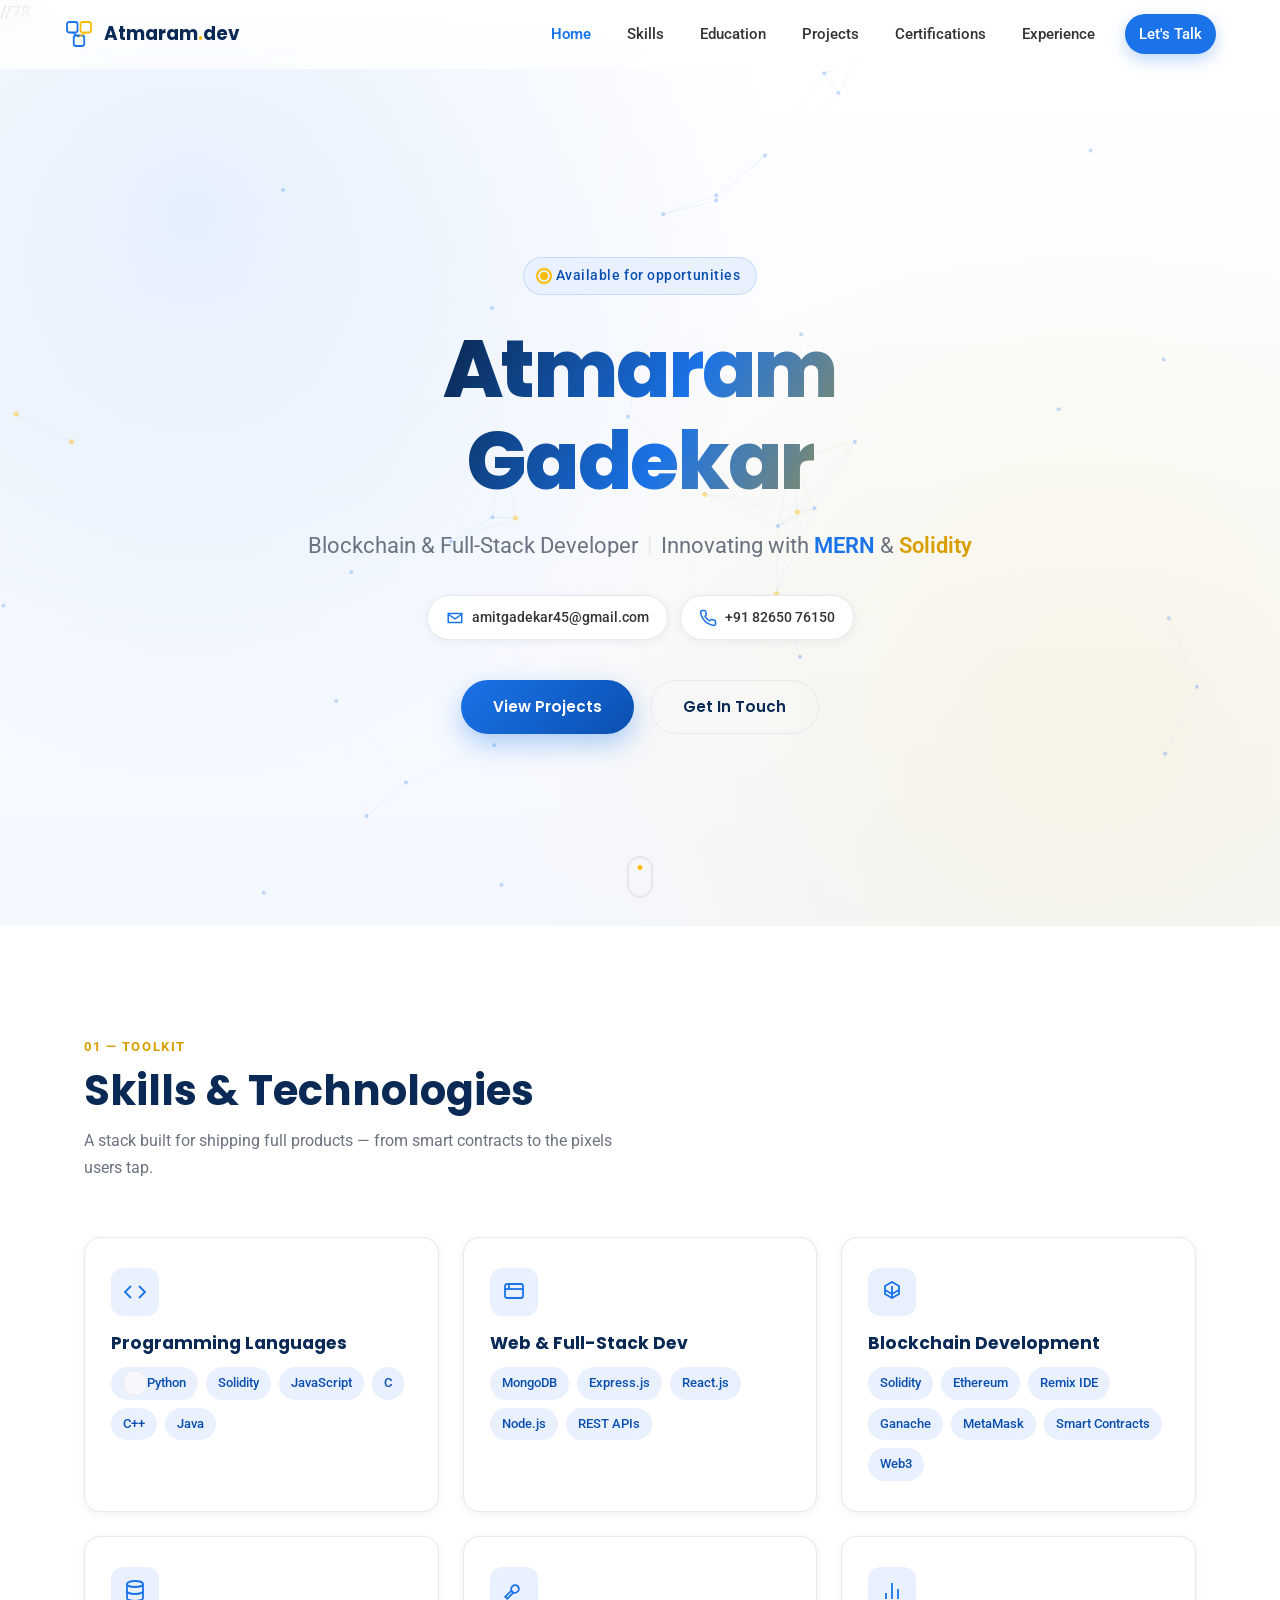
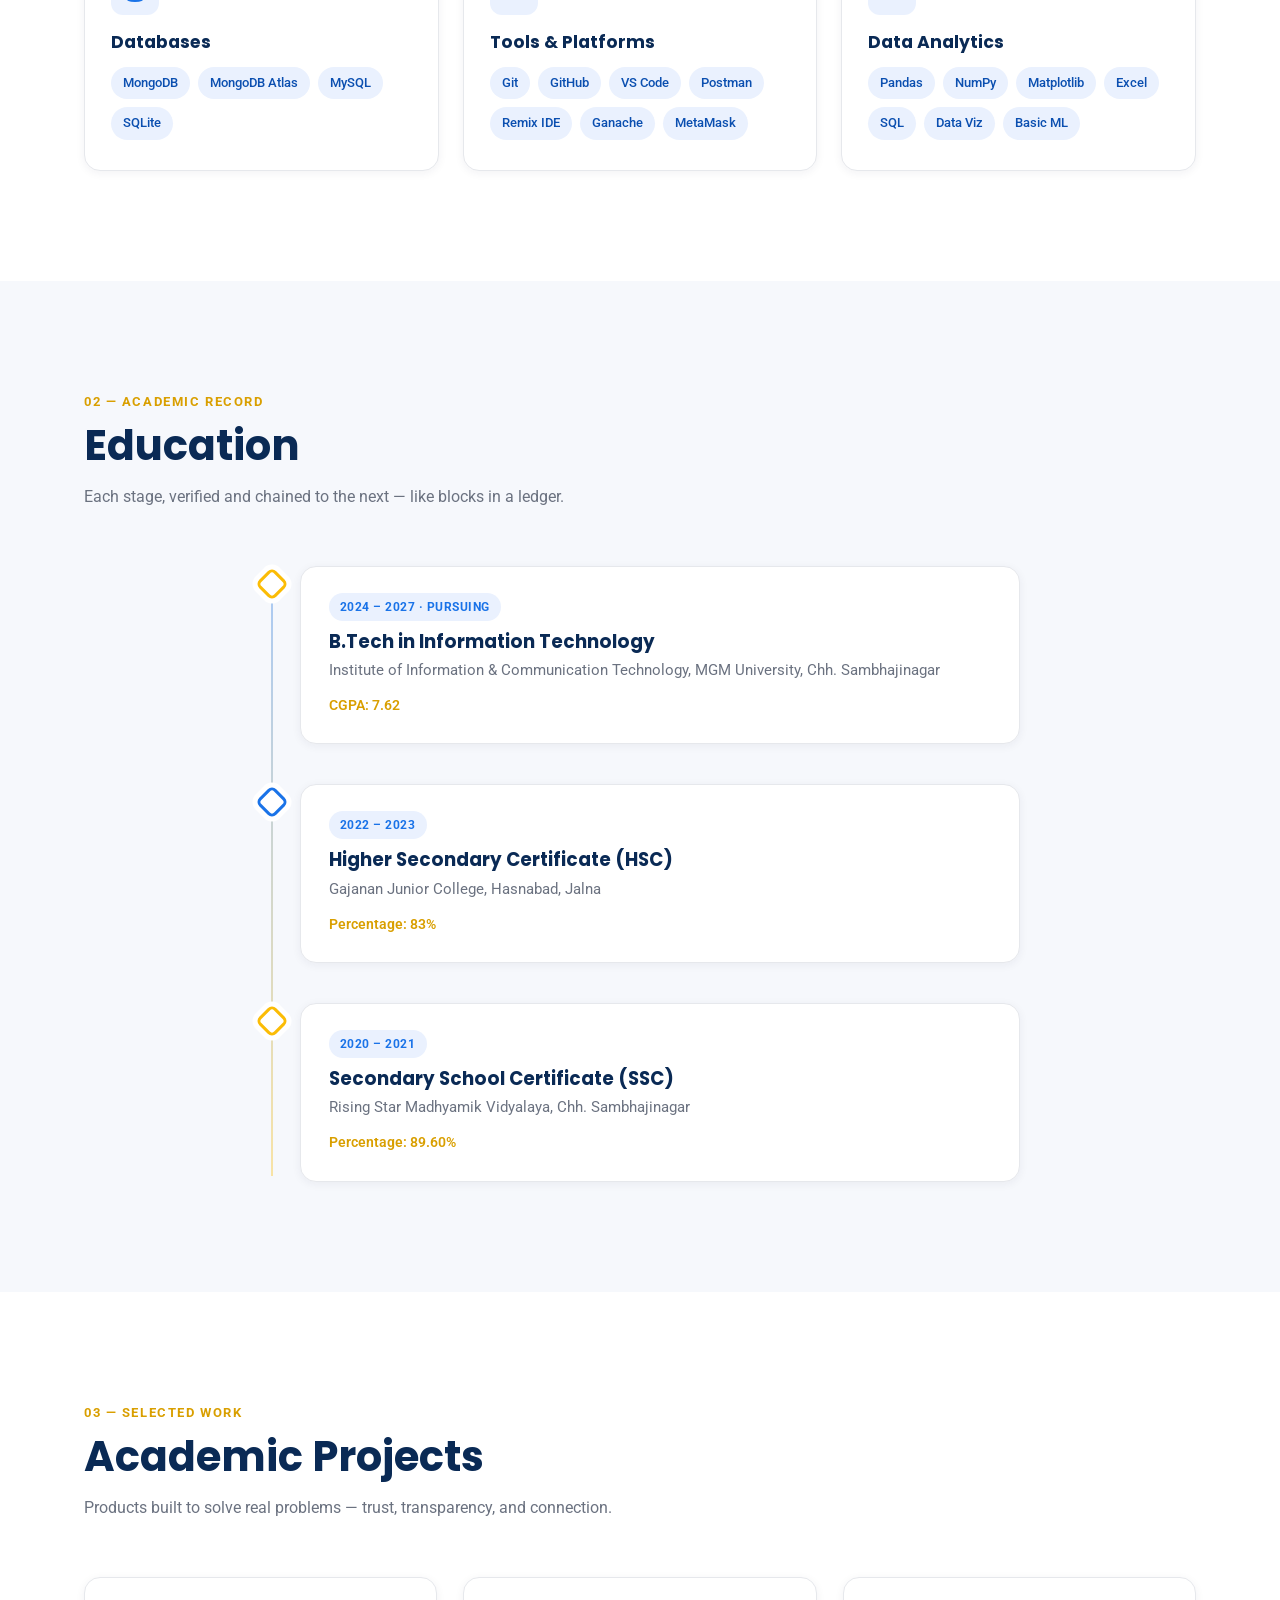
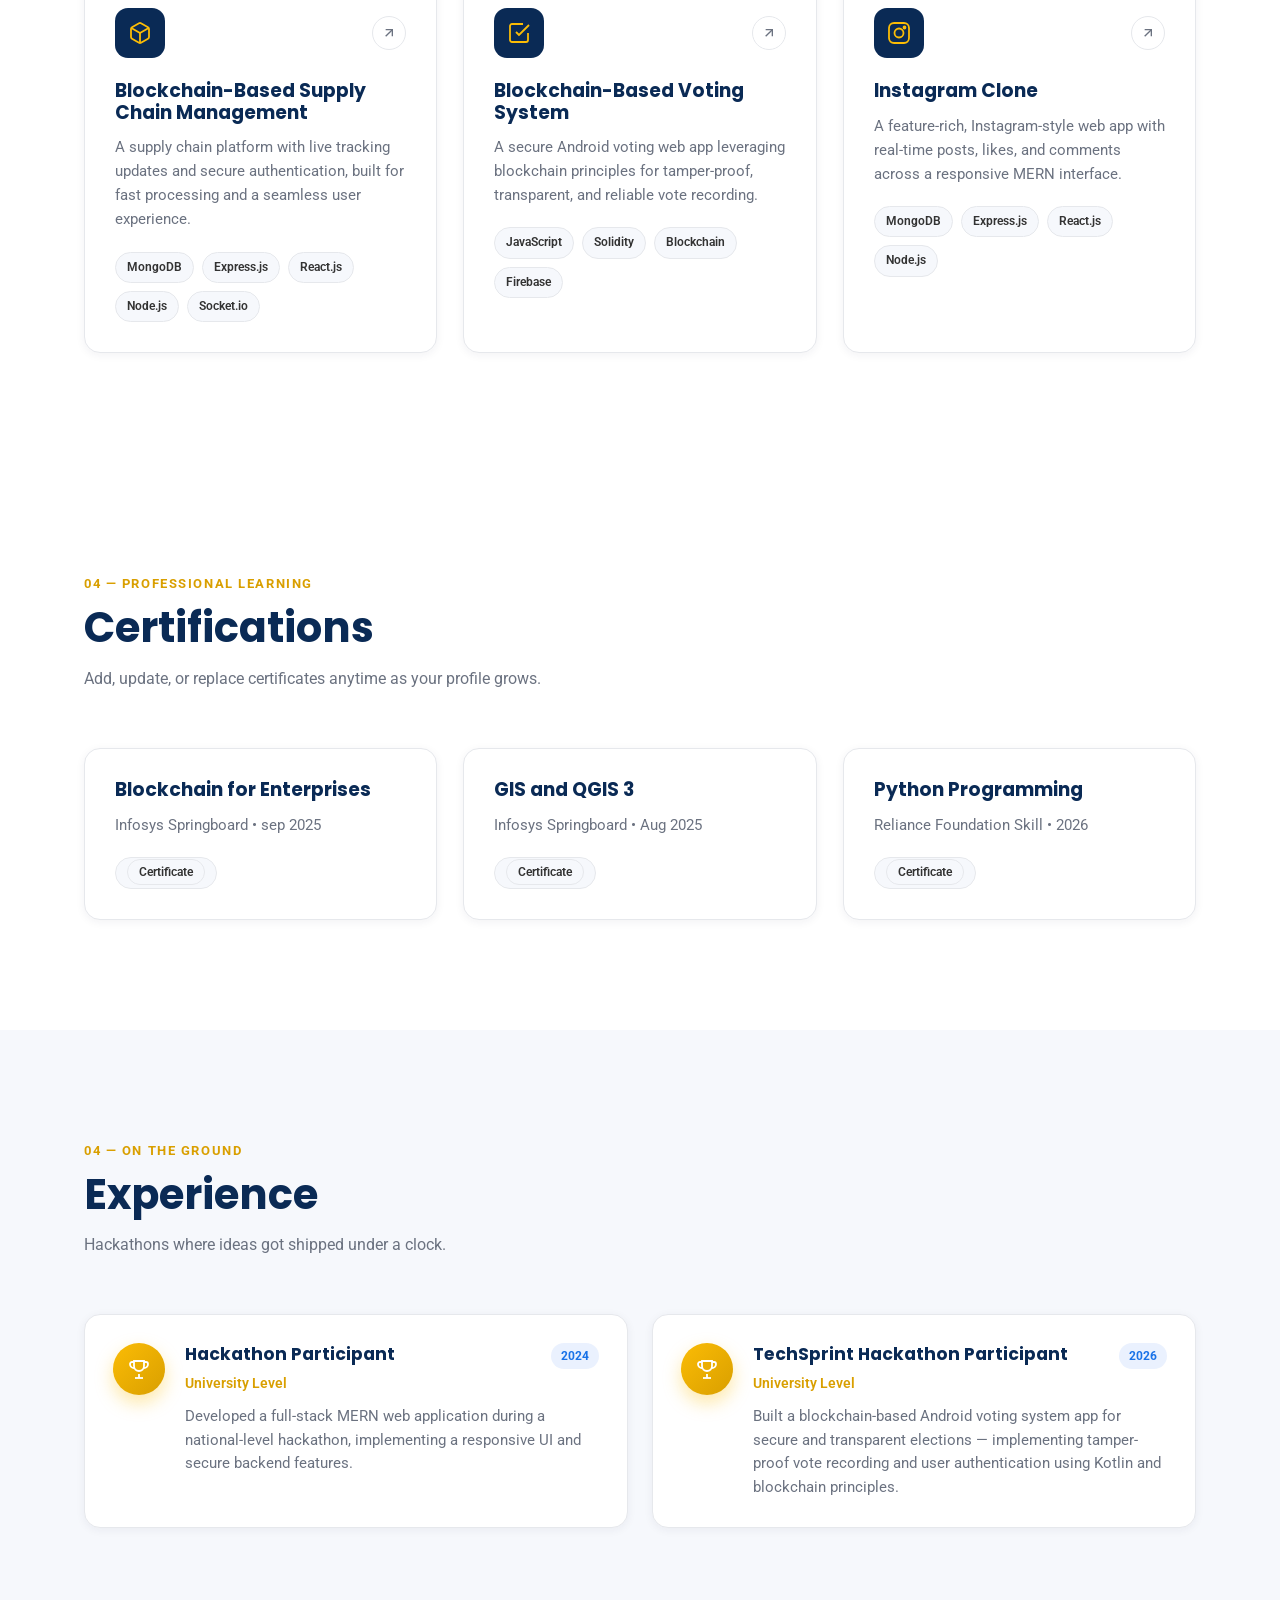
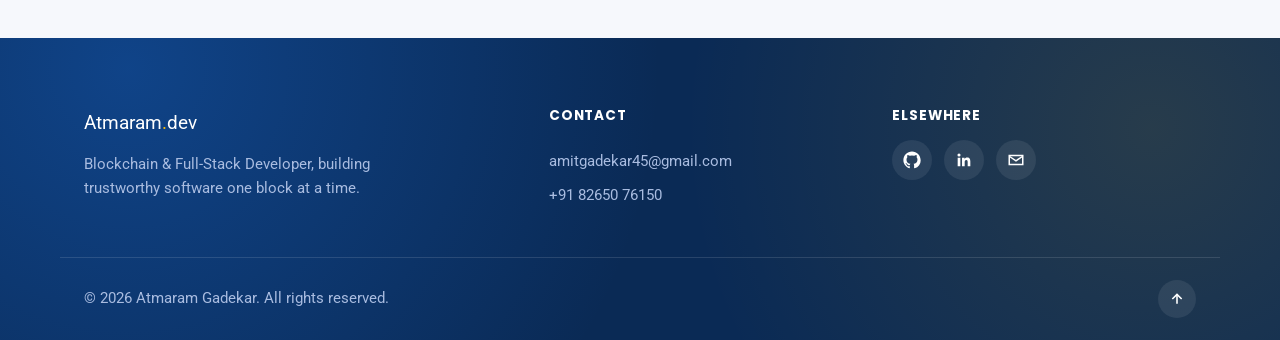
==== index.html @ bb1b8fbf "Add files via upload" ====
<!DOCTYPE html>
<html lang="en">
<head>
<meta charset="UTF-8">
<meta name="viewport" content="width=device-width, initial-scale=1.0">
<title>Atmaram Gadekar | Blockchain & Full-Stack Developer</title>
<meta name="description" content="Portfolio of Atmaram Gadekar — Blockchain & Full-Stack Developer innovating with MERN & Solidity.">
<link rel="preconnect" href="https://fonts.googleapis.com">
<link rel="preconnect" href="https://fonts.gstatic.com" crossorigin>
<link href="https://fonts.googleapis.com/css2?family=Poppins:wght@500;600;700;800&family=Roboto:wght@300;400;500;700&display=swap" rel="stylesheet">
<link rel="stylesheet" href="style.css">
</head>
<body>

<!-- ============ NAVBAR ============ -->
<header class="navbar" id="navbar">
  <div class="nav-inner">
    <a href="#home" class="nav-logo">
      <span class="logo-mark" aria-hidden="true">
        <svg viewBox="0 0 40 40" fill="none" xmlns="http://www.w3.org/2000/svg">
          <rect x="4" y="4" width="14" height="14" rx="3" stroke="currentColor" stroke-width="2.4"/>
          <rect x="22" y="4" width="14" height="14" rx="3" stroke="currentColor" stroke-width="2.4" class="mark-gold"/>
          <rect x="13" y="22" width="14" height="14" rx="3" stroke="currentColor" stroke-width="2.4"/>
          <line x1="11" y1="18" x2="20" y2="24" stroke="currentColor" stroke-width="2"/>
          <line x1="29" y1="18" x2="20" y2="24" stroke="currentColor" stroke-width="2" class="mark-gold"/>
        </svg>
      </span>
      <span class="logo-text">Atmaram<span class="logo-dot">.</span>dev</span>
    </a>

    <nav class="nav-links" id="navLinks">
      <a href="#home" class="nav-link active">Home</a>
      <a href="#skills" class="nav-link">Skills</a>
      <a href="#education" class="nav-link">Education</a>
      <a href="#projects" class="nav-link">Projects</a>
      <a href="#certifications" class="nav-link">Certifications</a>
      <a href="#experience" class="nav-link">Experience</a>
      <a href="#contact" class="nav-link nav-cta">Let's Talk</a>
    </nav>

    <button class="nav-toggle" id="navToggle" aria-label="Toggle navigation menu" aria-expanded="false">
      <span></span><span></span><span></span>
    </button>
  </div>
</header>

<!-- ============ HERO ============ -->//78
<section class="hero" id="home">
  <canvas id="chainCanvas" class="hero-canvas" aria-hidden="true"></canvas>
  <div class="hero-inner">
    <p class="hero-eyebrow"><span class="pulse-dot"></span> Available for opportunities</p>
    <h1 class="hero-name">Atmaram<br>Gadekar</h1>
    <p class="hero-tagline">Blockchain &amp; Full-Stack Developer <span class="tagline-sep">|</span> Innovating with <span class="hl">MERN</span> &amp; <span class="hl hl-gold">Solidity</span></p>

    <div class="hero-contact">
      <a href="mailto:amitgadekar45@gmail.com" class="contact-pill">
        <svg width="18" height="18" viewBox="0 0 24 24" fill="none" stroke="currentColor" stroke-width="2"><path d="M3 6h18v12H3z"/><path d="M3 7l9 6 9-6"/></svg>
        amitgadekar45@gmail.com
      </a>
      <a href="tel:+918265076150" class="contact-pill">
        <svg width="18" height="18" viewBox="0 0 24 24" fill="none" stroke="currentColor" stroke-width="2"><path d="M22 16.9v3a2 2 0 0 1-2.2 2 19.8 19.8 0 0 1-8.6-3.1 19.5 19.5 0 0 1-6-6A19.8 19.8 0 0 1 2.1 4.2 2 2 0 0 1 4.1 2h3a2 2 0 0 1 2 1.7c.1.9.3 1.8.6 2.7a2 2 0 0 1-.5 2.1L8 9.8a16 16 0 0 0 6 6l1.3-1.2a2 2 0 0 1 2.1-.5c.9.3 1.8.5 2.7.6a2 2 0 0 1 1.9 2.2z"/></svg>
        +91 82650 76150
      </a>
    </div>

    <div class="hero-actions">
      <a href="#projects" class="btn btn-primary">View Projects</a>
      <a href="form\index.html" class="btn btn-outline">Get In Touch</a>
    </div>
  </div>
  <a href="#skills" class="scroll-cue" aria-label="Scroll to skills"><span></span></a>
</section>

<!-- ============ SKILLS ============ -->
<section class="section" id="skills">
  <div class="section-inner">
    <p class="section-eyebrow">01 — Toolkit</p>
    <h2 class="section-title">Skills &amp; Technologies</h2>
    <p class="section-sub">A stack built for shipping full products — from smart contracts to the pixels users tap.</p>

    <div class="skills-grid">
      <div class="skill-card">
        <div class="skill-icon">
          <svg viewBox="0 0 24 24" fill="none" stroke="currentColor" stroke-width="1.8"><polyline points="16 18 22 12 16 6"/><polyline points="8 6 2 12 8 18"/></svg>
        </div>
        <h3>Programming Languages</h3>
        <div class="chip-row">
          <span class="chip"><a href="python_certificate.pdf" target="_blank" class="badge badge-primary"></a>Python</span><span class="chip">Solidity</span><span class="chip">JavaScript</span><span class="chip">C</span><span class="chip">C++</span><span class="chip">Java</span>
        </div>
      </div>

      <div class="skill-card">
        <div class="skill-icon">
          <svg viewBox="0 0 24 24" fill="none" stroke="currentColor" stroke-width="1.8"><rect x="3" y="4" width="18" height="14" rx="2"/><line x1="3" y1="9" x2="21" y2="9"/><line x1="7" y1="4" x2="7" y2="9"/></svg>
        </div>
        <h3>Web &amp; Full-Stack Dev</h3>
        <div class="chip-row">
          <span class="chip">MongoDB</span><span class="chip">Express.js</span><span class="chip">React.js</span><span class="chip">Node.js</span><span class="chip">REST APIs</span>
        </div>
      </div>

      <div class="skill-card">
        <div class="skill-icon">
          <svg viewBox="0 0 24 24" fill="none" stroke="currentColor" stroke-width="1.8"><path d="M12 2l7 4v8l-7 4-7-4V6l7-4z"/><path d="M12 6v12"/><path d="M5 10l7 4 7-4"/></svg>
        </div>
        <h3>Blockchain Development</h3>
        <div class="chip-row">
          <span class="chip">Solidity</span><span class="chip">Ethereum</span><span class="chip">Remix IDE</span><span class="chip">Ganache</span><span class="chip">MetaMask</span><span class="chip">Smart Contracts</span><span class="chip">Web3</span>
        </div>
      </div>

      <div class="skill-card">
        <div class="skill-icon">
          <svg viewBox="0 0 24 24" fill="none" stroke="currentColor" stroke-width="1.8"><ellipse cx="12" cy="5" rx="8" ry="3"/><path d="M4 5v14c0 1.7 3.6 3 8 3s8-1.3 8-3V5"/><path d="M4 12c0 1.7 3.6 3 8 3s8-1.3 8-3"/></svg>
        </div>
        <h3>Databases</h3>
        <div class="chip-row">
          <span class="chip">MongoDB</span><span class="chip">MongoDB Atlas</span><span class="chip">MySQL</span><span class="chip">SQLite</span>
        </div>
      </div>

      <div class="skill-card">
        <div class="skill-icon">
          <svg viewBox="0 0 24 24" fill="none" stroke="currentColor" stroke-width="1.8"><path d="M14.7 6.3a4 4 0 1 1-5.4 5.4l-6 6 2 2 6-6a4 4 0 1 1 5.4-5.4z"/></svg>
        </div>
        <h3>Tools &amp; Platforms</h3>
        <div class="chip-row">
          <span class="chip">Git</span><span class="chip">GitHub</span><span class="chip">VS Code</span><span class="chip">Postman</span><span class="chip">Remix IDE</span><span class="chip">Ganache</span><span class="chip">MetaMask</span>
        </div>
      </div>

      <div class="skill-card">
        <div class="skill-icon">
          <svg viewBox="0 0 24 24" fill="none" stroke="currentColor" stroke-width="1.8"><line x1="18" y1="20" x2="18" y2="10"/><line x1="12" y1="20" x2="12" y2="4"/><line x1="6" y1="20" x2="6" y2="14"/></svg>
        </div>
        <h3>Data Analytics</h3>
        <div class="chip-row">
          <span class="chip">Pandas</span><span class="chip">NumPy</span><span class="chip">Matplotlib</span><span class="chip">Excel</span><span class="chip">SQL</span><span class="chip">Data Viz</span><span class="chip">Basic ML</span>
        </div>
      </div>
    </div>
  </div>
</section>

<!-- ============ EDUCATION ============ -->
<section class="section section-alt" id="education">
  <div class="section-inner">
    <p class="section-eyebrow">02 — Academic Record</p>
    <h2 class="section-title">Education</h2>
    <p class="section-sub">Each stage, verified and chained to the next — like blocks in a ledger.</p>

    <div class="timeline">
      <div class="timeline-line" aria-hidden="true"></div>

      <div class="tl-item">
        <div class="tl-node"></div>
        <div class="tl-card">
          <span class="tl-year">2024 – 2027 · Pursuing</span>
          <h3>B.Tech in Information Technology</h3>
          <p class="tl-org">Institute of Information &amp; Communication Technology, MGM University, Chh. Sambhajinagar</p>
          <span class="tl-score">CGPA: 7.62</span>
        </div>
      </div>

      <div class="tl-item">
        <div class="tl-node"></div>
        <div class="tl-card">
          <span class="tl-year">2022 – 2023</span>
          <h3>Higher Secondary Certificate (HSC)</h3>
          <p class="tl-org">Gajanan Junior College, Hasnabad, Jalna</p>
          <span class="tl-score">Percentage: 83%</span>
        </div>
      </div>

      <div class="tl-item">
        <div class="tl-node"></div>
        <div class="tl-card">
          <span class="tl-year">2020 – 2021</span>
          <h3>Secondary School Certificate (SSC)</h3>
          <p class="tl-org">Rising Star Madhyamik Vidyalaya, Chh. Sambhajinagar</p>
          <span class="tl-score">Percentage: 89.60%</span>
        </div>
      </div>
    </div>
  </div>
</section>

<!-- ============ PROJECTS ============ -->
<section class="section" id="projects">
  <div class="section-inner">
    <p class="section-eyebrow">03 — Selected Work</p>
    <h2 class="section-title">Academic Projects</h2>
    <p class="section-sub">Products built to solve real problems — trust, transparency, and connection.</p>

    <div class="projects-grid">

      <article class="project-card">
        <div class="project-top">
          <div class="project-glyph">
            <svg viewBox="0 0 24 24" fill="none" stroke="currentColor" stroke-width="1.8"><path d="M21 16V8a2 2 0 0 0-1-1.7l-7-4a2 2 0 0 0-2 0l-7 4A2 2 0 0 0 3 8v8a2 2 0 0 0 1 1.7l7 4a2 2 0 0 0 2 0l7-4A2 2 0 0 0 21 16z"/><polyline points="3.3 7 12 12 20.7 7"/><line x1="12" y1="22" x2="12" y2="12"/></svg>
          </div>
          <a href="https://squarechain.vercel.app/" class="project-link" aria-label="Open project link">
            <svg width="16" height="16" viewBox="0 0 24 24" fill="none" stroke="currentColor" stroke-width="2"><line x1="7" y1="17" x2="17" y2="7"/><polyline points="7 7 17 7 17 17"/></svg>
          </a>
        </div>
        <h3>Blockchain-Based Supply Chain Management</h3>
        <p>A supply chain platform with live tracking updates and secure authentication, built for fast processing and a seamless user experience.</p>
        <div class="chip-row">
          <span class="badge">MongoDB</span><span class="badge">Express.js</span><span class="badge">React.js</span><span class="badge">Node.js</span><span class="badge">Socket.io</span>
        </div>
      </article>

      <article class="project-card">
        <div class="project-top">
          <div class="project-glyph">
            <svg viewBox="0 0 24 24" fill="none" stroke="currentColor" stroke-width="1.8"><path d="M9 11l3 3L22 4"/><path d="M21 12v7a2 2 0 0 1-2 2H5a2 2 0 0 1-2-2V5a2 2 0 0 1 2-2h11"/></svg>
          </div>
          <a href="#" class="project-link" aria-label="Open hackathon demo video">
            <svg width="16" height="16" viewBox="0 0 24 24" fill="none" stroke="currentColor" stroke-width="2"><line x1="7" y1="17" x2="17" y2="7"/><polyline points="7 7 17 7 17 17"/></svg>
          </a>
        </div>
        <h3>Blockchain-Based Voting System</h3>
        <p>A secure Android voting web app leveraging blockchain principles for tamper-proof, transparent, and reliable vote recording.</p>
        <div class="chip-row">
          <span class="badge">JavaScript</span><span class="badge">Solidity</span><span class="badge">Blockchain</span><span class="badge">Firebase</span>
        </div>
      </article>

      <article class="project-card">
        <div class="project-top">
          <div class="project-glyph">
            <svg viewBox="0 0 24 24" fill="none" stroke="currentColor" stroke-width="1.8"><rect x="2" y="2" width="20" height="20" rx="5"/><circle cx="12" cy="12" r="4.5"/><circle cx="17.5" cy="6.5" r="1"/></svg>
          </div>
          <a href="#" class="project-link" aria-label="Open project link">
            <svg width="16" height="16" viewBox="0 0 24 24" fill="none" stroke="currentColor" stroke-width="2"><line x1="7" y1="17" x2="17" y2="7"/><polyline points="7 7 17 7 17 17"/></svg>
          </a>
        </div>
        <h3>Instagram Clone</h3>
        <p>A feature-rich, Instagram-style web app with real-time posts, likes, and comments across a responsive MERN interface.</p>
        <div class="chip-row">
          <span class="badge">MongoDB</span><span class="badge">Express.js</span><span class="badge">React.js</span><span class="badge">Node.js</span>
        </div>
      </article>

    </div>
  </div>
</section>


<!-- ============ CERTIFICATIONS ============ -->
<section class="section" id="certifications">
  <div class="section-inner">
    <p class="section-eyebrow">04 — Professional Learning</p>
    <h2 class="section-title">Certifications</h2>
    <p class="section-sub">Add, update, or replace certificates anytime as your profile grows.</p>

    <div class="projects-grid">
      <article class="project-card">
        <h3>Blockchain for Enterprises</h3>
        <p>Infosys Springboard • sep 2025</p>
        <div class="chip-row">
          <span class="badge">
  <a href="blockchain.pdf" target="_blank" class="badge badge-primary">
  Certificate
</a>
</span>

        </div>
      </article>

      <article class="project-card">
        <h3>GIS and QGIS 3</h3>
        <p>Infosys Springboard • Aug 2025</p>
        <div class="chip-row">
          <span class="badge"><a href="gis.pdf" target="_blank" class="badge badge-primary">
  Certificate
</a></span>
        </div>
      </article>

      <article class="project-card">
        <h3>Python	Programming</h3>
        <p>Reliance Foundation Skill • 2026</p>
        <div class="chip-row">
          <span class="badge"><a href="python_certificate.pdf" target="_blank" class="badge badge-primary">
  Certificate
</a></span>
        </div>
      </article>
    </div>
  </div>
</section>


<!-- ============ EXPERIENCE ============ -->
<section class="section section-alt" id="experience">
  <div class="section-inner">
    <p class="section-eyebrow">04 — On the Ground</p>
    <h2 class="section-title">Experience</h2>
    <p class="section-sub">Hackathons where ideas got shipped under a clock.</p>

    <div class="exp-grid">
      <div class="exp-card">
        <div class="exp-icon">
          <svg viewBox="0 0 24 24" fill="none" stroke="currentColor" stroke-width="1.8"><path d="M8 21h8"/><path d="M12 17v4"/><path d="M7 4h10v5a5 5 0 0 1-10 0V4z"/><path d="M17 5h2a2 2 0 0 1 2 2 4 4 0 0 1-4 4"/><path d="M7 5H5a2 2 0 0 0-2 2 4 4 0 0 0 4 4"/></svg>
        </div>
        <div class="exp-body">
          <div class="exp-head">
            <h3>Hackathon Participant</h3>
            <span class="exp-year">2024</span>
          </div>
          <p class="exp-org">University Level</p>
          <p>Developed a full-stack MERN web application during a national-level hackathon, implementing a responsive UI and secure backend features.</p>
        </div>
      </div>

      <div class="exp-card">
        <div class="exp-icon">
          <svg viewBox="0 0 24 24" fill="none" stroke="currentColor" stroke-width="1.8"><path d="M8 21h8"/><path d="M12 17v4"/><path d="M7 4h10v5a5 5 0 0 1-10 0V4z"/><path d="M17 5h2a2 2 0 0 1 2 2 4 4 0 0 1-4 4"/><path d="M7 5H5a2 2 0 0 0-2 2 4 4 0 0 0 4 4"/></svg>
        </div>
        <div class="exp-body">
          <div class="exp-head">
            <h3>TechSprint Hackathon Participant</h3>
            <span class="exp-year">2026</span>
          </div>
          <p class="exp-org">University Level</p>
          <p>Built a blockchain-based Android voting system app for secure and transparent elections — implementing tamper-proof vote recording and user authentication using Kotlin and blockchain principles.</p>
        </div>
      </div>
    </div>
  </div>
</section>

<!-- ============ FOOTER / CONTACT ============ -->
<footer class="footer" id="contact">
  <div class="footer-inner">
    <div class="footer-brand">
      <span class="logo-text footer-logo">Atmaram<span class="logo-dot">.</span>dev</span>
      <p>Blockchain &amp; Full-Stack Developer, building trustworthy software one block at a time.</p>
    </div>

    <div class="footer-contact">
      <h4>Contact</h4>
      <a href="mailto:amitgadekar45@gmail.com">amitgadekar45@gmail.com</a>
      <a href="tel:+918265076150">+91 82650 76150</a>
    </div>

    <div class="footer-social">
      <h4>Elsewhere</h4>
      <div class="social-row">
        <a href="https://github.com/AtmaramGadekar" aria-label="GitHub" class="social-btn">
          <svg width="18" height="18" viewBox="0 0 24 24" fill="currentColor"><path d="M12 .5C5.65.5.5 5.65.5 12c0 5.09 3.29 9.4 7.86 10.93.58.1.79-.25.79-.56 0-.27-.01-1.17-.02-2.13-3.2.7-3.88-1.35-3.88-1.35-.52-1.34-1.28-1.7-1.28-1.7-1.05-.72.08-.7.08-.7 1.16.08 1.77 1.19 1.77 1.19 1.03 1.77 2.7 1.26 3.36.96.1-.75.4-1.26.73-1.55-2.55-.29-5.24-1.28-5.24-5.68 0-1.25.45-2.28 1.18-3.08-.12-.29-.51-1.46.11-3.05 0 0 .96-.31 3.15 1.18a10.9 10.9 0 0 1 5.74 0c2.19-1.49 3.15-1.18 3.15-1.18.62 1.59.23 2.76.11 3.05.74.8 1.18 1.83 1.18 3.08 0 4.41-2.7 5.38-5.27 5.67.42.36.78 1.07.78 2.15 0 1.55-.02 2.8-.02 3.18 0 .31.21.67.8.56A10.51 10.51 0 0 0 23.5 12c0-6.35-5.15-11.5-11.5-11.5z"/></svg>
        </a>
        <a href="https://www.linkedin.com/in/atmaram-gadekar-6a9278387/" aria-label="LinkedIn" class="social-btn">
          <svg width="18" height="18" viewBox="0 0 24 24" fill="currentColor"><path d="M20.45 20.45h-3.55v-5.57c0-1.33-.02-3.04-1.85-3.04-1.86 0-2.14 1.45-2.14 2.94v5.67H9.36V9h3.41v1.56h.05c.47-.9 1.63-1.85 3.36-1.85 3.6 0 4.27 2.37 4.27 5.45v6.29zM5.34 7.43a2.06 2.06 0 1 1 0-4.12 2.06 2.06 0 0 1 0 4.12zM7.12 20.45H3.56V9h3.56v11.45z"/></svg>
        </a>
        <a href="mailto:name@domain.com" aria-label="Email" class="social-btn">
          <svg width="18" height="18" viewBox="0 0 24 24" fill="none" stroke="currentColor" stroke-width="2"><path d="M3 6h18v12H3z"/><path d="M3 7l9 6 9-6"/></svg>
        </a>
      </div>
    </div>
  </div>

  <div class="footer-bottom">
    <p>&copy; <span id="year"></span> Atmaram Gadekar. All rights reserved.</p>
    <button class="to-top" id="toTop" aria-label="Back to top">
      <svg width="16" height="16" viewBox="0 0 24 24" fill="none" stroke="currentColor" stroke-width="2.4"><line x1="12" y1="19" x2="12" y2="5"/><polyline points="5 12 12 5 19 12"/></svg>
    </button>
  </div>
</footer>

<script src="script.js"></script>
</body>
</html>
---- style.css ----
/* ==========================================================================
   Atmaram Gadekar — Portfolio Stylesheet
   Palette: Royal Blue #1a73e8 · White #ffffff · Dark Gray #333333 · Gold #fbbc05
   ========================================================================== */

:root {
  --blue: #1a73e8;
  --blue-dark: #0b4fb0;
  --blue-deep: #0a2a55;
  --blue-tint: #eaf1fe;
  --white: #ffffff;
  --gray: #333333;
  --gray-soft: #6b7280;
  --gray-line: #e6e8ec;
  --bg-alt: #f6f8fc;
  --gold: #fbbc05;
  --gold-dark: #d99f00;

  --font-display: 'Poppins', sans-serif;
  --font-body: 'Roboto', sans-serif;

  --radius: 16px;
  --radius-sm: 10px;
  --shadow-sm: 0 2px 10px rgba(26, 41, 66, 0.06);
  --shadow-md: 0 12px 30px rgba(20, 40, 80, 0.10);
  --shadow-lg: 0 24px 60px rgba(10, 42, 85, 0.16);
  --ease: cubic-bezier(.4, 0, .2, 1);
}

* { box-sizing: border-box; margin: 0; padding: 0; }

html {
  scroll-behavior: smooth;
}

@media (prefers-reduced-motion: reduce) {
  html { scroll-behavior: auto; }
  * { animation-duration: 0.001ms !important; animation-iteration-count: 1 !important; transition-duration: 0.001ms !important; }
}

body {
  font-family: var(--font-body);
  color: var(--gray);
  background: var(--white);
  line-height: 1.6;
  -webkit-font-smoothing: antialiased;
  overflow-x: hidden;
}

h1, h2, h3, h4 {
  font-family: var(--font-display);
  color: var(--blue-deep);
  line-height: 1.15;
}

a { text-decoration: none; color: inherit; }
ul { list-style: none; }
img { max-width: 100%; display: block; }
button { font-family: inherit; cursor: pointer; border: none; background: none; }

:focus-visible {
  outline: 3px solid var(--gold);
  outline-offset: 3px;
}

.section-inner {
  max-width: 1160px;
  margin: 0 auto;
  padding: 0 24px;
}

/* ==================== NAVBAR ==================== */
.navbar {
  position: fixed;
  top: 0; left: 0; right: 0;
  z-index: 1000;
  background: rgba(255, 255, 255, 0.75);
  backdrop-filter: blur(14px) saturate(160%);
  -webkit-backdrop-filter: blur(14px) saturate(160%);
  border-bottom: 1px solid transparent;
  transition: border-color .3s var(--ease), box-shadow .3s var(--ease), background .3s var(--ease);
}

.navbar.scrolled {
  border-bottom-color: var(--gray-line);
  box-shadow: 0 4px 20px rgba(10, 42, 85, 0.06);
}

.nav-inner {
  max-width: 1200px;
  margin: 0 auto;
  padding: 14px 24px;
  display: flex;
  align-items: center;
  justify-content: space-between;
  gap: 24px;
}

.nav-logo {
  display: flex;
  align-items: center;
  gap: 10px;
  font-family: var(--font-display);
  font-weight: 700;
  font-size: 1.15rem;
  color: var(--blue-deep);
}

.logo-mark { color: var(--blue); width: 30px; height: 30px; display: inline-flex; }
.logo-mark .mark-gold { color: var(--gold); }
.logo-dot { color: var(--gold); }

.nav-links {
  display: flex;
  align-items: center;
  gap: 8px;
}

.nav-link {
  position: relative;
  font-size: 0.95rem;
  font-weight: 500;
  color: var(--gray);
  padding: 8px 14px;
  border-radius: 999px;
  transition: color .2s var(--ease), background .2s var(--ease);
}

.nav-link:hover { color: var(--blue); background: var(--blue-tint); }

.nav-link.active { color: var(--blue); font-weight: 600; }

.nav-cta {
  background: var(--blue);
  color: var(--white) !important;
  margin-left: 8px;
  box-shadow: 0 6px 16px rgba(26, 115, 232, .28);
}
.nav-cta:hover { background: var(--blue-dark); color: var(--white) !important; }

.nav-toggle {
  display: none;
  flex-direction: column;
  justify-content: center;
  gap: 5px;
  width: 38px;
  height: 38px;
}
.nav-toggle span {
  display: block;
  height: 2px;
  width: 22px;
  margin: 0 auto;
  background: var(--blue-deep);
  border-radius: 2px;
  transition: transform .3s var(--ease), opacity .3s var(--ease);
}
.nav-toggle.open span:nth-child(1) { transform: translateY(7px) rotate(45deg); }
.nav-toggle.open span:nth-child(2) { opacity: 0; }
.nav-toggle.open span:nth-child(3) { transform: translateY(-7px) rotate(-45deg); }

/* ==================== HERO ==================== */
.hero {
  position: relative;
  min-height: 100svh;
  display: flex;
  align-items: center;
  justify-content: center;
  overflow: hidden;
  background:
    radial-gradient(circle at 15% 20%, rgba(26, 115, 232, 0.10), transparent 45%),
    radial-gradient(circle at 85% 80%, rgba(251, 188, 5, 0.10), transparent 45%),
    linear-gradient(180deg, #ffffff 0%, #f4f8ff 100%);
  padding: 120px 24px 80px;
}

.hero-canvas {
  position: absolute;
  inset: 0;
  width: 100%;
  height: 100%;
  z-index: 0;
  opacity: 0.55;
}

.hero-inner {
  position: relative;
  z-index: 1;
  max-width: 780px;
  text-align: center;
  margin: 0 auto;
}

.hero-eyebrow {
  display: inline-flex;
  align-items: center;
  gap: 8px;
  font-size: 0.85rem;
  font-weight: 500;
  letter-spacing: .04em;
  color: var(--blue-dark);
  background: var(--blue-tint);
  border: 1px solid rgba(26, 115, 232, 0.18);
  padding: 7px 16px;
  border-radius: 999px;
  margin-bottom: 28px;
  animation: fadeUp .7s var(--ease) both;
}

.pulse-dot {
  width: 8px; height: 8px;
  background: var(--gold);
  border-radius: 50%;
  position: relative;
}
.pulse-dot::after {
  content: '';
  position: absolute;
  inset: -4px;
  border-radius: 50%;
  border: 2px solid var(--gold);
  animation: pulse 2s ease-out infinite;
}

@keyframes pulse {
  0% { transform: scale(0.6); opacity: 1; }
  100% { transform: scale(1.9); opacity: 0; }
}

.hero-name {
  font-size: clamp(2.6rem, 7vw, 5rem);
  font-weight: 800;
  letter-spacing: -0.02em;
  background: linear-gradient(115deg, var(--blue-deep) 20%, var(--blue) 55%, var(--gold-dark) 100%);
  -webkit-background-clip: text;
  background-clip: text;
  color: transparent;
  animation: fadeUp .7s .05s var(--ease) both;
}

.hero-tagline {
  margin-top: 22px;
  font-size: clamp(1.05rem, 2.2vw, 1.35rem);
  color: var(--gray-soft);
  font-weight: 400;
  animation: fadeUp .7s .15s var(--ease) both;
}

.hero-tagline .hl { color: var(--blue); font-weight: 600; }
.hero-tagline .hl-gold { color: var(--gold-dark); }
.tagline-sep { color: var(--gray-line); margin: 0 4px; }

.hero-contact {
  display: flex;
  flex-wrap: wrap;
  justify-content: center;
  gap: 12px;
  margin-top: 32px;
  animation: fadeUp .7s .25s var(--ease) both;
}

.contact-pill {
  display: inline-flex;
  align-items: center;
  gap: 8px;
  font-size: 0.9rem;
  font-weight: 500;
  color: var(--gray);
  background: var(--white);
  border: 1px solid var(--gray-line);
  padding: 10px 18px;
  border-radius: 999px;
  box-shadow: var(--shadow-sm);
  transition: transform .25s var(--ease), box-shadow .25s var(--ease), color .25s var(--ease), border-color .25s var(--ease);
}
.contact-pill svg { color: var(--blue); flex-shrink: 0; }
.contact-pill:hover {
  transform: translateY(-3px);
  box-shadow: var(--shadow-md);
  border-color: var(--blue);
  color: var(--blue-dark);
}

.hero-actions {
  display: flex;
  flex-wrap: wrap;
  justify-content: center;
  gap: 16px;
  margin-top: 40px;
  animation: fadeUp .7s .35s var(--ease) both;
}

.btn {
  position: relative;
  display: inline-flex;
  align-items: center;
  justify-content: center;
  font-family: var(--font-display);
  font-weight: 600;
  font-size: 0.95rem;
  padding: 14px 32px;
  border-radius: 999px;
  transition: transform .25s var(--ease), box-shadow .25s var(--ease), background .25s var(--ease), color .25s var(--ease);
  overflow: hidden;
}

.btn-primary {
  background: linear-gradient(135deg, var(--blue) 0%, var(--blue-dark) 100%);
  color: var(--white);
  box-shadow: 0 10px 26px rgba(26, 115, 232, 0.34);
}
.btn-primary::after {
  content: '';
  position: absolute;
  inset: 0;
  background: linear-gradient(120deg, transparent, rgba(255,255,255,.35), transparent);
  transform: translateX(-120%);
}
.btn-primary:hover { transform: translateY(-3px); box-shadow: 0 16px 34px rgba(26, 115, 232, 0.42); }
.btn-primary:hover::after { transform: translateX(120%); transition: transform .7s var(--ease); }

.btn-outline {
  background: transparent;
  color: var(--blue-deep);
  border: 1.6px solid var(--gray-line);
}
.btn-outline:hover {
  border-color: var(--gold);
  color: var(--gold-dark);
  transform: translateY(-3px);
  background: #fffbea;
}

@keyframes fadeUp {
  from { opacity: 0; transform: translateY(18px); }
  to { opacity: 1; transform: translateY(0); }
}

.scroll-cue {
  position: absolute;
  bottom: 28px;
  left: 50%;
  transform: translateX(-50%);
  width: 26px; height: 42px;
  border: 2px solid var(--gray-line);
  border-radius: 20px;
  z-index: 1;
}
.scroll-cue span {
  position: absolute;
  top: 7px; left: 50%;
  width: 5px; height: 5px;
  background: var(--gold);
  border-radius: 50%;
  transform: translateX(-50%);
  animation: scrollDown 1.6s ease-in-out infinite;
}
@keyframes scrollDown {
  0% { top: 7px; opacity: 1; }
  70% { opacity: 1; }
  100% { top: 24px; opacity: 0; }
}

/* ==================== SECTION SHARED ==================== */
.section {
  padding: 110px 0;
  position: relative;
}
.section-alt { background: var(--bg-alt); }

.section-eyebrow {
  font-size: 0.82rem;
  font-weight: 700;
  letter-spacing: .12em;
  text-transform: uppercase;
  color: var(--gold-dark);
  margin-bottom: 10px;
}

.section-title {
  font-size: clamp(1.8rem, 3.6vw, 2.6rem);
  font-weight: 700;
  margin-bottom: 14px;
}

.section-sub {
  color: var(--gray-soft);
  max-width: 560px;
  font-size: 1.02rem;
  margin-bottom: 56px;
}

/* Reveal-on-scroll */
.reveal {
  opacity: 0;
  transform: translateY(28px);
  transition: opacity .7s var(--ease), transform .7s var(--ease);
}
.reveal.in-view {
  opacity: 1;
  transform: translateY(0);
}

/* ==================== SKILLS ==================== */
.skills-grid {
  display: grid;
  grid-template-columns: repeat(3, 1fr);
  gap: 24px;
}

.skill-card {
  background: var(--white);
  border: 1px solid var(--gray-line);
  border-radius: var(--radius);
  padding: 30px 26px;
  box-shadow: var(--shadow-sm);
  transition: transform .3s var(--ease), box-shadow .3s var(--ease), border-color .3s var(--ease);
  position: relative;
}

.skill-card:hover {
  transform: translateY(-6px);
  box-shadow: var(--shadow-lg);
  border-color: rgba(26, 115, 232, 0.25);
}

.skill-icon {
  width: 48px; height: 48px;
  display: flex; align-items: center; justify-content: center;
  border-radius: 12px;
  background: var(--blue-tint);
  color: var(--blue);
  margin-bottom: 18px;
  transition: background .3s var(--ease), color .3s var(--ease);
}
.skill-icon svg { width: 24px; height: 24px; }
.skill-card:hover .skill-icon { background: var(--gold); color: var(--white); }

.skill-card h3 {
  font-size: 1.08rem;
  margin-bottom: 14px;
}

.chip-row {
  display: flex;
  flex-wrap: wrap;
  gap: 8px;
}

.chip {
  font-size: 0.8rem;
  font-weight: 500;
  color: var(--blue-dark);
  background: var(--blue-tint);
  padding: 6px 12px;
  border-radius: 999px;
  transition: background .25s var(--ease), color .25s var(--ease), transform .2s var(--ease);
}
.chip:hover { background: var(--blue); color: var(--white); transform: translateY(-2px); }

/* ==================== EDUCATION TIMELINE ==================== */
.timeline {
  position: relative;
  max-width: 760px;
  margin: 0 auto;
  padding-left: 40px;
}

.timeline-line {
  position: absolute;
  left: 11px;
  top: 6px;
  bottom: 6px;
  width: 2px;
  background: linear-gradient(180deg, var(--blue) 0%, var(--gold) 100%);
  opacity: 0.35;
}

.tl-item {
  position: relative;
  margin-bottom: 40px;
}
.tl-item:last-child { margin-bottom: 0; }

.tl-node {
  position: absolute;
  left: -40px;
  top: 6px;
  width: 24px; height: 24px;
  background: var(--white);
  border: 3px solid var(--blue);
  border-radius: 6px;
  transform: rotate(45deg);
  box-shadow: 0 0 0 5px var(--white);
}
.tl-item:nth-child(2n) .tl-node { border-color: var(--gold); }

.tl-card {
  background: var(--white);
  border: 1px solid var(--gray-line);
  border-radius: var(--radius);
  padding: 26px 28px;
  box-shadow: var(--shadow-sm);
  transition: transform .3s var(--ease), box-shadow .3s var(--ease);
}
.tl-card:hover { transform: translateX(6px); box-shadow: var(--shadow-md); }

.tl-year {
  display: inline-block;
  font-size: 0.78rem;
  font-weight: 700;
  letter-spacing: .04em;
  text-transform: uppercase;
  color: var(--blue);
  background: var(--blue-tint);
  padding: 4px 11px;
  border-radius: 999px;
  margin-bottom: 10px;
}

.tl-card h3 { font-size: 1.15rem; margin-bottom: 6px; }
.tl-org { color: var(--gray-soft); font-size: 0.94rem; margin-bottom: 10px; }

.tl-score {
  display: inline-block;
  font-size: 0.85rem;
  font-weight: 600;
  color: var(--gold-dark);
}

/* ==================== PROJECTS ==================== */
.projects-grid {
  display: grid;
  grid-template-columns: repeat(3, 1fr);
  gap: 26px;
}

.project-card {
  background: var(--white);
  border: 1px solid var(--gray-line);
  border-radius: var(--radius);
  padding: 30px;
  box-shadow: var(--shadow-sm);
  transition: transform .35s var(--ease), box-shadow .35s var(--ease), border-color .35s var(--ease);
  position: relative;
  overflow: hidden;
}

.project-card::before {
  content: '';
  position: absolute;
  top: 0; left: 0; right: 0;
  height: 4px;
  background: linear-gradient(90deg, var(--blue), var(--gold));
  transform: scaleX(0);
  transform-origin: left;
  transition: transform .4s var(--ease);
}

.project-card:hover {
  transform: translateY(-8px);
  box-shadow: var(--shadow-lg);
  border-color: transparent;
}
.project-card:hover::before { transform: scaleX(1); }

.project-top {
  display: flex;
  align-items: center;
  justify-content: space-between;
  margin-bottom: 22px;
}

.project-glyph {
  width: 50px; height: 50px;
  border-radius: 13px;
  background: var(--blue-deep);
  color: var(--gold);
  display: flex; align-items: center; justify-content: center;
  transition: transform .3s var(--ease);
}
.project-glyph svg { width: 24px; height: 24px; }
.project-card:hover .project-glyph { transform: rotate(-8deg) scale(1.05); }

.project-link {
  width: 34px; height: 34px;
  border-radius: 50%;
  border: 1px solid var(--gray-line);
  display: flex; align-items: center; justify-content: center;
  color: var(--gray-soft);
  transition: background .25s var(--ease), color .25s var(--ease), transform .25s var(--ease);
}
.project-card:hover .project-link { color: var(--blue); }
.project-link:hover { background: var(--blue); color: var(--white) !important; transform: rotate(45deg); }

.project-card h3 {
  font-size: 1.18rem;
  margin-bottom: 12px;
}

.project-card p {
  color: var(--gray-soft);
  font-size: 0.94rem;
  margin-bottom: 20px;
}

.badge {
  font-size: 0.76rem;
  font-weight: 600;
  color: var(--gray);
  background: var(--bg-alt);
  border: 1px solid var(--gray-line);
  padding: 5px 11px;
  border-radius: 999px;
}

/* ==================== EXPERIENCE ==================== */
.exp-grid {
  display: grid;
  grid-template-columns: repeat(2, 1fr);
  gap: 24px;
}

.exp-card {
  display: flex;
  gap: 20px;
  background: var(--white);
  border: 1px solid var(--gray-line);
  border-radius: var(--radius);
  padding: 28px;
  box-shadow: var(--shadow-sm);
  transition: transform .3s var(--ease), box-shadow .3s var(--ease);
}
.exp-card:hover { transform: translateY(-6px); box-shadow: var(--shadow-lg); }

.exp-icon {
  flex-shrink: 0;
  width: 52px; height: 52px;
  border-radius: 50%;
  background: linear-gradient(135deg, var(--gold) 0%, var(--gold-dark) 100%);
  color: var(--white);
  display: flex; align-items: center; justify-content: center;
  box-shadow: 0 8px 18px rgba(251, 188, 5, 0.35);
}
.exp-icon svg { width: 24px; height: 24px; }

.exp-head {
  display: flex;
  align-items: baseline;
  justify-content: space-between;
  gap: 10px;
  flex-wrap: wrap;
}

.exp-body h3 { font-size: 1.08rem; }

.exp-year {
  font-size: 0.78rem;
  font-weight: 700;
  color: var(--blue);
  background: var(--blue-tint);
  padding: 3px 10px;
  border-radius: 999px;
  white-space: nowrap;
}

.exp-org {
  color: var(--gold-dark);
  font-size: 0.85rem;
  font-weight: 600;
  margin: 4px 0 10px;
}

.exp-body p:last-child {
  color: var(--gray-soft);
  font-size: 0.92rem;
}

/* ==================== FOOTER ==================== */
.footer {
  background: var(--blue-deep);
  color: #d7e3fb;
  padding-top: 70px;
  background-image:
    radial-gradient(circle at 10% 10%, rgba(26, 115, 232, 0.35), transparent 45%),
    radial-gradient(circle at 90% 30%, rgba(251, 188, 5, 0.12), transparent 40%);
}

.footer-inner {
  max-width: 1160px;
  margin: 0 auto;
  padding: 0 24px 50px;
  display: grid;
  grid-template-columns: 1.4fr 1fr 1fr;
  gap: 40px;
}

.footer-logo { color: var(--white); font-size: 1.2rem; }
.footer-brand p { margin-top: 14px; color: #a9bce0; font-size: 0.92rem; max-width: 320px; }

.footer h4 {
  color: var(--white);
  font-size: 0.85rem;
  letter-spacing: .06em;
  text-transform: uppercase;
  margin-bottom: 16px;
}

.footer-contact { display: flex; flex-direction: column; gap: 10px; }
.footer-contact a, .footer-bottom p { color: #a9bce0; font-size: 0.92rem; }
.footer-contact a:hover { color: var(--gold); }

.social-row { display: flex; gap: 12px; }
.social-btn {
  width: 40px; height: 40px;
  border-radius: 50%;
  background: rgba(255,255,255,0.08);
  color: var(--white);
  display: flex; align-items: center; justify-content: center;
  transition: background .25s var(--ease), transform .25s var(--ease), color .25s var(--ease);
}
.social-btn:hover { background: var(--gold); color: var(--blue-deep); transform: translateY(-3px); }

.footer-bottom {
  border-top: 1px solid rgba(255,255,255,0.12);
  padding: 22px 24px;
  max-width: 1160px;
  margin: 0 auto;
  display: flex;
  align-items: center;
  justify-content: space-between;
}

.to-top {
  width: 38px; height: 38px;
  border-radius: 50%;
  background: rgba(255,255,255,0.08);
  color: var(--white);
  display: flex; align-items: center; justify-content: center;
  transition: background .25s var(--ease), transform .25s var(--ease);
}
.to-top:hover { background: var(--gold); color: var(--blue-deep); transform: translateY(-3px); }

/* ==================== RESPONSIVE ==================== */
@media (max-width: 980px) {
  .skills-grid { grid-template-columns: repeat(2, 1fr); }
  .projects-grid { grid-template-columns: repeat(2, 1fr); }
  .exp-grid { grid-template-columns: 1fr; }
  .footer-inner { grid-template-columns: 1fr 1fr; }
  .footer-brand { grid-column: 1 / -1; }
}

@media (max-width: 760px) {
  .nav-links {
    position: absolute;
    top: 100%; left: 0; right: 0;
    background: var(--white);
    flex-direction: column;
    align-items: stretch;
    padding: 12px 20px 24px;
    gap: 4px;
    box-shadow: var(--shadow-md);
    border-bottom: 1px solid var(--gray-line);
    transform: translateY(-8px);
    opacity: 0;
    pointer-events: none;
    transition: opacity .25s var(--ease), transform .25s var(--ease);
  }
  .nav-links.open {
    transform: translateY(0);
    opacity: 1;
    pointer-events: auto;
  }
  .nav-link { text-align: center; padding: 12px; }
  .nav-cta { margin-left: 0; margin-top: 6px; }
  .nav-toggle { display: flex; }

  .skills-grid { grid-template-columns: 1fr; }
  .projects-grid { grid-template-columns: 1fr; }
  .footer-inner { grid-template-columns: 1fr; }
  .footer-bottom { flex-direction: column; gap: 12px; text-align: center; }
}

@media (max-width: 480px) {
  .hero { padding-top: 100px; }
  .hero-contact { flex-direction: column; align-items: stretch; }
  .contact-pill { justify-content: center; }
  .timeline { padding-left: 32px; }
  .tl-node { left: -32px; width: 20px; height: 20px; }
}
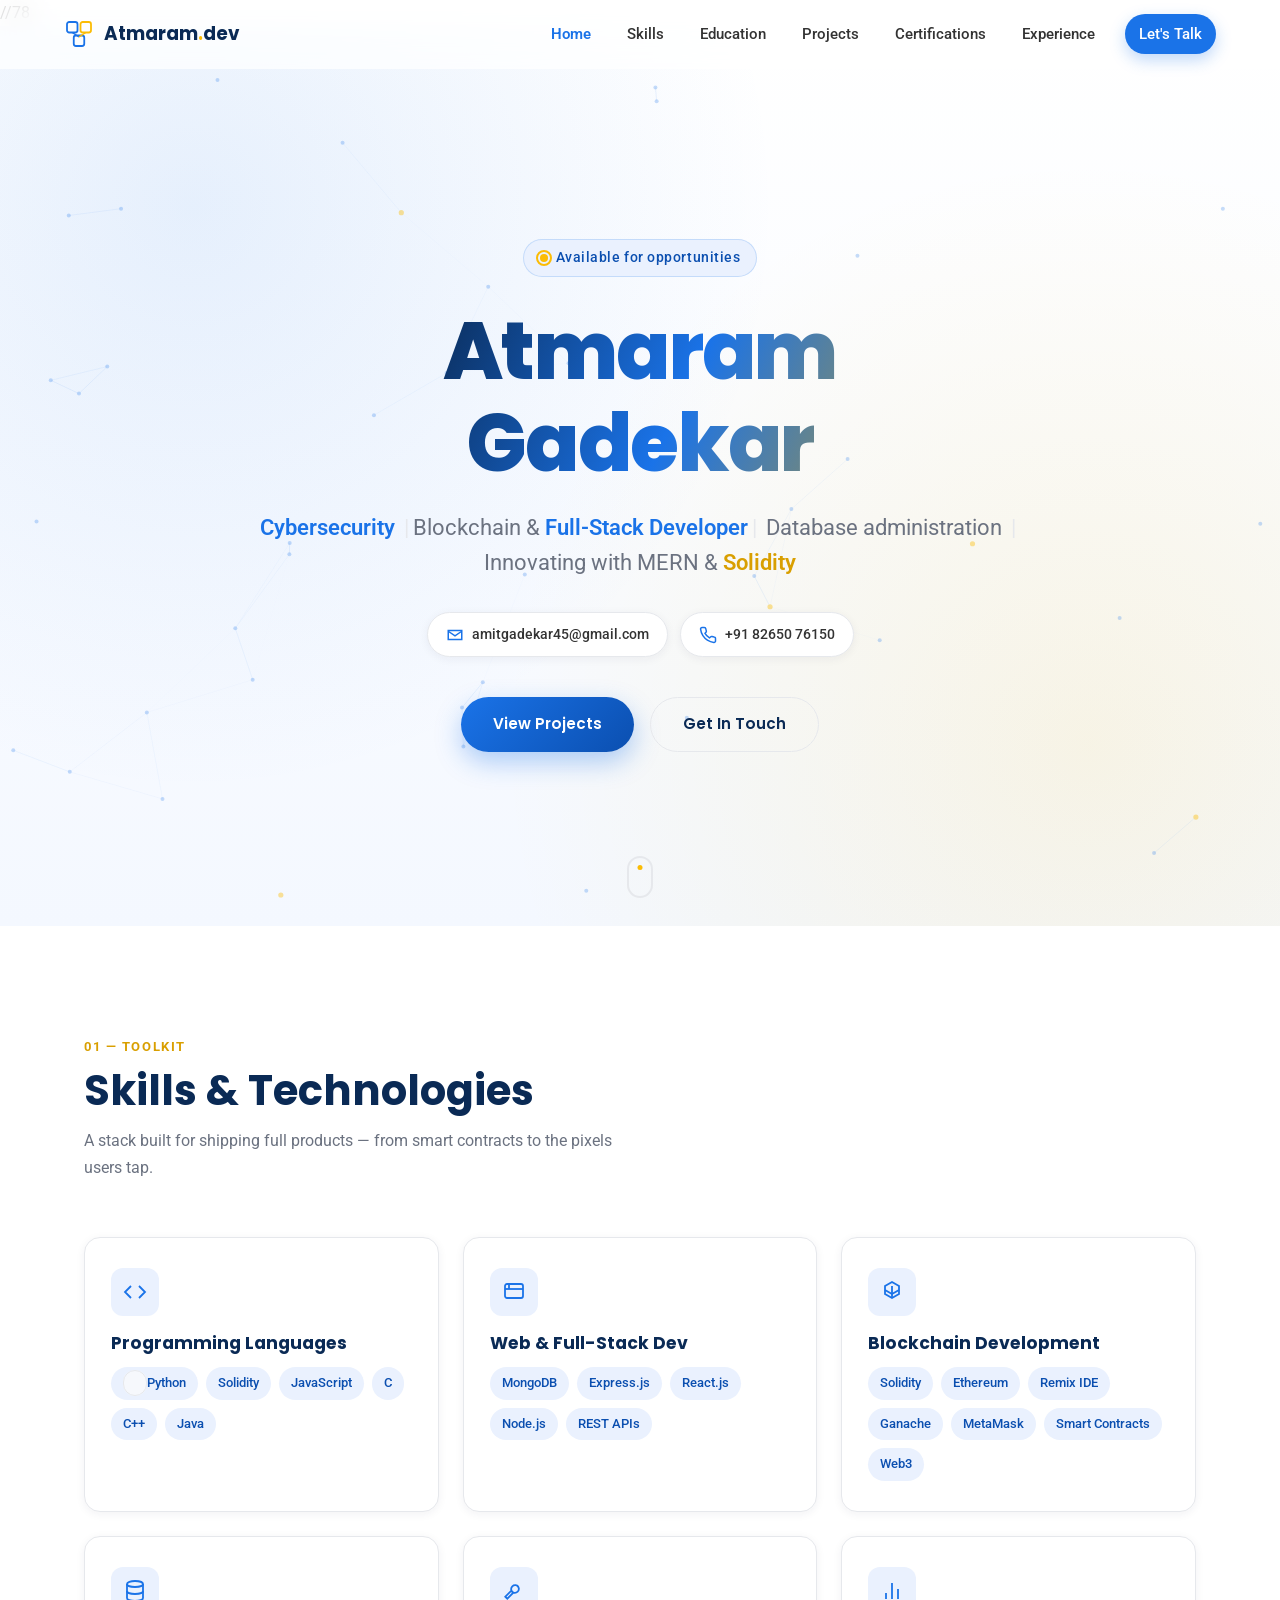
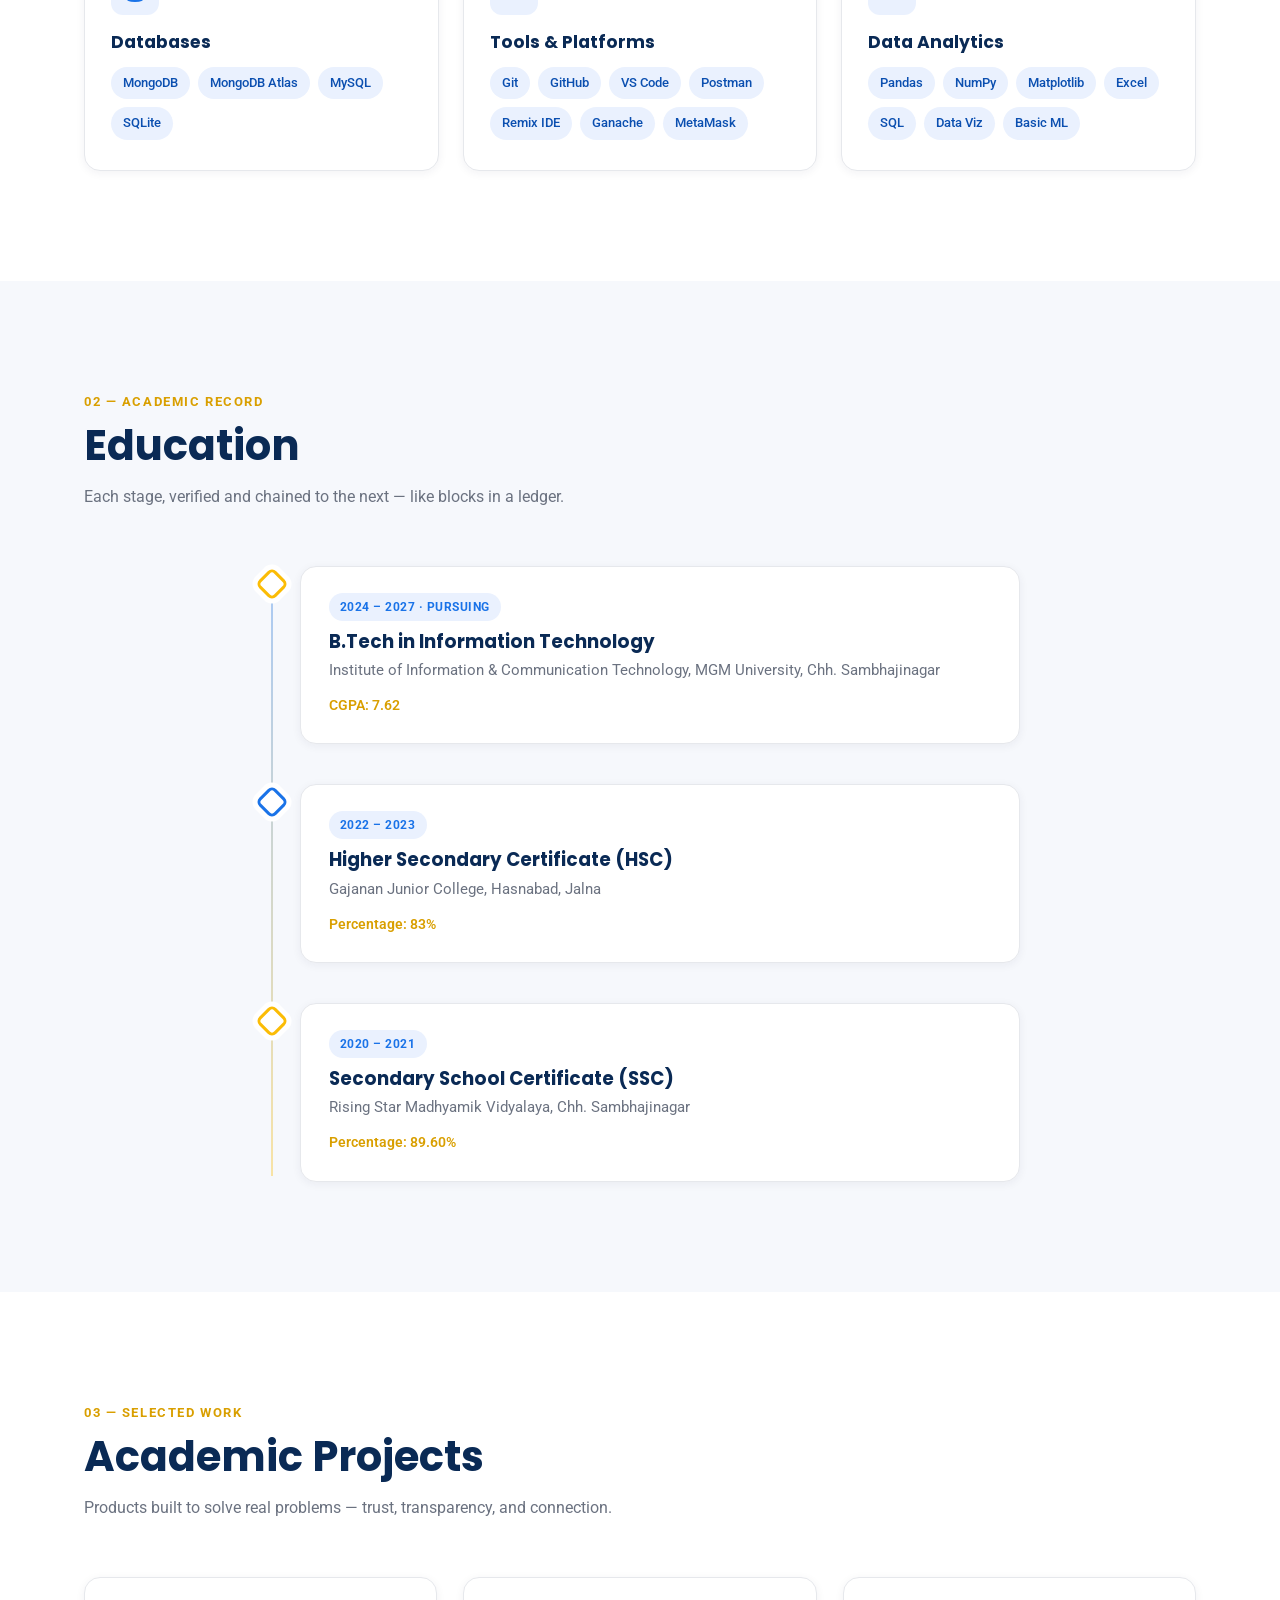
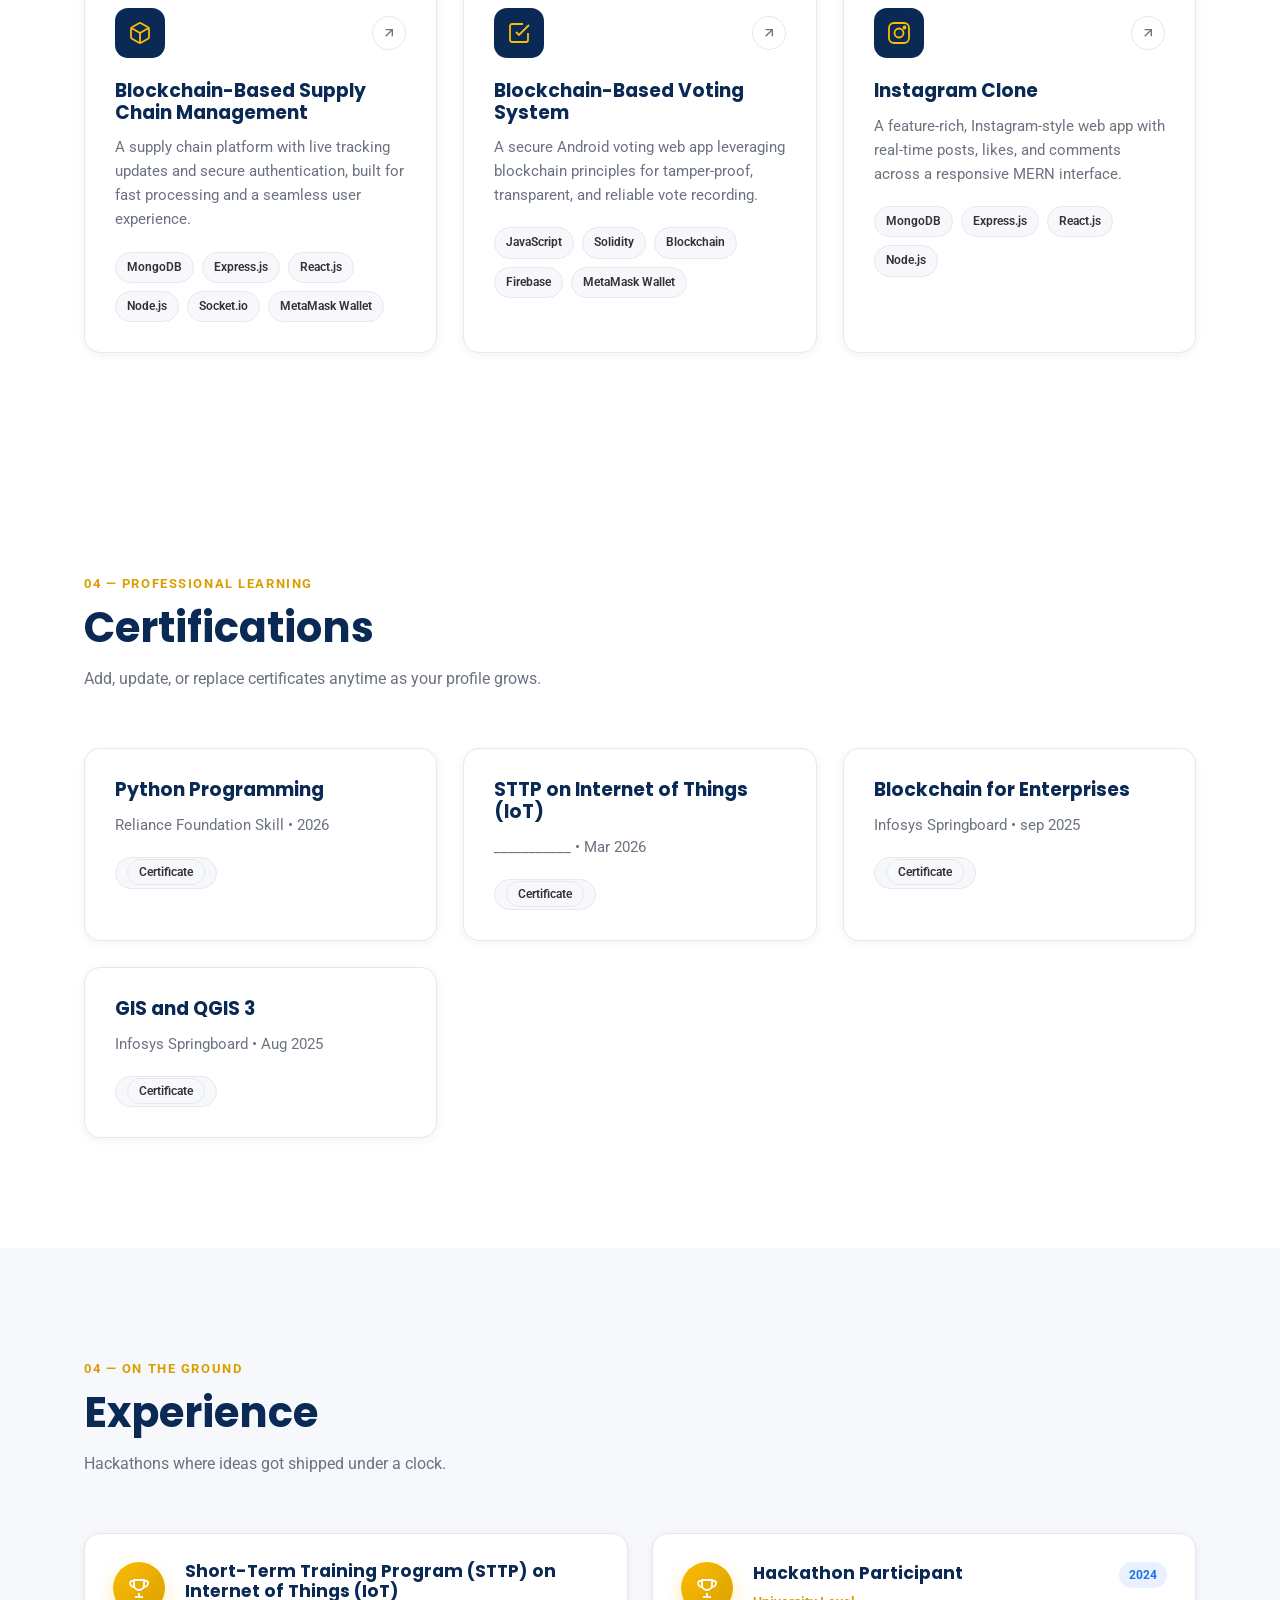
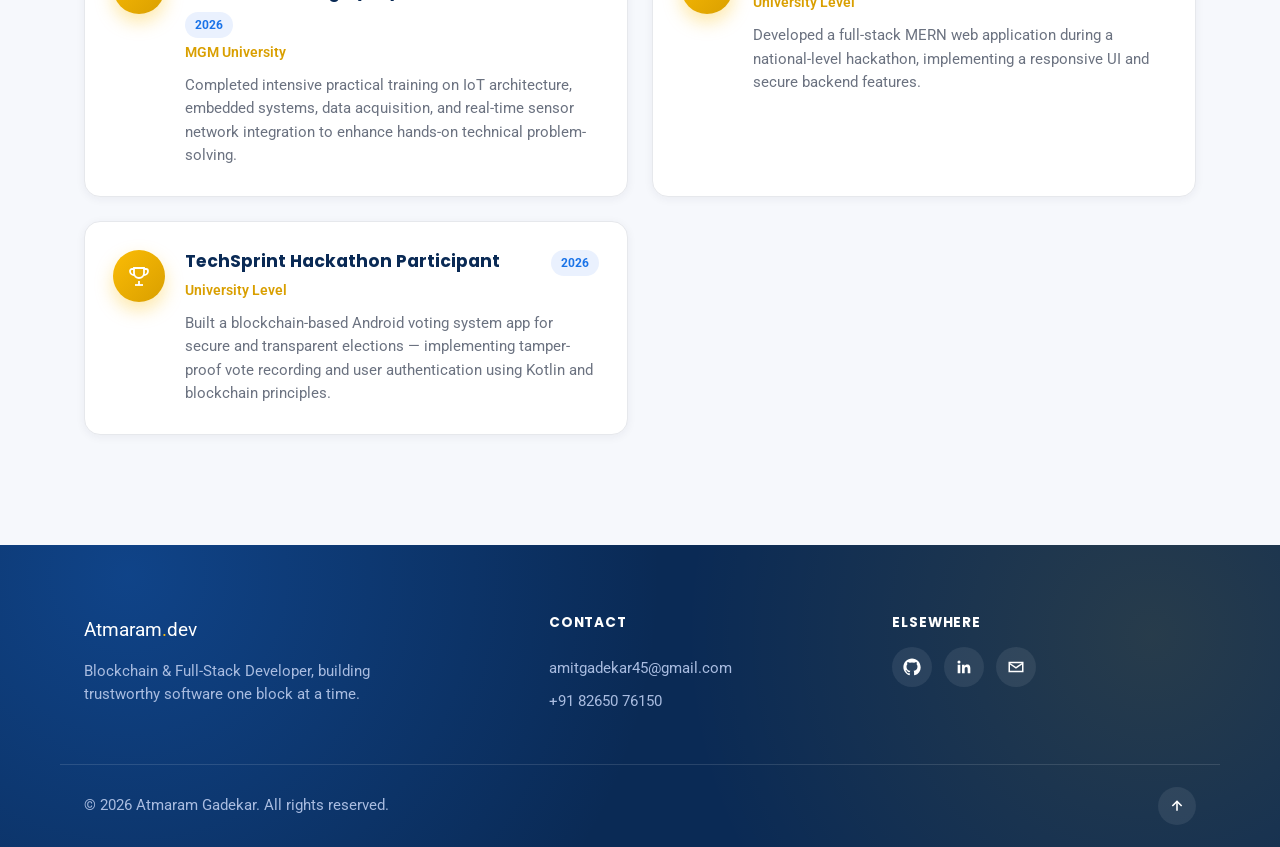
==== commit d47210da: "first commit" ====
--- a/index.html
+++ b/index.html
@@ -50,7 +50,7 @@
   <div class="hero-inner">
     <p class="hero-eyebrow"><span class="pulse-dot"></span> Available for opportunities</p>
     <h1 class="hero-name">Atmaram<br>Gadekar</h1>
-    <p class="hero-tagline">Blockchain &amp; Full-Stack Developer <span class="tagline-sep">|</span> Innovating with <span class="hl">MERN</span> &amp; <span class="hl hl-gold">Solidity</span></p>
+    <p class="hero-tagline"><span class="hl">Cybersecurity </span><span class="tagline-sep">|</span>Blockchain &amp;<span class="hl"> Full-Stack Developer</span><span class="tagline-sep">|</span> Database administration <span class="tagline-sep">|</span> Innovating with MERN &amp; <span class="hl hl-gold">Solidity</span></p>
 
     <div class="hero-contact">
       <a href="mailto:amitgadekar45@gmail.com" class="contact-pill">
@@ -206,7 +206,7 @@
         <h3>Blockchain-Based Supply Chain Management</h3>
         <p>A supply chain platform with live tracking updates and secure authentication, built for fast processing and a seamless user experience.</p>
         <div class="chip-row">
-          <span class="badge">MongoDB</span><span class="badge">Express.js</span><span class="badge">React.js</span><span class="badge">Node.js</span><span class="badge">Socket.io</span>
+          <span class="badge">MongoDB</span><span class="badge">Express.js</span><span class="badge">React.js</span><span class="badge">Node.js</span><span class="badge">Socket.io</span><span class="badge">MetaMask Wallet</span>
         </div>
       </article>
 
@@ -222,7 +222,7 @@
         <h3>Blockchain-Based Voting System</h3>
         <p>A secure Android voting web app leveraging blockchain principles for tamper-proof, transparent, and reliable vote recording.</p>
         <div class="chip-row">
-          <span class="badge">JavaScript</span><span class="badge">Solidity</span><span class="badge">Blockchain</span><span class="badge">Firebase</span>
+          <span class="badge">JavaScript</span><span class="badge">Solidity</span><span class="badge">Blockchain</span><span class="badge">Firebase</span><span class="badge">MetaMask Wallet</span>
         </div>
       </article>
 
@@ -255,6 +255,24 @@
     <p class="section-sub">Add, update, or replace certificates anytime as your profile grows.</p>
 
     <div class="projects-grid">
+      <article class="project-card">
+        <h3>Python	Programming</h3>
+        <p>Reliance Foundation Skill • 2026</p>
+        <div class="chip-row">
+          <span class="badge"><a href="python_certificate.pdf" target="_blank" class="badge badge-primary">
+  Certificate
+</a></span>
+        </div>
+      </article>
+    <article class="project-card">
+        <h3>	STTP on	Internet of	Things (IoT) </h3>
+        <p>___________ • Mar 2026</p>
+        <div class="chip-row">
+          <span class="badge"><a href="gis.pdf" target="_blank" class="badge badge-primary">
+  Certificate
+</a></span>
+        </div>
+      </article>
       <article class="project-card">
         <h3>Blockchain for Enterprises</h3>
         <p>Infosys Springboard • sep 2025</p>
@@ -278,15 +296,7 @@
         </div>
       </article>
 
-      <article class="project-card">
-        <h3>Python	Programming</h3>
-        <p>Reliance Foundation Skill • 2026</p>
-        <div class="chip-row">
-          <span class="badge"><a href="python_certificate.pdf" target="_blank" class="badge badge-primary">
-  Certificate
-</a></span>
-        </div>
-      </article>
+      
     </div>
   </div>
 </section>
@@ -300,6 +310,19 @@
     <p class="section-sub">Hackathons where ideas got shipped under a clock.</p>
 
     <div class="exp-grid">
+      <div class="exp-card">
+        <div class="exp-icon">
+          <svg viewBox="0 0 24 24" fill="none" stroke="currentColor" stroke-width="1.8"><path d="M8 21h8"/><path d="M12 17v4"/><path d="M7 4h10v5a5 5 0 0 1-10 0V4z"/><path d="M17 5h2a2 2 0 0 1 2 2 4 4 0 0 1-4 4"/><path d="M7 5H5a2 2 0 0 0-2 2 4 4 0 0 0 4 4"/></svg>
+        </div>
+        <div class="exp-body">
+          <div class="exp-head">
+            <h3>Short-Term	Training	Program	(STTP)	on	Internet	of	Things	(IoT)</h3>
+            <span class="exp-year">2026</span>
+          </div>
+          <p class="exp-org"> MGM	University</p>
+          <p>Completed	intensive	practical	training	on	IoT	architecture,	embedded	systems,	data	acquisition,	and	real-time sensor	network	integration	to	enhance	hands-on	technical	problem-solving.</p>
+        </div>
+      </div>
       <div class="exp-card">
         <div class="exp-icon">
           <svg viewBox="0 0 24 24" fill="none" stroke="currentColor" stroke-width="1.8"><path d="M8 21h8"/><path d="M12 17v4"/><path d="M7 4h10v5a5 5 0 0 1-10 0V4z"/><path d="M17 5h2a2 2 0 0 1 2 2 4 4 0 0 1-4 4"/><path d="M7 5H5a2 2 0 0 0-2 2 4 4 0 0 0 4 4"/></svg>
@@ -354,7 +377,7 @@
         <a href="https://www.linkedin.com/in/atmaram-gadekar-6a9278387/" aria-label="LinkedIn" class="social-btn">
           <svg width="18" height="18" viewBox="0 0 24 24" fill="currentColor"><path d="M20.45 20.45h-3.55v-5.57c0-1.33-.02-3.04-1.85-3.04-1.86 0-2.14 1.45-2.14 2.94v5.67H9.36V9h3.41v1.56h.05c.47-.9 1.63-1.85 3.36-1.85 3.6 0 4.27 2.37 4.27 5.45v6.29zM5.34 7.43a2.06 2.06 0 1 1 0-4.12 2.06 2.06 0 0 1 0 4.12zM7.12 20.45H3.56V9h3.56v11.45z"/></svg>
         </a>
-        <a href="mailto:name@domain.com" aria-label="Email" class="social-btn">
+        <a href="amitgadekar45@gmail.com" aria-label="Email" class="social-btn">
           <svg width="18" height="18" viewBox="0 0 24 24" fill="none" stroke="currentColor" stroke-width="2"><path d="M3 6h18v12H3z"/><path d="M3 7l9 6 9-6"/></svg>
         </a>
       </div>
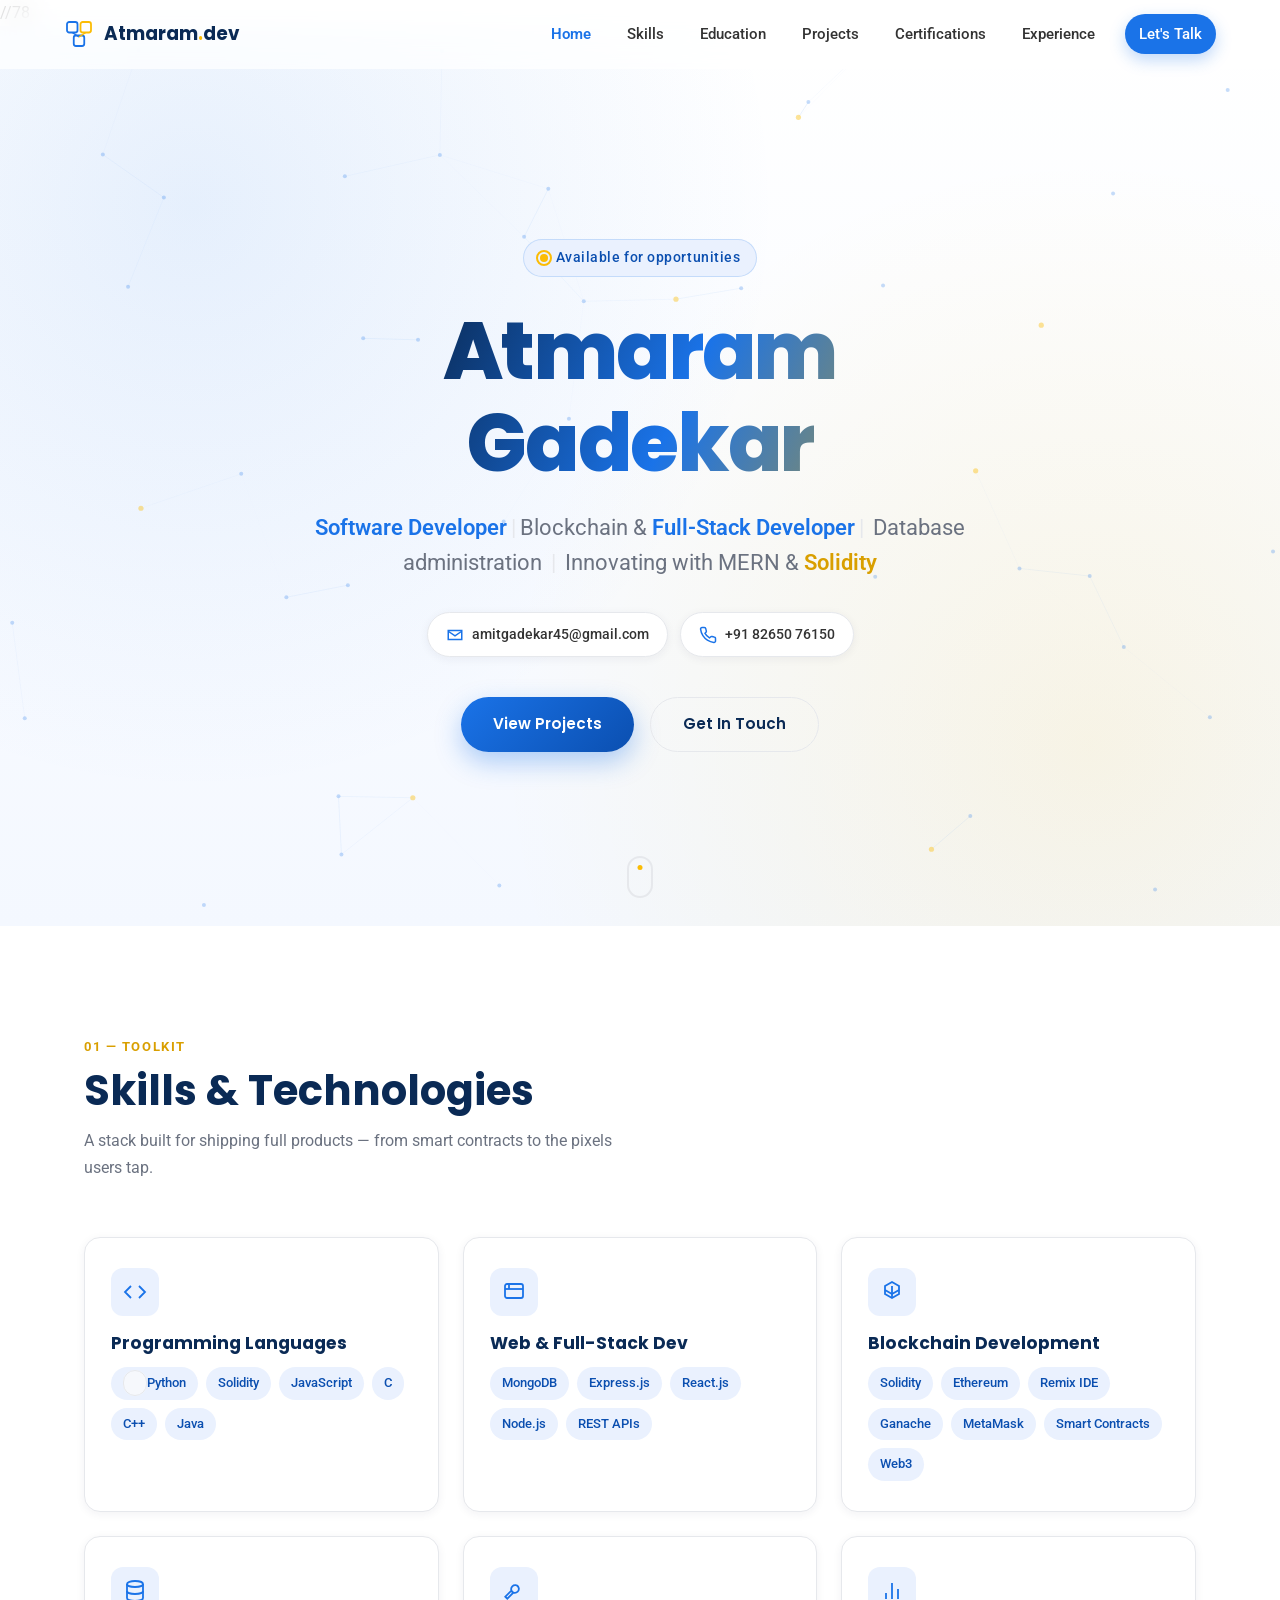
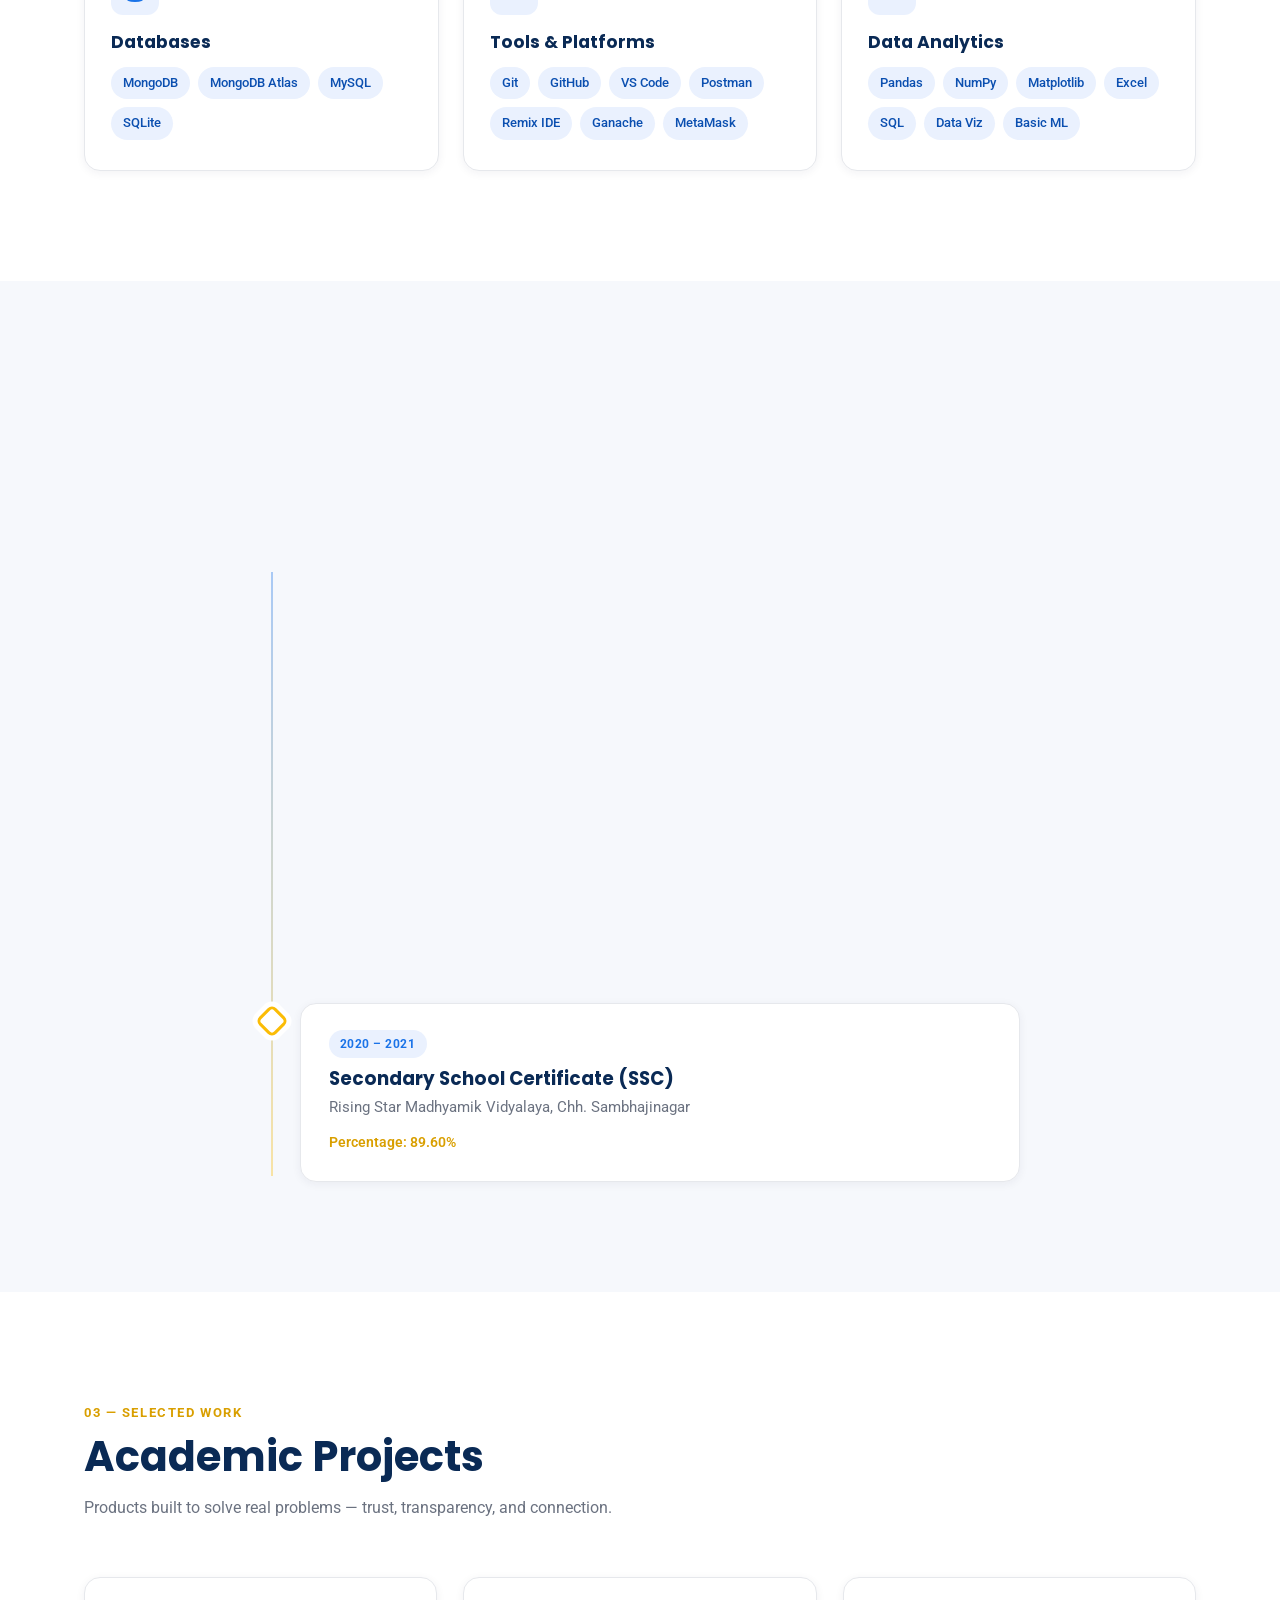
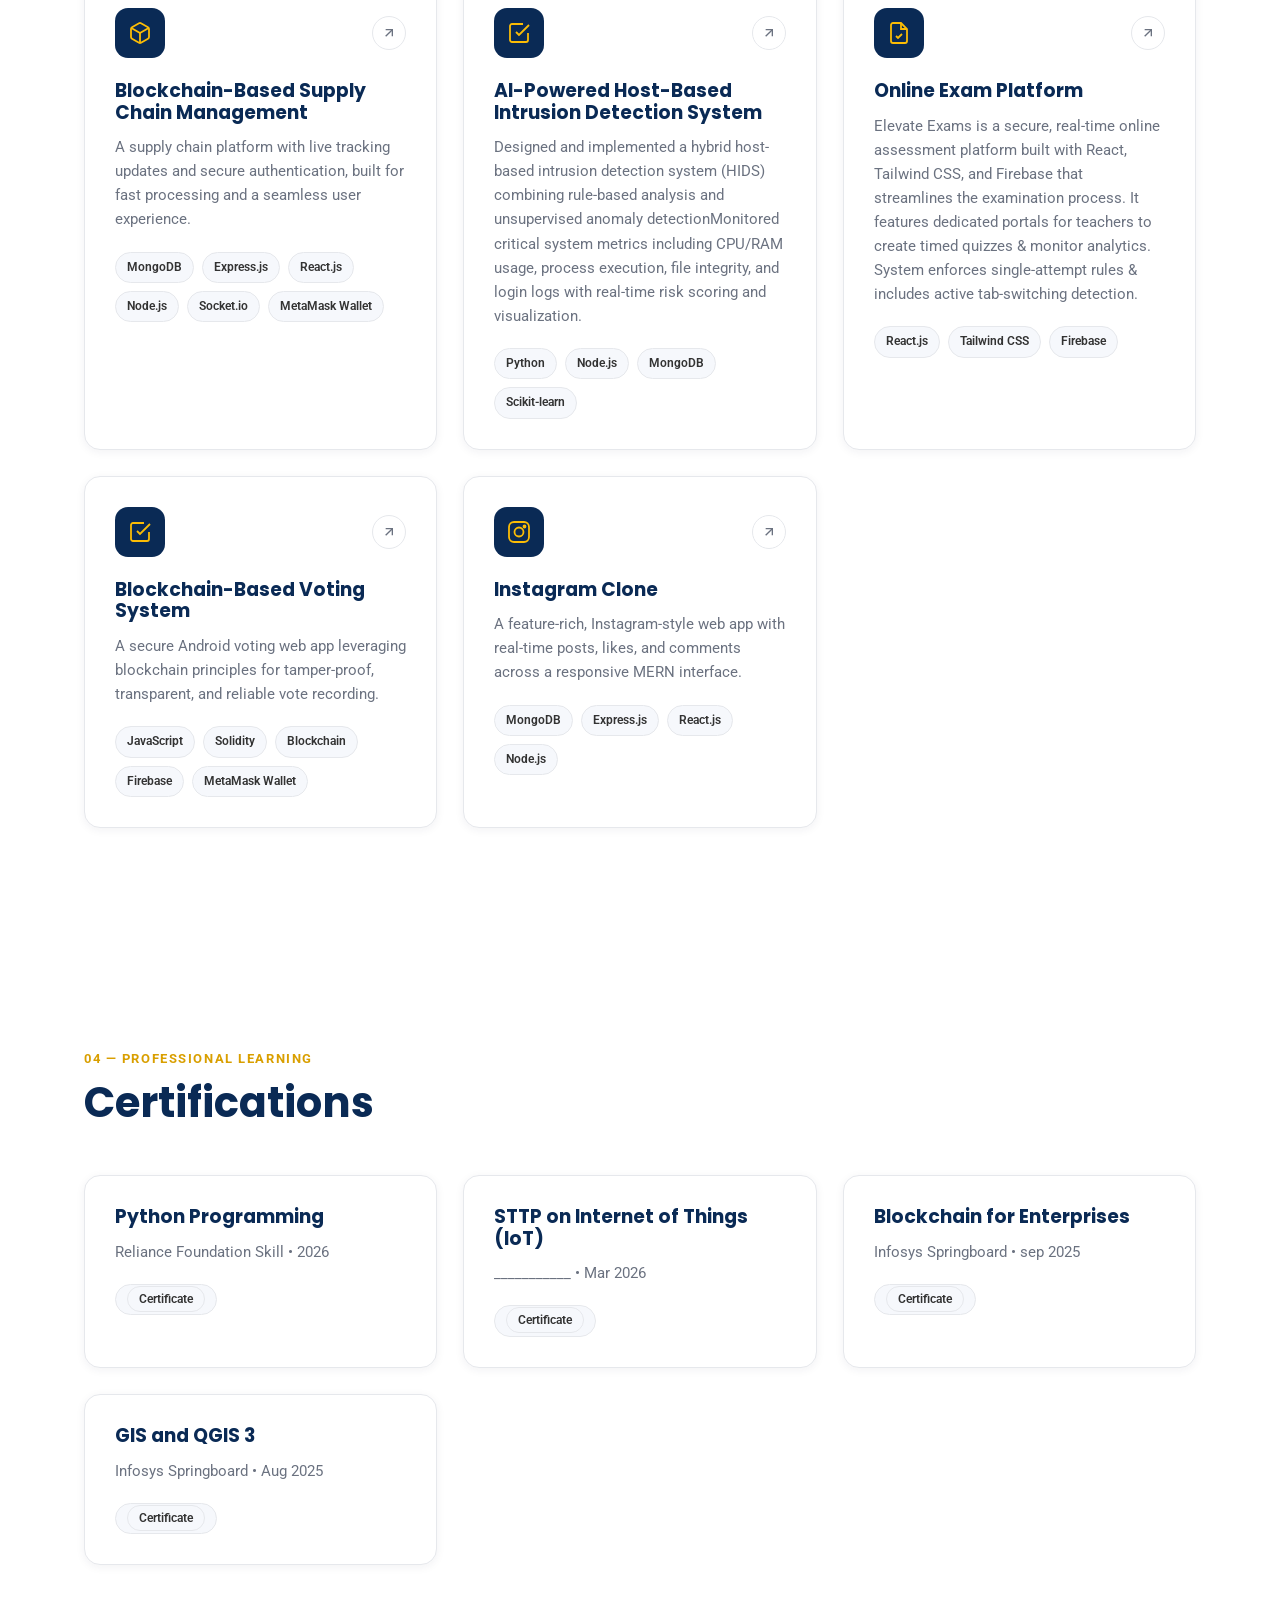
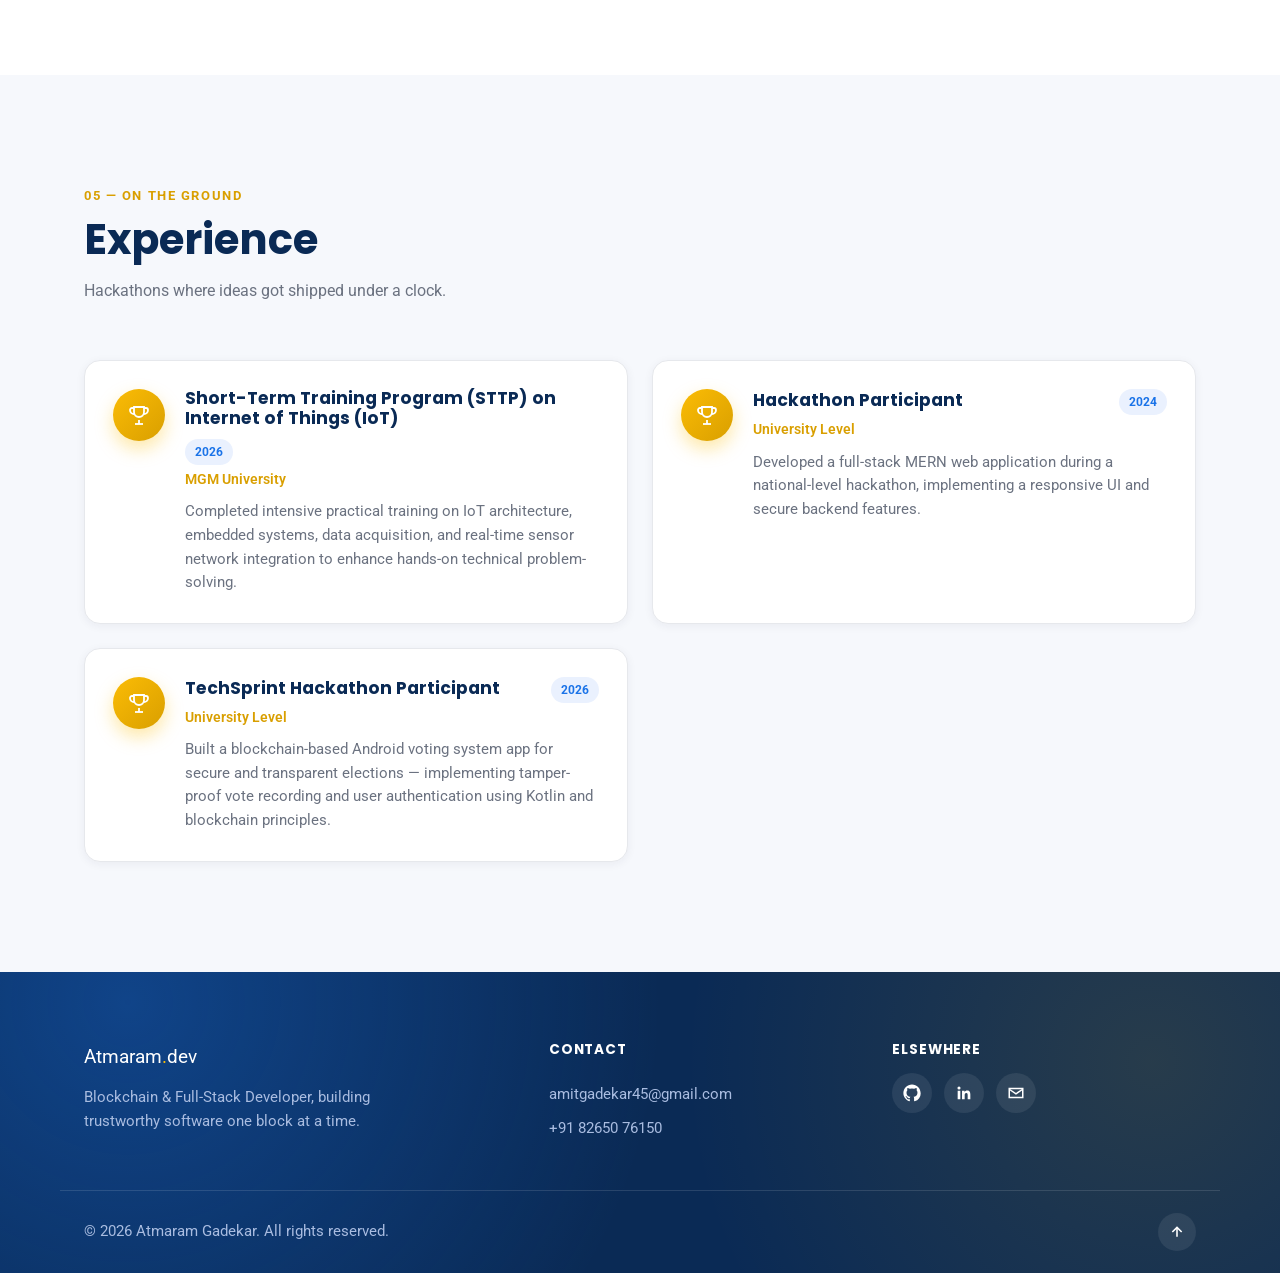
==== commit ebc642e2: "In this commit include a new cetification and update some feature like get in touch ect." ====
--- a/index.html
+++ b/index.html
@@ -50,7 +50,7 @@
   <div class="hero-inner">
     <p class="hero-eyebrow"><span class="pulse-dot"></span> Available for opportunities</p>
     <h1 class="hero-name">Atmaram<br>Gadekar</h1>
-    <p class="hero-tagline"><span class="hl">Cybersecurity </span><span class="tagline-sep">|</span>Blockchain &amp;<span class="hl"> Full-Stack Developer</span><span class="tagline-sep">|</span> Database administration <span class="tagline-sep">|</span> Innovating with MERN &amp; <span class="hl hl-gold">Solidity</span></p>
+    <p class="hero-tagline"><span class="hl">Software Developer</span><span class="tagline-sep">|</span>Blockchain &amp;<span class="hl"> Full-Stack Developer</span><span class="tagline-sep">|</span> Database administration <span class="tagline-sep">|</span> Innovating with MERN &amp; <span class="hl hl-gold">Solidity</span></p>
 
     <div class="hero-contact">
       <a href="mailto:amitgadekar45@gmail.com" class="contact-pill">
@@ -65,7 +65,7 @@
 
     <div class="hero-actions">
       <a href="#projects" class="btn btn-primary">View Projects</a>
-      <a href="form\index.html" class="btn btn-outline">Get In Touch</a>
+      <a href="form/indexx.html" class="btn btn-outline">Get In Touch</a>
     </div>
   </div>
   <a href="#skills" class="scroll-cue" aria-label="Scroll to skills"><span></span></a>
@@ -165,10 +165,10 @@
       <div class="tl-item">
         <div class="tl-node"></div>
         <div class="tl-card">
-          <span class="tl-year">2022 – 2023</span>
-          <h3>Higher Secondary Certificate (HSC)</h3>
-          <p class="tl-org">Gajanan Junior College, Hasnabad, Jalna</p>
-          <span class="tl-score">Percentage: 83%</span>
+          <span class="tl-year">Diploma</span>
+          <h3>Diploma in Computer Science</h3>
+          <p class="tl-org">P.E.S. Polytechnic, Chh. Sambhajinagar</p>
+          <span class="tl-score">Aggregate: 72%</span>
         </div>
       </div>
 
@@ -219,6 +219,41 @@
             <svg width="16" height="16" viewBox="0 0 24 24" fill="none" stroke="currentColor" stroke-width="2"><line x1="7" y1="17" x2="17" y2="7"/><polyline points="7 7 17 7 17 17"/></svg>
           </a>
         </div>
+        <h3>AI-Powered Host-Based Intrusion Detection System </h3>
+        <p>Designed and implemented a hybrid host-based intrusion detection system (HIDS) combining rule-based
+analysis and unsupervised anomaly detectionMonitored critical system metrics including CPU/RAM usage, process execution, file integrity, and login logs
+with real-time risk scoring and visualization.
+</p>
+        <div class="chip-row">
+          <span class="badge">Python</span><span class="badge">Node.js</span><span class="badge">MongoDB</span><span class="badge">Scikit-learn</span>
+        </div>
+      </article>
+
+      <article class="project-card">
+        <div class="project-top">
+          <div class="project-glyph">
+            <svg viewBox="0 0 24 24" fill="none" stroke="currentColor" stroke-width="1.8"><path d="M14 2H6a2 2 0 0 0-2 2v16a2 2 0 0 0 2 2h12a2 2 0 0 0 2-2V8z"/><polyline points="14 2 14 8 20 8"/><path d="M9 15l2 2 4-4"/></svg>
+          </div>
+          <a href="#" class="project-link" aria-label="Open Online Exam Platform link">
+            <svg width="16" height="16" viewBox="0 0 24 24" fill="none" stroke="currentColor" stroke-width="2"><line x1="7" y1="17" x2="17" y2="7"/><polyline points="7 7 17 7 17 17"/></svg>
+          </a>
+        </div>
+        <h3>Online Exam Platform</h3>
+        <p>Elevate Exams is a secure, real-time online assessment platform built with React, Tailwind CSS, and Firebase that streamlines the examination process. It features dedicated portals for teachers to create timed quizzes &amp; monitor analytics. System enforces single-attempt rules &amp; includes active tab-switching detection.</p>
+        <div class="chip-row">
+          <span class="badge">React.js</span><span class="badge">Tailwind CSS</span><span class="badge">Firebase</span>
+        </div>
+      </article>
+
+      <article class="project-card">
+        <div class="project-top">
+          <div class="project-glyph">
+            <svg viewBox="0 0 24 24" fill="none" stroke="currentColor" stroke-width="1.8"><path d="M9 11l3 3L22 4"/><path d="M21 12v7a2 2 0 0 1-2 2H5a2 2 0 0 1-2-2V5a2 2 0 0 1 2-2h11"/></svg>
+          </div>
+          <a href="#" class="project-link" aria-label="Open hackathon demo video">
+            <svg width="16" height="16" viewBox="0 0 24 24" fill="none" stroke="currentColor" stroke-width="2"><line x1="7" y1="17" x2="17" y2="7"/><polyline points="7 7 17 7 17 17"/></svg>
+          </a>
+        </div>
         <h3>Blockchain-Based Voting System</h3>
         <p>A secure Android voting web app leveraging blockchain principles for tamper-proof, transparent, and reliable vote recording.</p>
         <div class="chip-row">
@@ -251,8 +286,7 @@
 <section class="section" id="certifications">
   <div class="section-inner">
     <p class="section-eyebrow">04 — Professional Learning</p>
-    <h2 class="section-title">Certifications</h2>
-    <p class="section-sub">Add, update, or replace certificates anytime as your profile grows.</p>
+    <h2 class="section-title" style="margin-bottom:48px;">Certifications</h2>
 
     <div class="projects-grid">
       <article class="project-card">
@@ -305,7 +339,7 @@
 <!-- ============ EXPERIENCE ============ -->
 <section class="section section-alt" id="experience">
   <div class="section-inner">
-    <p class="section-eyebrow">04 — On the Ground</p>
+    <p class="section-eyebrow">05 — On the Ground</p>
     <h2 class="section-title">Experience</h2>
     <p class="section-sub">Hackathons where ideas got shipped under a clock.</p>
 
@@ -377,7 +411,7 @@
         <a href="https://www.linkedin.com/in/atmaram-gadekar-6a9278387/" aria-label="LinkedIn" class="social-btn">
           <svg width="18" height="18" viewBox="0 0 24 24" fill="currentColor"><path d="M20.45 20.45h-3.55v-5.57c0-1.33-.02-3.04-1.85-3.04-1.86 0-2.14 1.45-2.14 2.94v5.67H9.36V9h3.41v1.56h.05c.47-.9 1.63-1.85 3.36-1.85 3.6 0 4.27 2.37 4.27 5.45v6.29zM5.34 7.43a2.06 2.06 0 1 1 0-4.12 2.06 2.06 0 0 1 0 4.12zM7.12 20.45H3.56V9h3.56v11.45z"/></svg>
         </a>
-        <a href="amitgadekar45@gmail.com" aria-label="Email" class="social-btn">
+        <a href="mailto:amitgadekar45@gmail.com" aria-label="Email" class="social-btn">
           <svg width="18" height="18" viewBox="0 0 24 24" fill="none" stroke="currentColor" stroke-width="2"><path d="M3 6h18v12H3z"/><path d="M3 7l9 6 9-6"/></svg>
         </a>
       </div>
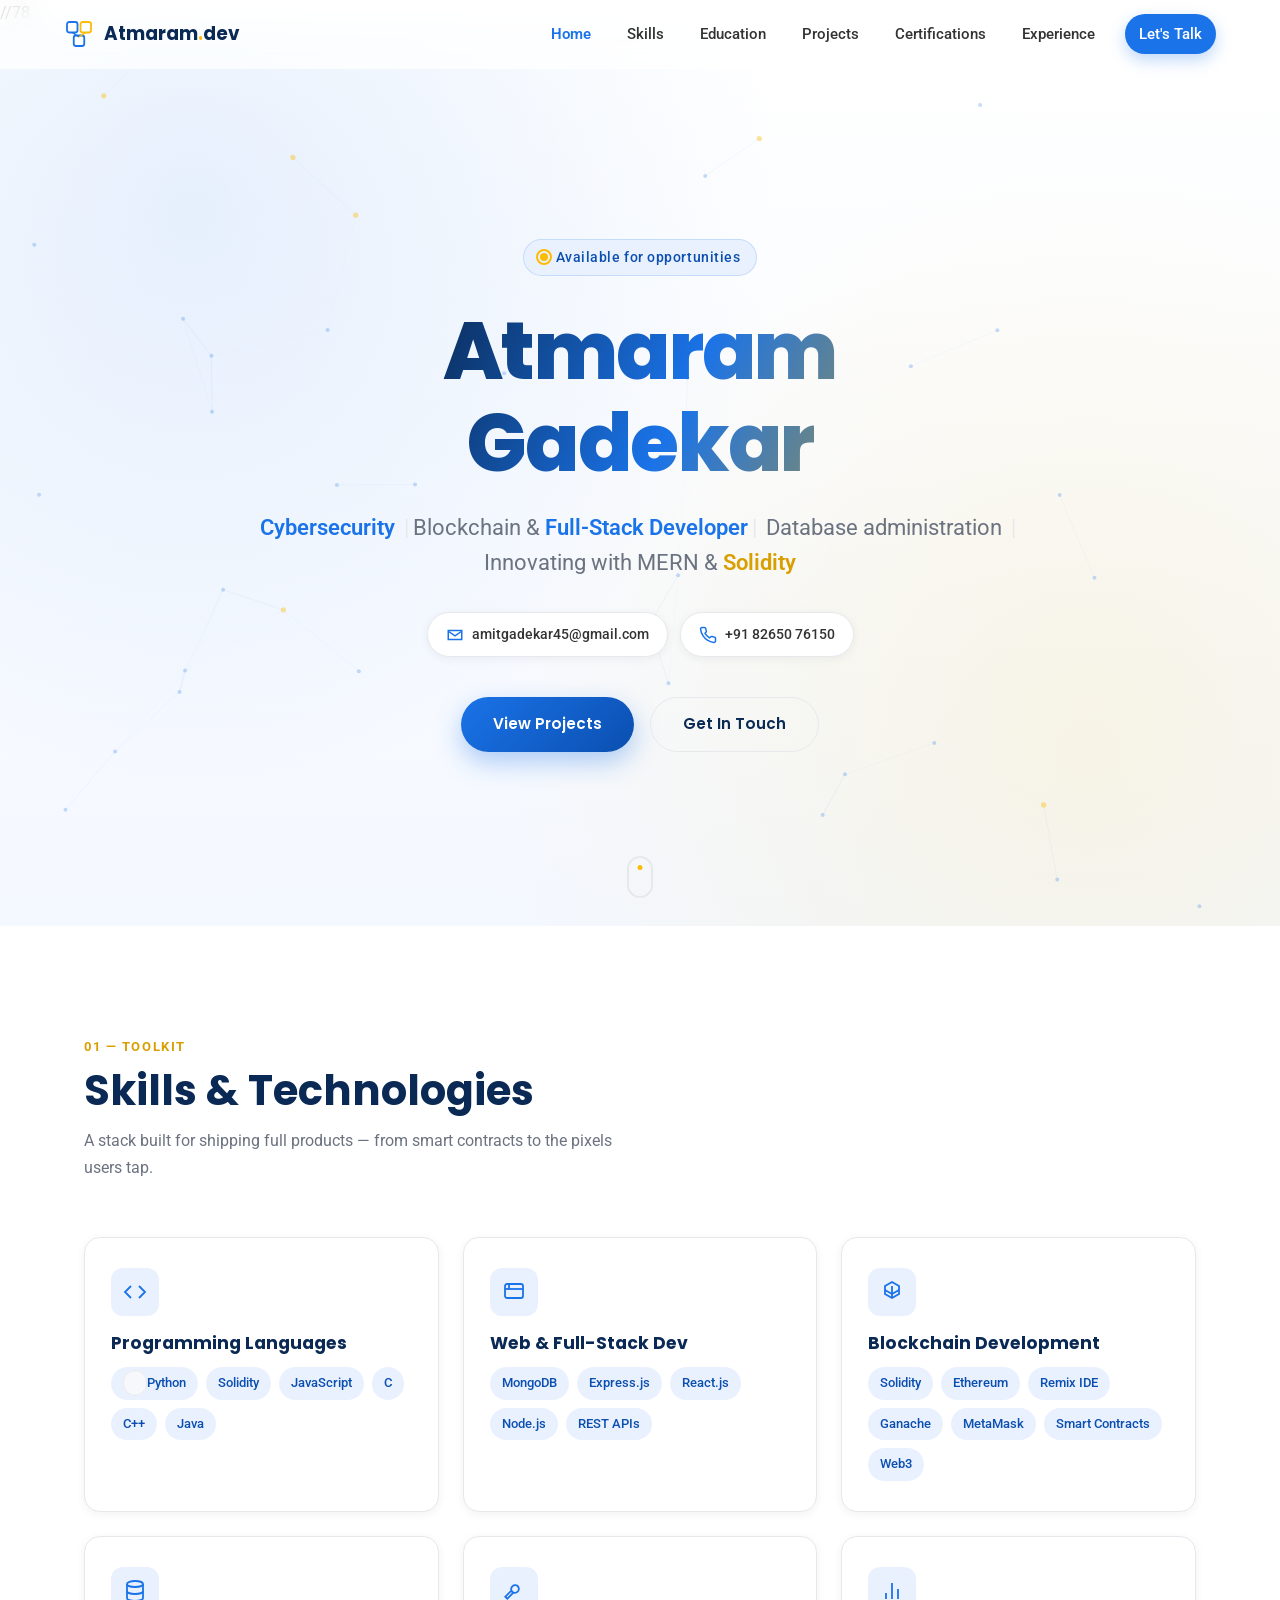
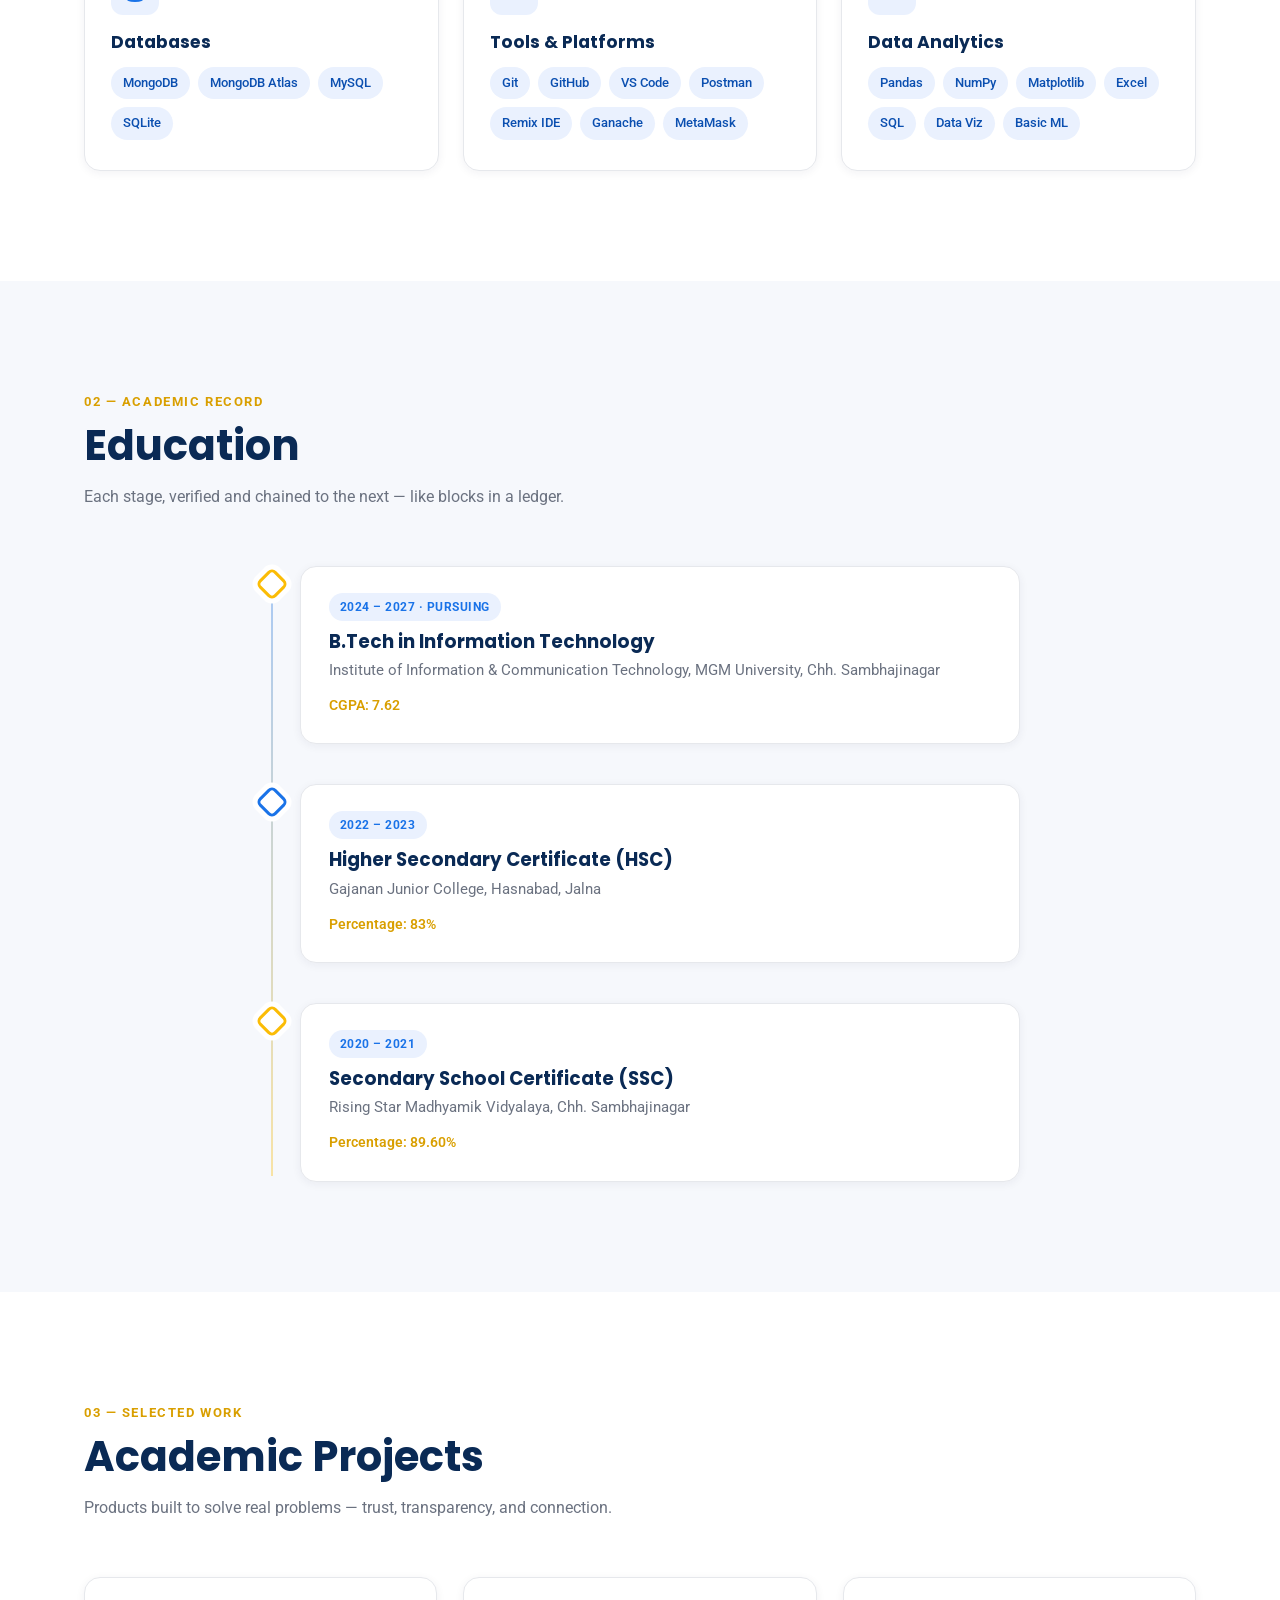
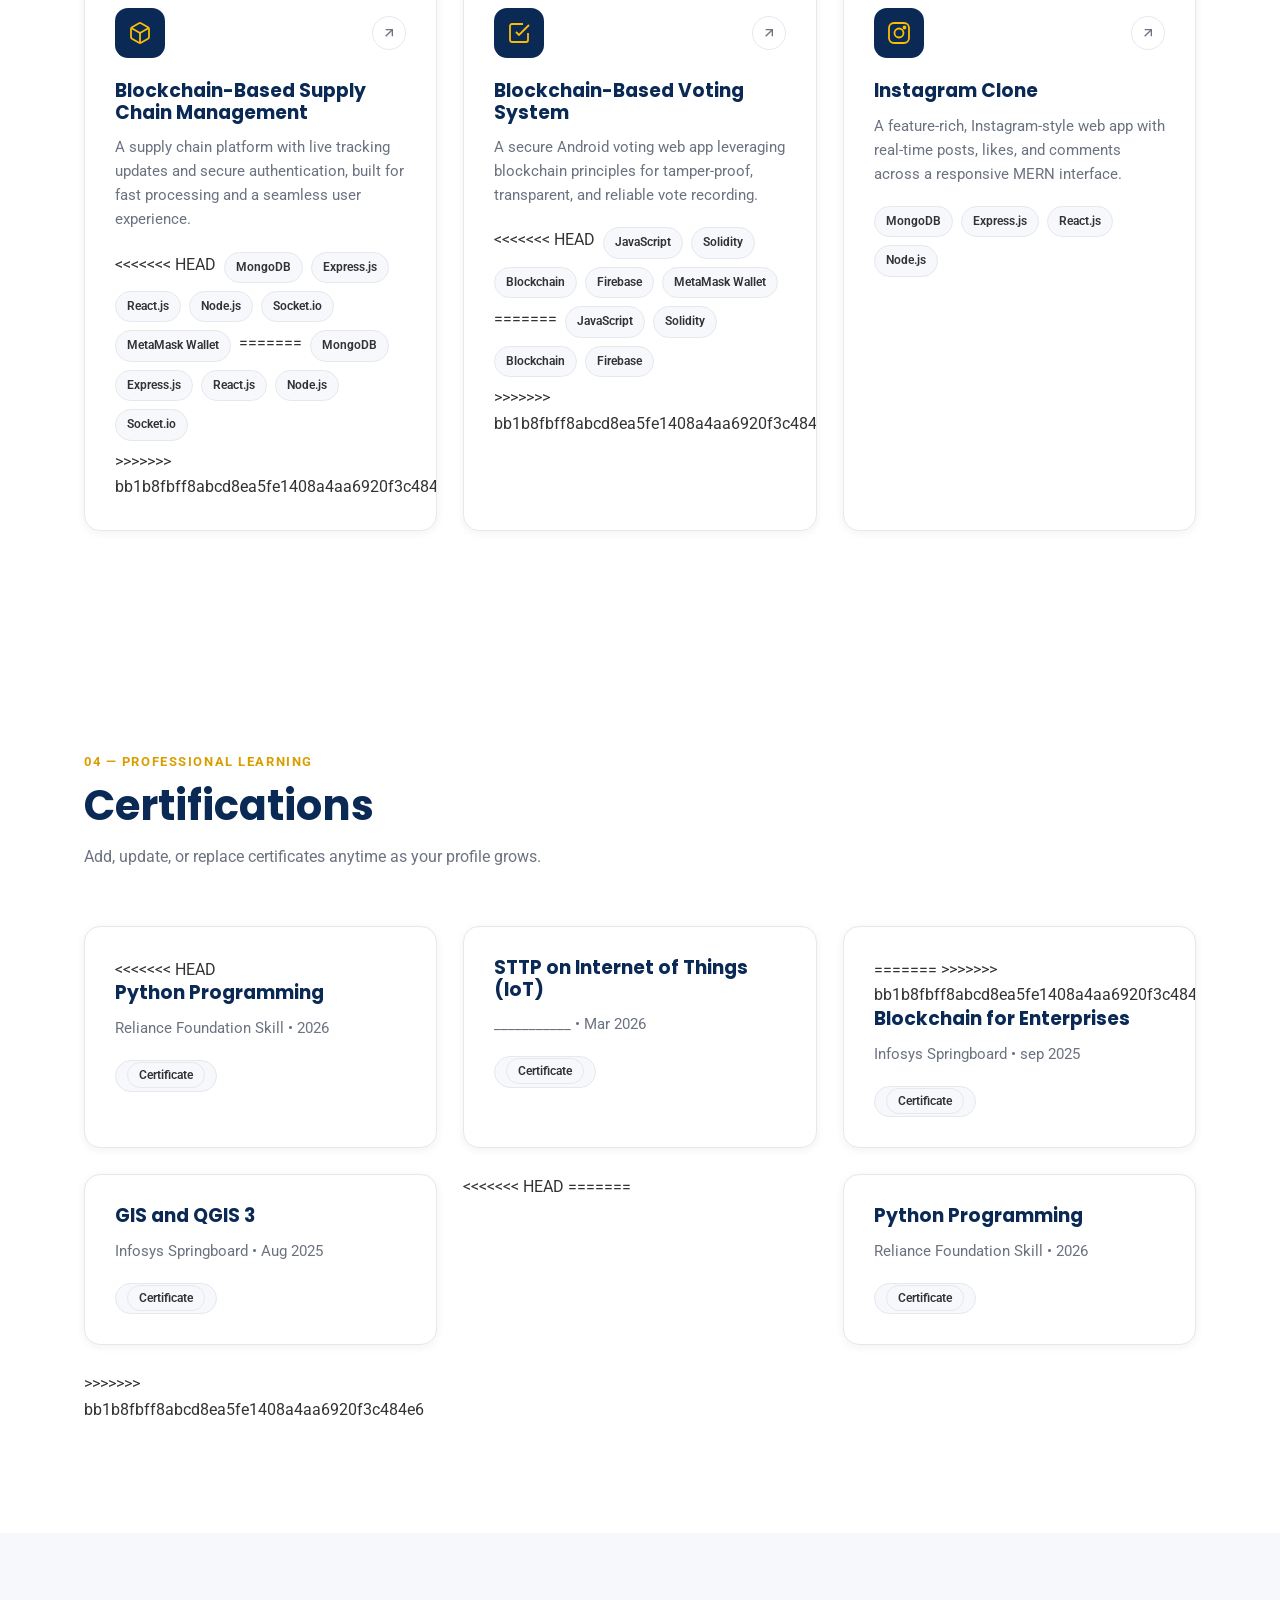
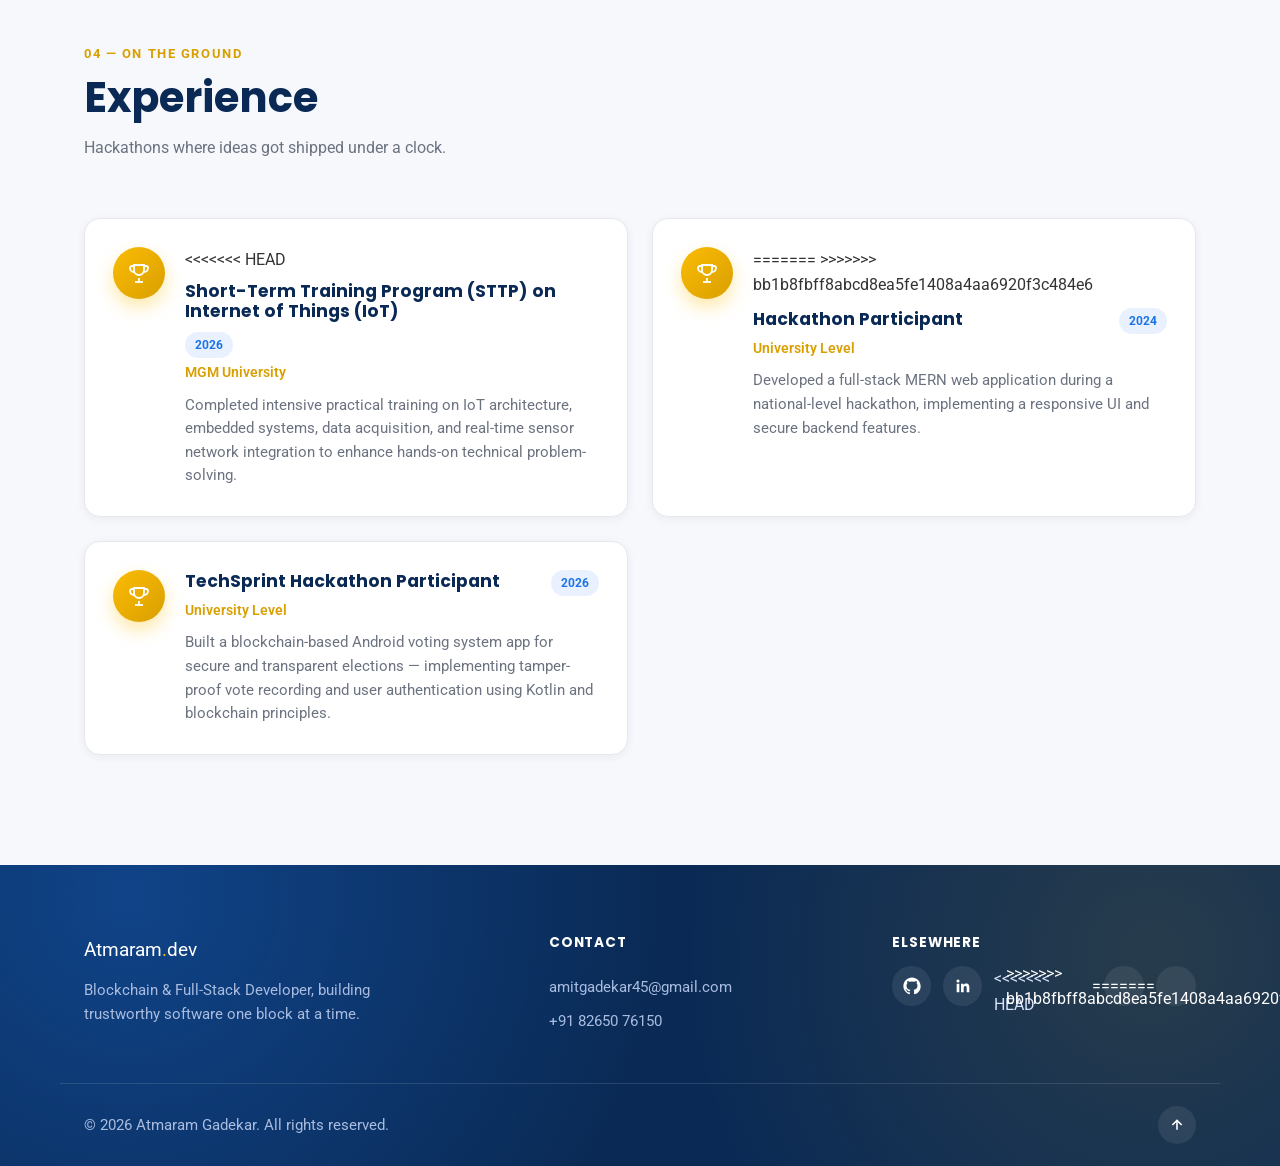
==== commit 8a53d6f7: "Resolved merge conflict in index.html" ====
--- a/index.html
+++ b/index.html
@@ -50,7 +50,7 @@
   <div class="hero-inner">
     <p class="hero-eyebrow"><span class="pulse-dot"></span> Available for opportunities</p>
     <h1 class="hero-name">Atmaram<br>Gadekar</h1>
-    <p class="hero-tagline"><span class="hl">Software Developer</span><span class="tagline-sep">|</span>Blockchain &amp;<span class="hl"> Full-Stack Developer</span><span class="tagline-sep">|</span> Database administration <span class="tagline-sep">|</span> Innovating with MERN &amp; <span class="hl hl-gold">Solidity</span></p>
+    <p class="hero-tagline"><span class="hl">Cybersecurity </span><span class="tagline-sep">|</span>Blockchain &amp;<span class="hl"> Full-Stack Developer</span><span class="tagline-sep">|</span> Database administration <span class="tagline-sep">|</span> Innovating with MERN &amp; <span class="hl hl-gold">Solidity</span></p>
 
     <div class="hero-contact">
       <a href="mailto:amitgadekar45@gmail.com" class="contact-pill">
@@ -65,7 +65,7 @@
 
     <div class="hero-actions">
       <a href="#projects" class="btn btn-primary">View Projects</a>
-      <a href="form/indexx.html" class="btn btn-outline">Get In Touch</a>
+      <a href="form\index.html" class="btn btn-outline">Get In Touch</a>
     </div>
   </div>
   <a href="#skills" class="scroll-cue" aria-label="Scroll to skills"><span></span></a>
@@ -165,10 +165,10 @@
       <div class="tl-item">
         <div class="tl-node"></div>
         <div class="tl-card">
-          <span class="tl-year">Diploma</span>
-          <h3>Diploma in Computer Science</h3>
-          <p class="tl-org">P.E.S. Polytechnic, Chh. Sambhajinagar</p>
-          <span class="tl-score">Aggregate: 72%</span>
+          <span class="tl-year">2022 – 2023</span>
+          <h3>Higher Secondary Certificate (HSC)</h3>
+          <p class="tl-org">Gajanan Junior College, Hasnabad, Jalna</p>
+          <span class="tl-score">Percentage: 83%</span>
         </div>
       </div>
 
@@ -206,7 +206,11 @@
         <h3>Blockchain-Based Supply Chain Management</h3>
         <p>A supply chain platform with live tracking updates and secure authentication, built for fast processing and a seamless user experience.</p>
         <div class="chip-row">
+<<<<<<< HEAD
           <span class="badge">MongoDB</span><span class="badge">Express.js</span><span class="badge">React.js</span><span class="badge">Node.js</span><span class="badge">Socket.io</span><span class="badge">MetaMask Wallet</span>
+=======
+          <span class="badge">MongoDB</span><span class="badge">Express.js</span><span class="badge">React.js</span><span class="badge">Node.js</span><span class="badge">Socket.io</span>
+>>>>>>> bb1b8fbff8abcd8ea5fe1408a4aa6920f3c484e6
         </div>
       </article>
 
@@ -219,45 +223,14 @@
             <svg width="16" height="16" viewBox="0 0 24 24" fill="none" stroke="currentColor" stroke-width="2"><line x1="7" y1="17" x2="17" y2="7"/><polyline points="7 7 17 7 17 17"/></svg>
           </a>
         </div>
-        <h3>AI-Powered Host-Based Intrusion Detection System </h3>
-        <p>Designed and implemented a hybrid host-based intrusion detection system (HIDS) combining rule-based
-analysis and unsupervised anomaly detectionMonitored critical system metrics including CPU/RAM usage, process execution, file integrity, and login logs
-with real-time risk scoring and visualization.
-</p>
-        <div class="chip-row">
-          <span class="badge">Python</span><span class="badge">Node.js</span><span class="badge">MongoDB</span><span class="badge">Scikit-learn</span>
-        </div>
-      </article>
-
-      <article class="project-card">
-        <div class="project-top">
-          <div class="project-glyph">
-            <svg viewBox="0 0 24 24" fill="none" stroke="currentColor" stroke-width="1.8"><path d="M14 2H6a2 2 0 0 0-2 2v16a2 2 0 0 0 2 2h12a2 2 0 0 0 2-2V8z"/><polyline points="14 2 14 8 20 8"/><path d="M9 15l2 2 4-4"/></svg>
-          </div>
-          <a href="#" class="project-link" aria-label="Open Online Exam Platform link">
-            <svg width="16" height="16" viewBox="0 0 24 24" fill="none" stroke="currentColor" stroke-width="2"><line x1="7" y1="17" x2="17" y2="7"/><polyline points="7 7 17 7 17 17"/></svg>
-          </a>
-        </div>
-        <h3>Online Exam Platform</h3>
-        <p>Elevate Exams is a secure, real-time online assessment platform built with React, Tailwind CSS, and Firebase that streamlines the examination process. It features dedicated portals for teachers to create timed quizzes &amp; monitor analytics. System enforces single-attempt rules &amp; includes active tab-switching detection.</p>
-        <div class="chip-row">
-          <span class="badge">React.js</span><span class="badge">Tailwind CSS</span><span class="badge">Firebase</span>
-        </div>
-      </article>
-
-      <article class="project-card">
-        <div class="project-top">
-          <div class="project-glyph">
-            <svg viewBox="0 0 24 24" fill="none" stroke="currentColor" stroke-width="1.8"><path d="M9 11l3 3L22 4"/><path d="M21 12v7a2 2 0 0 1-2 2H5a2 2 0 0 1-2-2V5a2 2 0 0 1 2-2h11"/></svg>
-          </div>
-          <a href="#" class="project-link" aria-label="Open hackathon demo video">
-            <svg width="16" height="16" viewBox="0 0 24 24" fill="none" stroke="currentColor" stroke-width="2"><line x1="7" y1="17" x2="17" y2="7"/><polyline points="7 7 17 7 17 17"/></svg>
-          </a>
-        </div>
         <h3>Blockchain-Based Voting System</h3>
         <p>A secure Android voting web app leveraging blockchain principles for tamper-proof, transparent, and reliable vote recording.</p>
         <div class="chip-row">
+<<<<<<< HEAD
           <span class="badge">JavaScript</span><span class="badge">Solidity</span><span class="badge">Blockchain</span><span class="badge">Firebase</span><span class="badge">MetaMask Wallet</span>
+=======
+          <span class="badge">JavaScript</span><span class="badge">Solidity</span><span class="badge">Blockchain</span><span class="badge">Firebase</span>
+>>>>>>> bb1b8fbff8abcd8ea5fe1408a4aa6920f3c484e6
         </div>
       </article>
 
@@ -286,10 +259,12 @@
 <section class="section" id="certifications">
   <div class="section-inner">
     <p class="section-eyebrow">04 — Professional Learning</p>
-    <h2 class="section-title" style="margin-bottom:48px;">Certifications</h2>
+    <h2 class="section-title">Certifications</h2>
+    <p class="section-sub">Add, update, or replace certificates anytime as your profile grows.</p>
 
     <div class="projects-grid">
       <article class="project-card">
+<<<<<<< HEAD
         <h3>Python	Programming</h3>
         <p>Reliance Foundation Skill • 2026</p>
         <div class="chip-row">
@@ -308,6 +283,8 @@
         </div>
       </article>
       <article class="project-card">
+=======
+>>>>>>> bb1b8fbff8abcd8ea5fe1408a4aa6920f3c484e6
         <h3>Blockchain for Enterprises</h3>
         <p>Infosys Springboard • sep 2025</p>
         <div class="chip-row">
@@ -330,7 +307,19 @@
         </div>
       </article>
 
+<<<<<<< HEAD
       
+=======
+      <article class="project-card">
+        <h3>Python	Programming</h3>
+        <p>Reliance Foundation Skill • 2026</p>
+        <div class="chip-row">
+          <span class="badge"><a href="python_certificate.pdf" target="_blank" class="badge badge-primary">
+  Certificate
+</a></span>
+        </div>
+      </article>
+>>>>>>> bb1b8fbff8abcd8ea5fe1408a4aa6920f3c484e6
     </div>
   </div>
 </section>
@@ -339,7 +328,7 @@
 <!-- ============ EXPERIENCE ============ -->
 <section class="section section-alt" id="experience">
   <div class="section-inner">
-    <p class="section-eyebrow">05 — On the Ground</p>
+    <p class="section-eyebrow">04 — On the Ground</p>
     <h2 class="section-title">Experience</h2>
     <p class="section-sub">Hackathons where ideas got shipped under a clock.</p>
 
@@ -350,6 +339,7 @@
         </div>
         <div class="exp-body">
           <div class="exp-head">
+<<<<<<< HEAD
             <h3>Short-Term	Training	Program	(STTP)	on	Internet	of	Things	(IoT)</h3>
             <span class="exp-year">2026</span>
           </div>
@@ -363,6 +353,8 @@
         </div>
         <div class="exp-body">
           <div class="exp-head">
+=======
+>>>>>>> bb1b8fbff8abcd8ea5fe1408a4aa6920f3c484e6
             <h3>Hackathon Participant</h3>
             <span class="exp-year">2024</span>
           </div>
@@ -411,7 +403,11 @@
         <a href="https://www.linkedin.com/in/atmaram-gadekar-6a9278387/" aria-label="LinkedIn" class="social-btn">
           <svg width="18" height="18" viewBox="0 0 24 24" fill="currentColor"><path d="M20.45 20.45h-3.55v-5.57c0-1.33-.02-3.04-1.85-3.04-1.86 0-2.14 1.45-2.14 2.94v5.67H9.36V9h3.41v1.56h.05c.47-.9 1.63-1.85 3.36-1.85 3.6 0 4.27 2.37 4.27 5.45v6.29zM5.34 7.43a2.06 2.06 0 1 1 0-4.12 2.06 2.06 0 0 1 0 4.12zM7.12 20.45H3.56V9h3.56v11.45z"/></svg>
         </a>
-        <a href="mailto:amitgadekar45@gmail.com" aria-label="Email" class="social-btn">
+<<<<<<< HEAD
+        <a href="amitgadekar45@gmail.com" aria-label="Email" class="social-btn">
+=======
+        <a href="mailto:name@domain.com" aria-label="Email" class="social-btn">
+>>>>>>> bb1b8fbff8abcd8ea5fe1408a4aa6920f3c484e6
           <svg width="18" height="18" viewBox="0 0 24 24" fill="none" stroke="currentColor" stroke-width="2"><path d="M3 6h18v12H3z"/><path d="M3 7l9 6 9-6"/></svg>
         </a>
       </div>
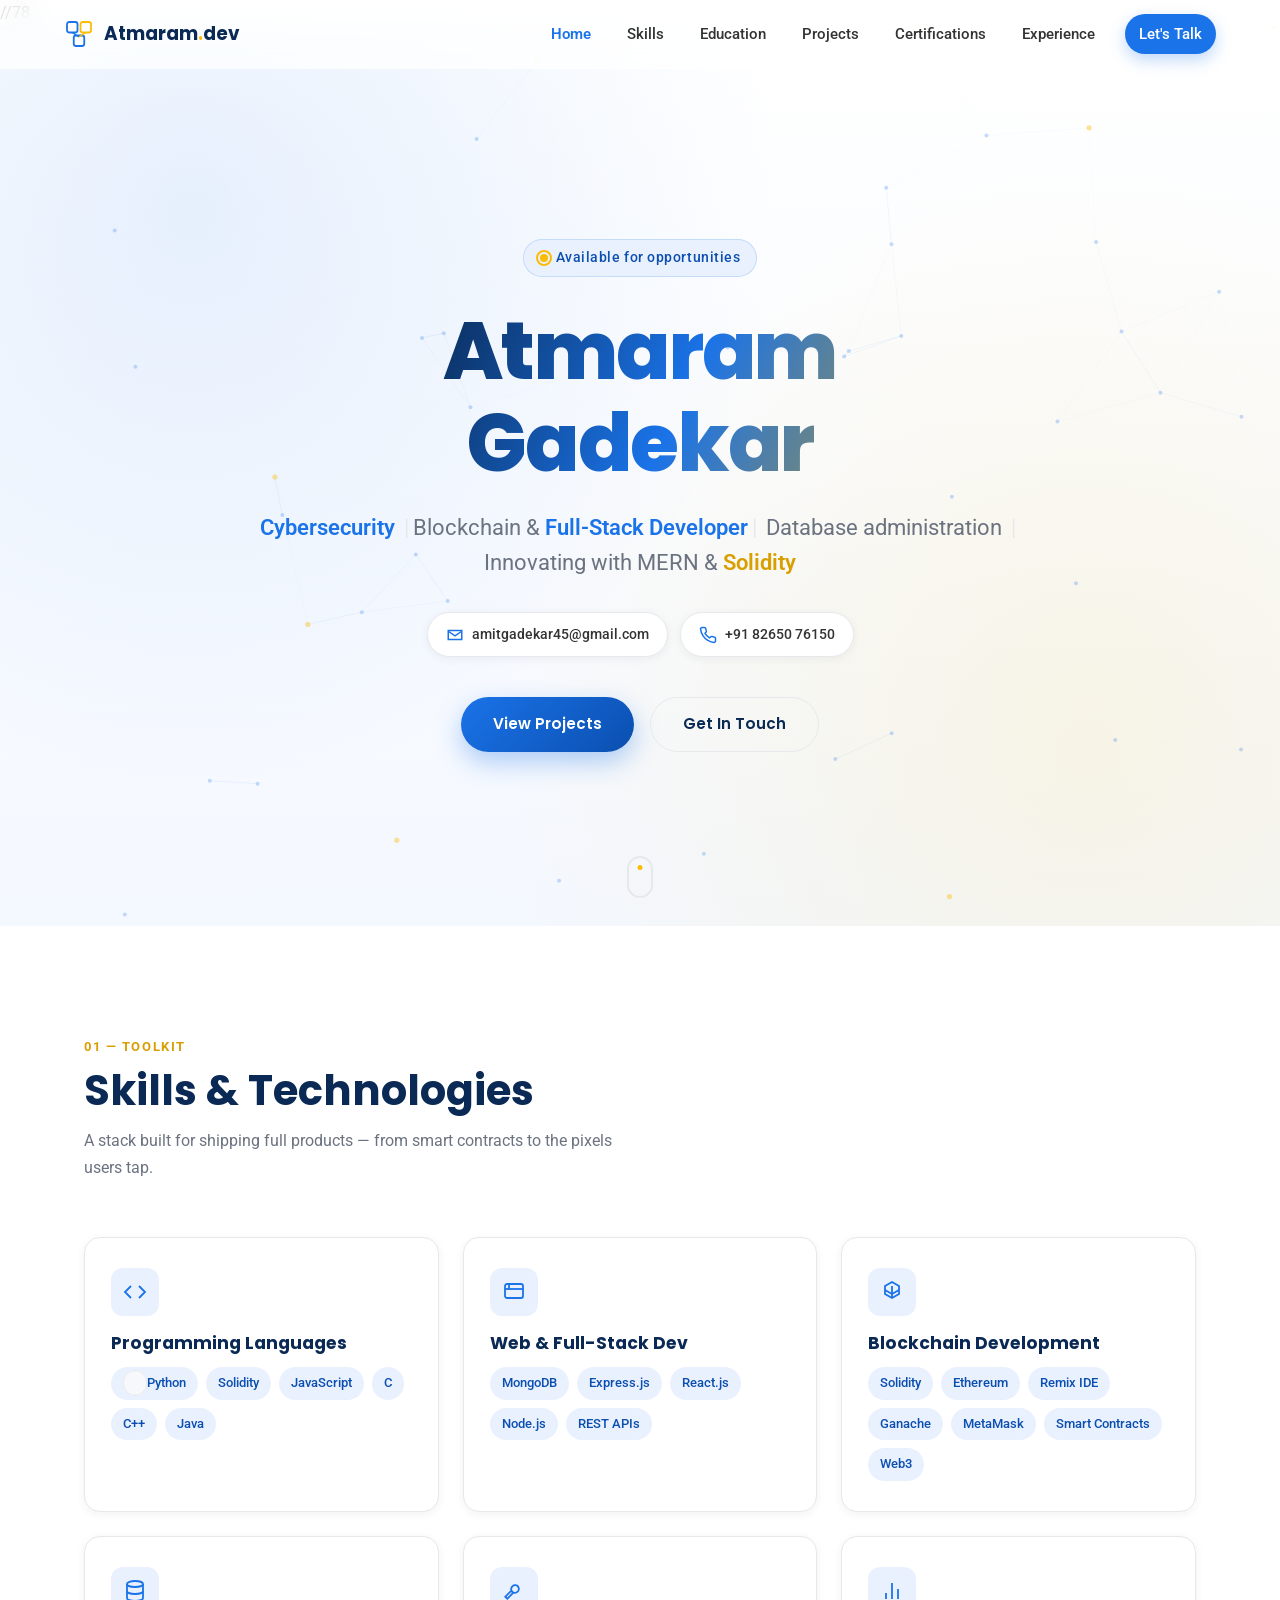
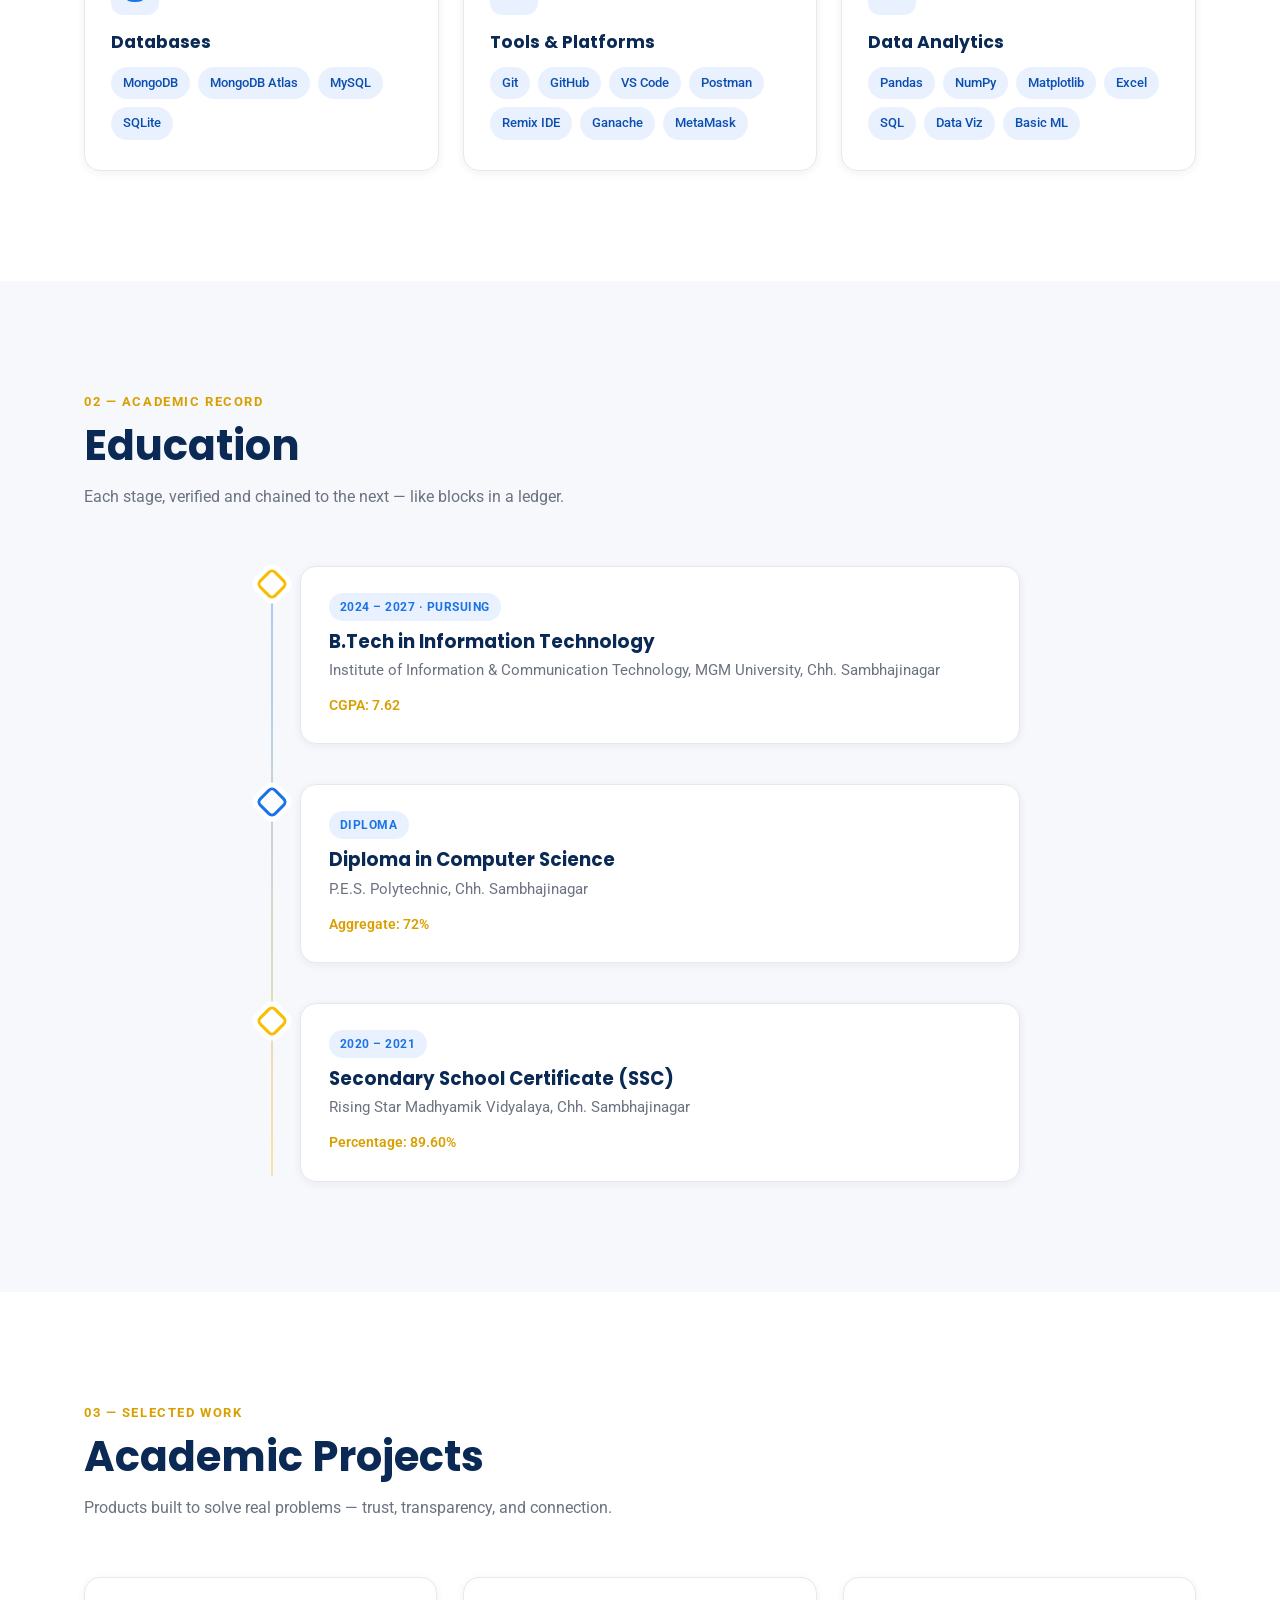
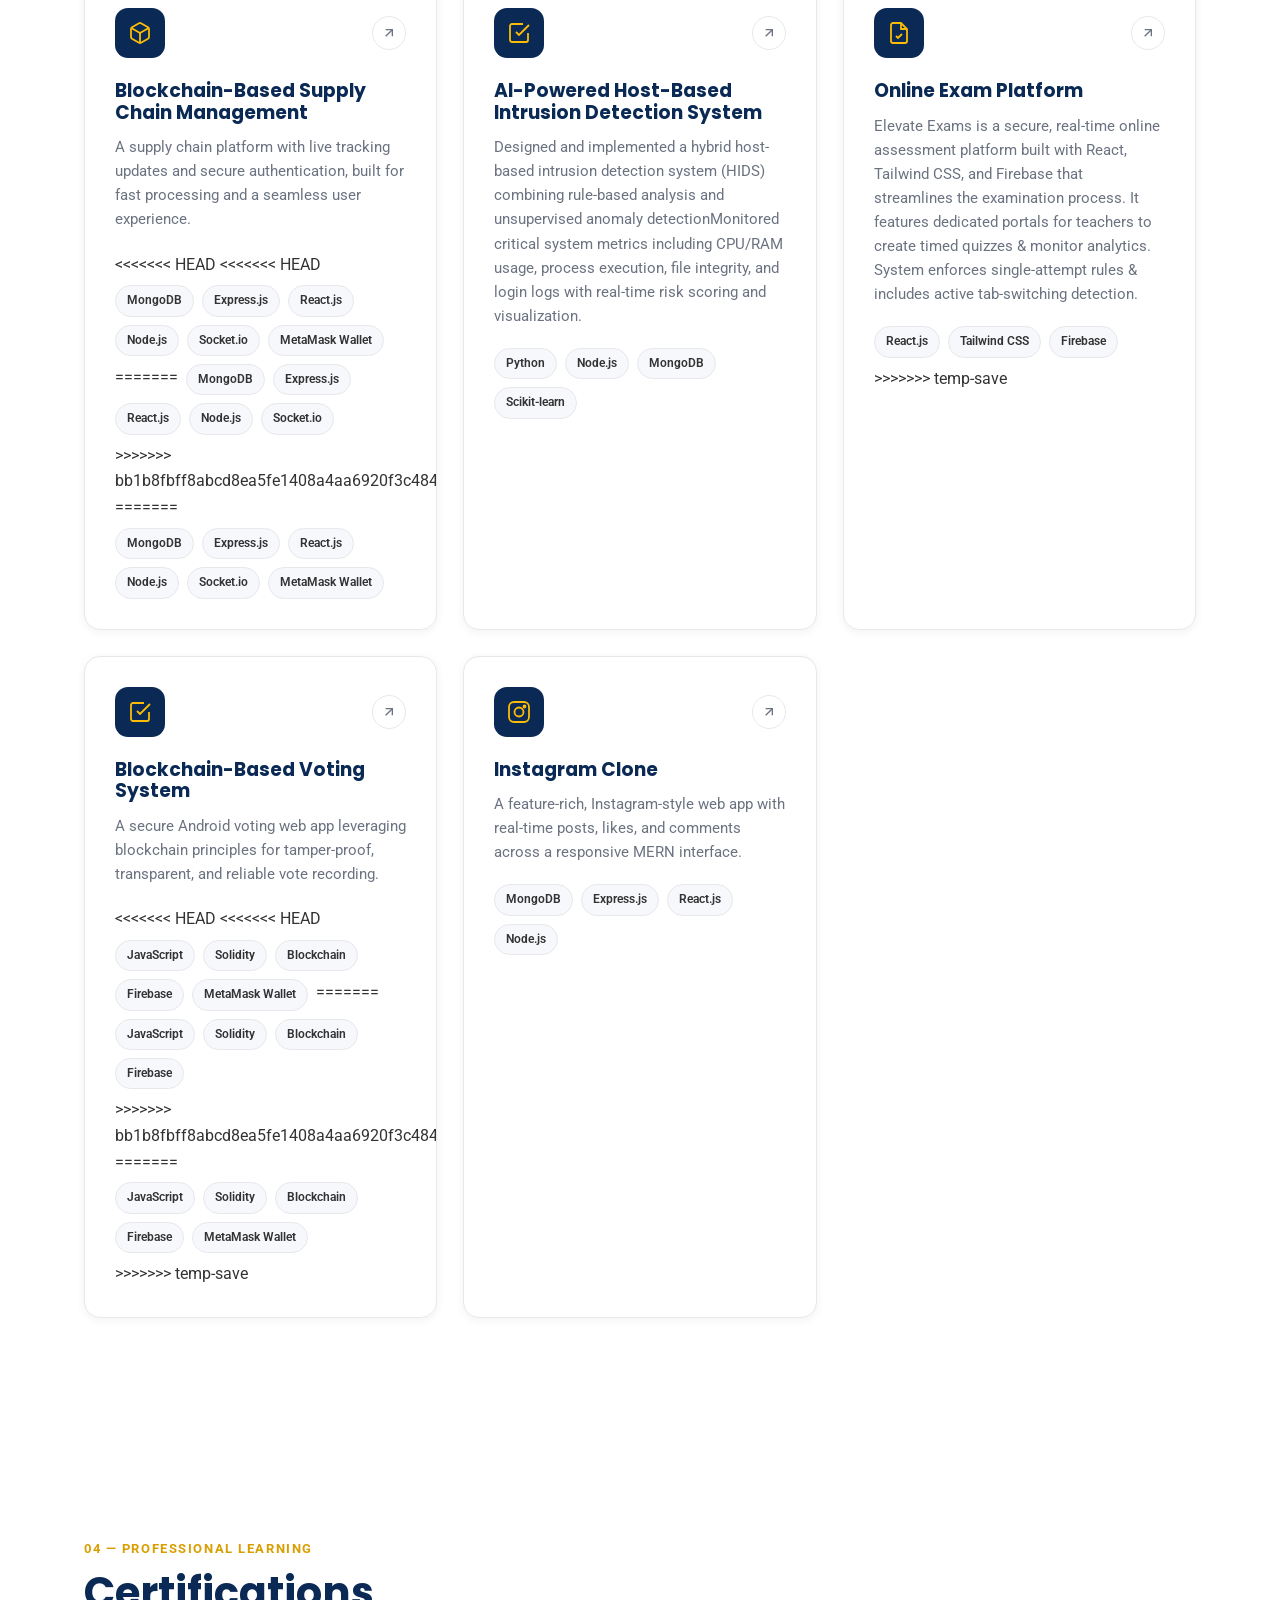
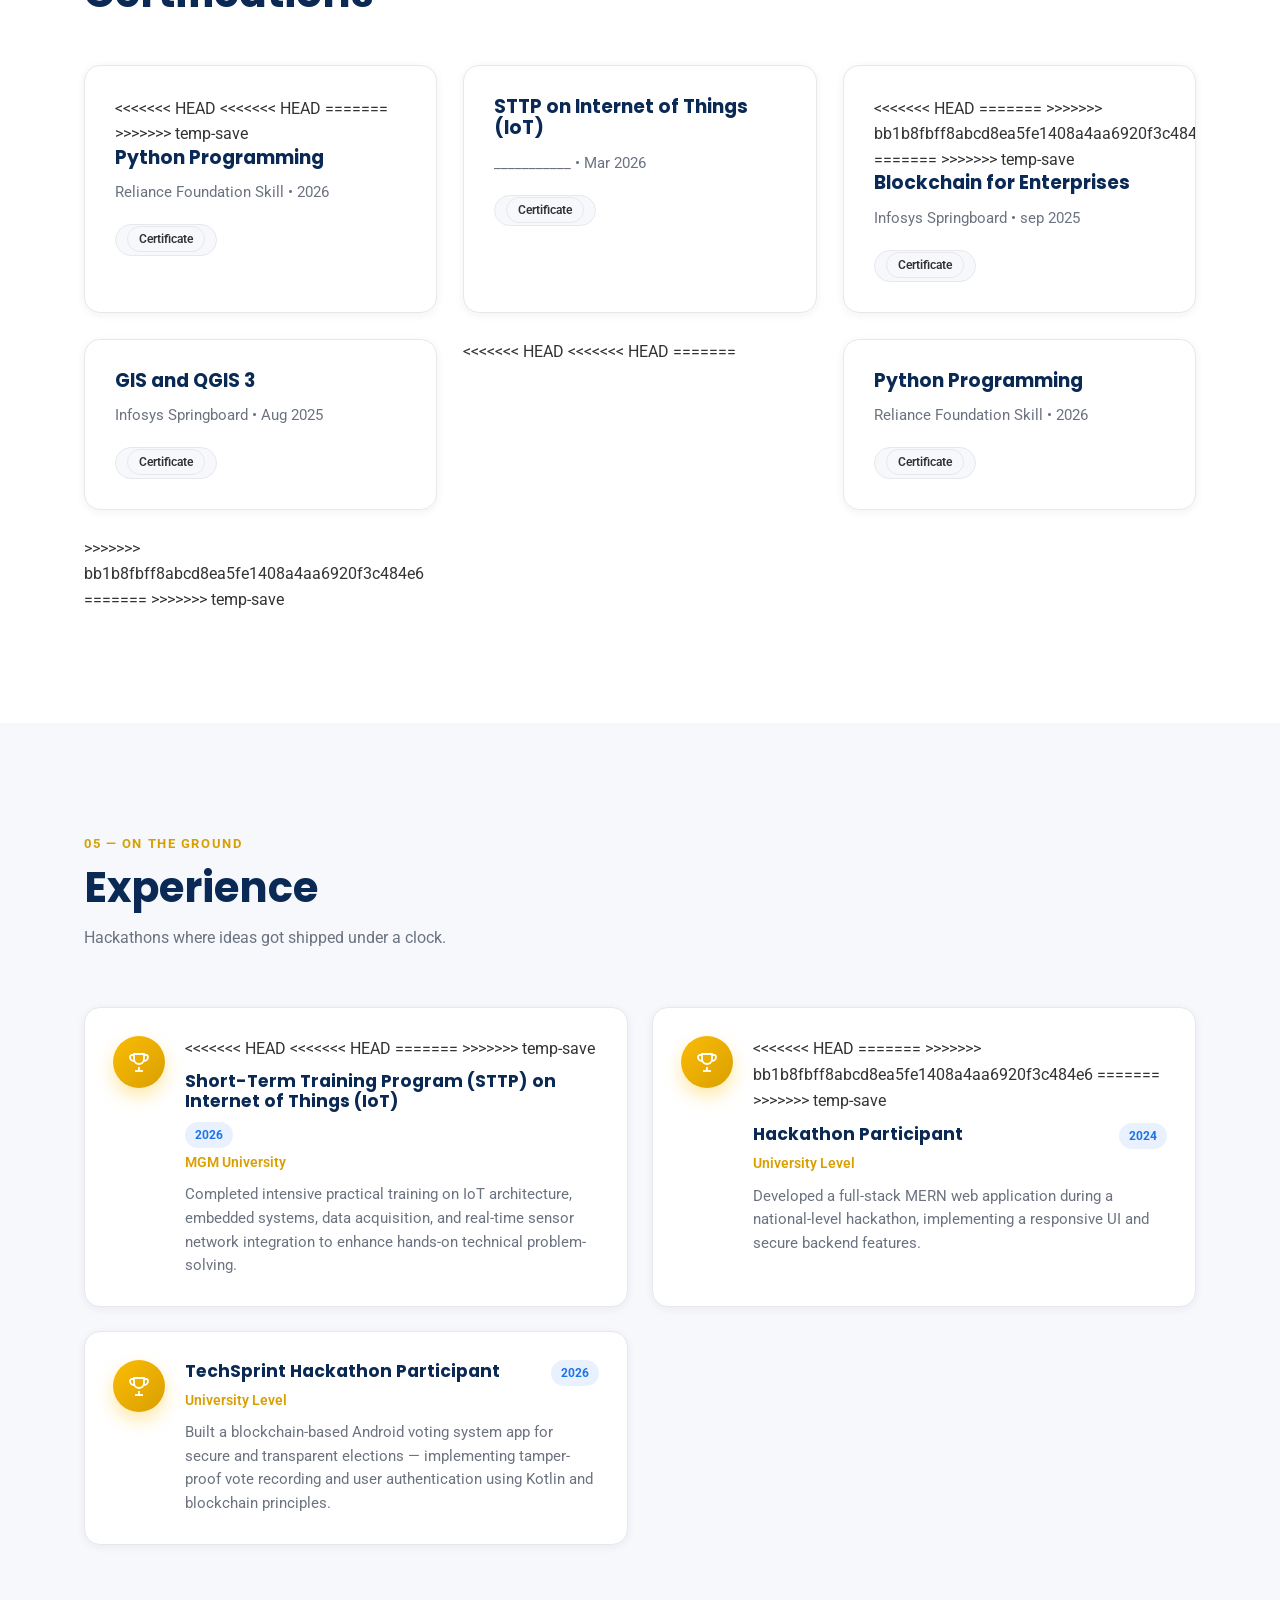
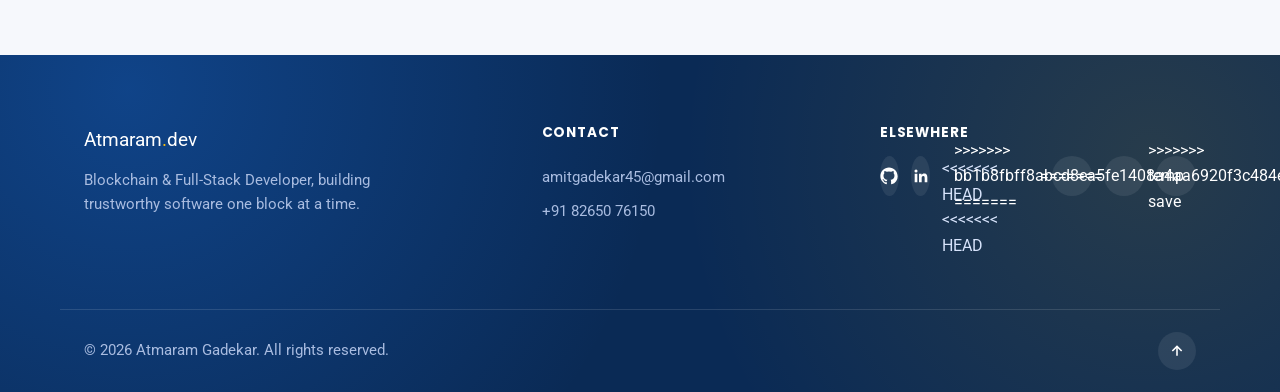
==== commit 6ef33016: "Resolved merge conflict in index.html" ====
--- a/index.html
+++ b/index.html
@@ -65,7 +65,7 @@
 
     <div class="hero-actions">
       <a href="#projects" class="btn btn-primary">View Projects</a>
-      <a href="form\index.html" class="btn btn-outline">Get In Touch</a>
+      <a href="form/indexx.html" class="btn btn-outline">Get In Touch</a>
     </div>
   </div>
   <a href="#skills" class="scroll-cue" aria-label="Scroll to skills"><span></span></a>
@@ -165,10 +165,10 @@
       <div class="tl-item">
         <div class="tl-node"></div>
         <div class="tl-card">
-          <span class="tl-year">2022 – 2023</span>
-          <h3>Higher Secondary Certificate (HSC)</h3>
-          <p class="tl-org">Gajanan Junior College, Hasnabad, Jalna</p>
-          <span class="tl-score">Percentage: 83%</span>
+          <span class="tl-year">Diploma</span>
+          <h3>Diploma in Computer Science</h3>
+          <p class="tl-org">P.E.S. Polytechnic, Chh. Sambhajinagar</p>
+          <span class="tl-score">Aggregate: 72%</span>
         </div>
       </div>
 
@@ -207,10 +207,13 @@
         <p>A supply chain platform with live tracking updates and secure authentication, built for fast processing and a seamless user experience.</p>
         <div class="chip-row">
 <<<<<<< HEAD
+<<<<<<< HEAD
           <span class="badge">MongoDB</span><span class="badge">Express.js</span><span class="badge">React.js</span><span class="badge">Node.js</span><span class="badge">Socket.io</span><span class="badge">MetaMask Wallet</span>
 =======
           <span class="badge">MongoDB</span><span class="badge">Express.js</span><span class="badge">React.js</span><span class="badge">Node.js</span><span class="badge">Socket.io</span>
 >>>>>>> bb1b8fbff8abcd8ea5fe1408a4aa6920f3c484e6
+=======
+          <span class="badge">MongoDB</span><span class="badge">Express.js</span><span class="badge">React.js</span><span class="badge">Node.js</span><span class="badge">Socket.io</span><span class="badge">MetaMask Wallet</span>
         </div>
       </article>
 
@@ -223,14 +226,54 @@
             <svg width="16" height="16" viewBox="0 0 24 24" fill="none" stroke="currentColor" stroke-width="2"><line x1="7" y1="17" x2="17" y2="7"/><polyline points="7 7 17 7 17 17"/></svg>
           </a>
         </div>
+        <h3>AI-Powered Host-Based Intrusion Detection System </h3>
+        <p>Designed and implemented a hybrid host-based intrusion detection system (HIDS) combining rule-based
+analysis and unsupervised anomaly detectionMonitored critical system metrics including CPU/RAM usage, process execution, file integrity, and login logs
+with real-time risk scoring and visualization.
+</p>
+        <div class="chip-row">
+          <span class="badge">Python</span><span class="badge">Node.js</span><span class="badge">MongoDB</span><span class="badge">Scikit-learn</span>
+        </div>
+      </article>
+
+      <article class="project-card">
+        <div class="project-top">
+          <div class="project-glyph">
+            <svg viewBox="0 0 24 24" fill="none" stroke="currentColor" stroke-width="1.8"><path d="M14 2H6a2 2 0 0 0-2 2v16a2 2 0 0 0 2 2h12a2 2 0 0 0 2-2V8z"/><polyline points="14 2 14 8 20 8"/><path d="M9 15l2 2 4-4"/></svg>
+          </div>
+          <a href="#" class="project-link" aria-label="Open Online Exam Platform link">
+            <svg width="16" height="16" viewBox="0 0 24 24" fill="none" stroke="currentColor" stroke-width="2"><line x1="7" y1="17" x2="17" y2="7"/><polyline points="7 7 17 7 17 17"/></svg>
+          </a>
+        </div>
+        <h3>Online Exam Platform</h3>
+        <p>Elevate Exams is a secure, real-time online assessment platform built with React, Tailwind CSS, and Firebase that streamlines the examination process. It features dedicated portals for teachers to create timed quizzes &amp; monitor analytics. System enforces single-attempt rules &amp; includes active tab-switching detection.</p>
+        <div class="chip-row">
+          <span class="badge">React.js</span><span class="badge">Tailwind CSS</span><span class="badge">Firebase</span>
+>>>>>>> temp-save
+        </div>
+      </article>
+
+      <article class="project-card">
+        <div class="project-top">
+          <div class="project-glyph">
+            <svg viewBox="0 0 24 24" fill="none" stroke="currentColor" stroke-width="1.8"><path d="M9 11l3 3L22 4"/><path d="M21 12v7a2 2 0 0 1-2 2H5a2 2 0 0 1-2-2V5a2 2 0 0 1 2-2h11"/></svg>
+          </div>
+          <a href="#" class="project-link" aria-label="Open hackathon demo video">
+            <svg width="16" height="16" viewBox="0 0 24 24" fill="none" stroke="currentColor" stroke-width="2"><line x1="7" y1="17" x2="17" y2="7"/><polyline points="7 7 17 7 17 17"/></svg>
+          </a>
+        </div>
         <h3>Blockchain-Based Voting System</h3>
         <p>A secure Android voting web app leveraging blockchain principles for tamper-proof, transparent, and reliable vote recording.</p>
         <div class="chip-row">
 <<<<<<< HEAD
+<<<<<<< HEAD
           <span class="badge">JavaScript</span><span class="badge">Solidity</span><span class="badge">Blockchain</span><span class="badge">Firebase</span><span class="badge">MetaMask Wallet</span>
 =======
           <span class="badge">JavaScript</span><span class="badge">Solidity</span><span class="badge">Blockchain</span><span class="badge">Firebase</span>
 >>>>>>> bb1b8fbff8abcd8ea5fe1408a4aa6920f3c484e6
+=======
+          <span class="badge">JavaScript</span><span class="badge">Solidity</span><span class="badge">Blockchain</span><span class="badge">Firebase</span><span class="badge">MetaMask Wallet</span>
+>>>>>>> temp-save
         </div>
       </article>
 
@@ -259,12 +302,14 @@
 <section class="section" id="certifications">
   <div class="section-inner">
     <p class="section-eyebrow">04 — Professional Learning</p>
-    <h2 class="section-title">Certifications</h2>
-    <p class="section-sub">Add, update, or replace certificates anytime as your profile grows.</p>
+    <h2 class="section-title" style="margin-bottom:48px;">Certifications</h2>
 
     <div class="projects-grid">
       <article class="project-card">
 <<<<<<< HEAD
+<<<<<<< HEAD
+=======
+>>>>>>> temp-save
         <h3>Python	Programming</h3>
         <p>Reliance Foundation Skill • 2026</p>
         <div class="chip-row">
@@ -283,8 +328,11 @@
         </div>
       </article>
       <article class="project-card">
-=======
->>>>>>> bb1b8fbff8abcd8ea5fe1408a4aa6920f3c484e6
+<<<<<<< HEAD
+=======
+>>>>>>> bb1b8fbff8abcd8ea5fe1408a4aa6920f3c484e6
+=======
+>>>>>>> temp-save
         <h3>Blockchain for Enterprises</h3>
         <p>Infosys Springboard • sep 2025</p>
         <div class="chip-row">
@@ -308,6 +356,7 @@
       </article>
 
 <<<<<<< HEAD
+<<<<<<< HEAD
       
 =======
       <article class="project-card">
@@ -320,6 +369,9 @@
         </div>
       </article>
 >>>>>>> bb1b8fbff8abcd8ea5fe1408a4aa6920f3c484e6
+=======
+      
+>>>>>>> temp-save
     </div>
   </div>
 </section>
@@ -328,7 +380,7 @@
 <!-- ============ EXPERIENCE ============ -->
 <section class="section section-alt" id="experience">
   <div class="section-inner">
-    <p class="section-eyebrow">04 — On the Ground</p>
+    <p class="section-eyebrow">05 — On the Ground</p>
     <h2 class="section-title">Experience</h2>
     <p class="section-sub">Hackathons where ideas got shipped under a clock.</p>
 
@@ -340,6 +392,9 @@
         <div class="exp-body">
           <div class="exp-head">
 <<<<<<< HEAD
+<<<<<<< HEAD
+=======
+>>>>>>> temp-save
             <h3>Short-Term	Training	Program	(STTP)	on	Internet	of	Things	(IoT)</h3>
             <span class="exp-year">2026</span>
           </div>
@@ -353,8 +408,11 @@
         </div>
         <div class="exp-body">
           <div class="exp-head">
-=======
->>>>>>> bb1b8fbff8abcd8ea5fe1408a4aa6920f3c484e6
+<<<<<<< HEAD
+=======
+>>>>>>> bb1b8fbff8abcd8ea5fe1408a4aa6920f3c484e6
+=======
+>>>>>>> temp-save
             <h3>Hackathon Participant</h3>
             <span class="exp-year">2024</span>
           </div>
@@ -404,10 +462,14 @@
           <svg width="18" height="18" viewBox="0 0 24 24" fill="currentColor"><path d="M20.45 20.45h-3.55v-5.57c0-1.33-.02-3.04-1.85-3.04-1.86 0-2.14 1.45-2.14 2.94v5.67H9.36V9h3.41v1.56h.05c.47-.9 1.63-1.85 3.36-1.85 3.6 0 4.27 2.37 4.27 5.45v6.29zM5.34 7.43a2.06 2.06 0 1 1 0-4.12 2.06 2.06 0 0 1 0 4.12zM7.12 20.45H3.56V9h3.56v11.45z"/></svg>
         </a>
 <<<<<<< HEAD
+<<<<<<< HEAD
         <a href="amitgadekar45@gmail.com" aria-label="Email" class="social-btn">
 =======
         <a href="mailto:name@domain.com" aria-label="Email" class="social-btn">
 >>>>>>> bb1b8fbff8abcd8ea5fe1408a4aa6920f3c484e6
+=======
+        <a href="mailto:amitgadekar45@gmail.com" aria-label="Email" class="social-btn">
+>>>>>>> temp-save
           <svg width="18" height="18" viewBox="0 0 24 24" fill="none" stroke="currentColor" stroke-width="2"><path d="M3 6h18v12H3z"/><path d="M3 7l9 6 9-6"/></svg>
         </a>
       </div>
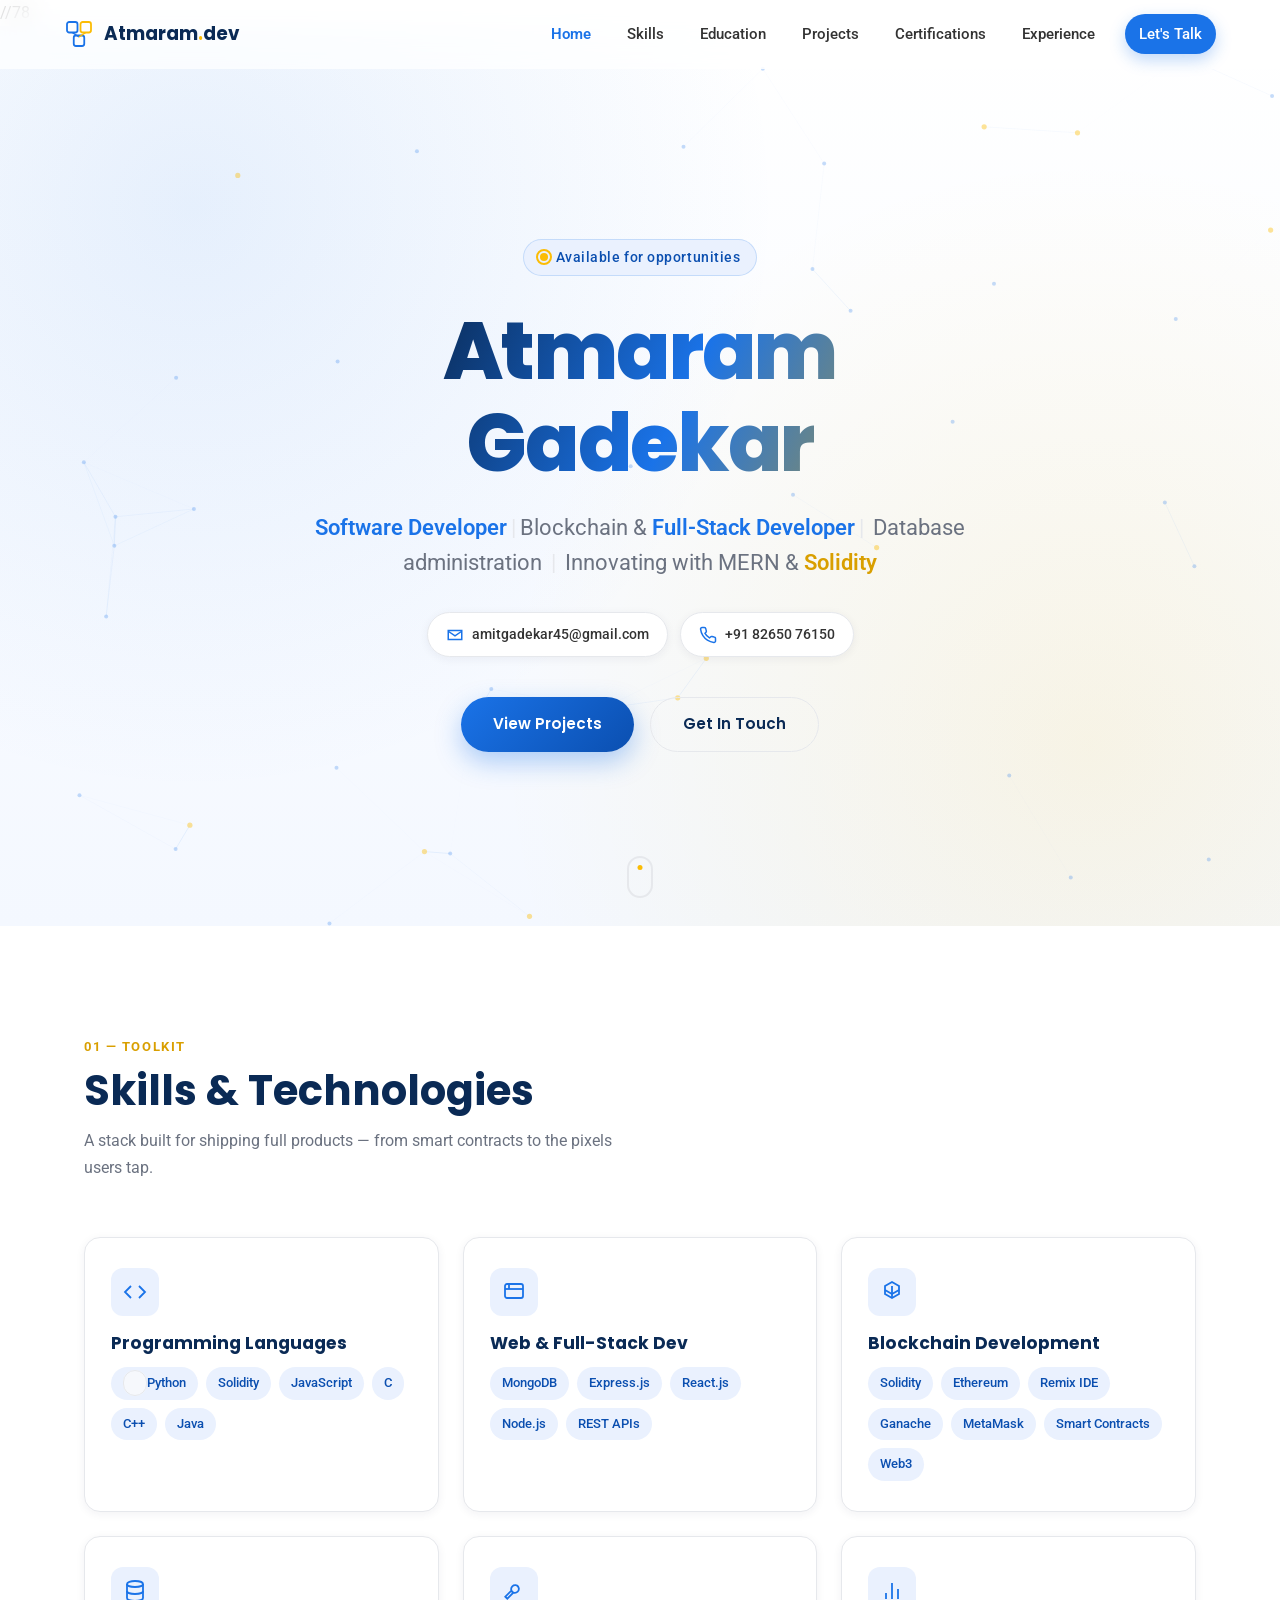
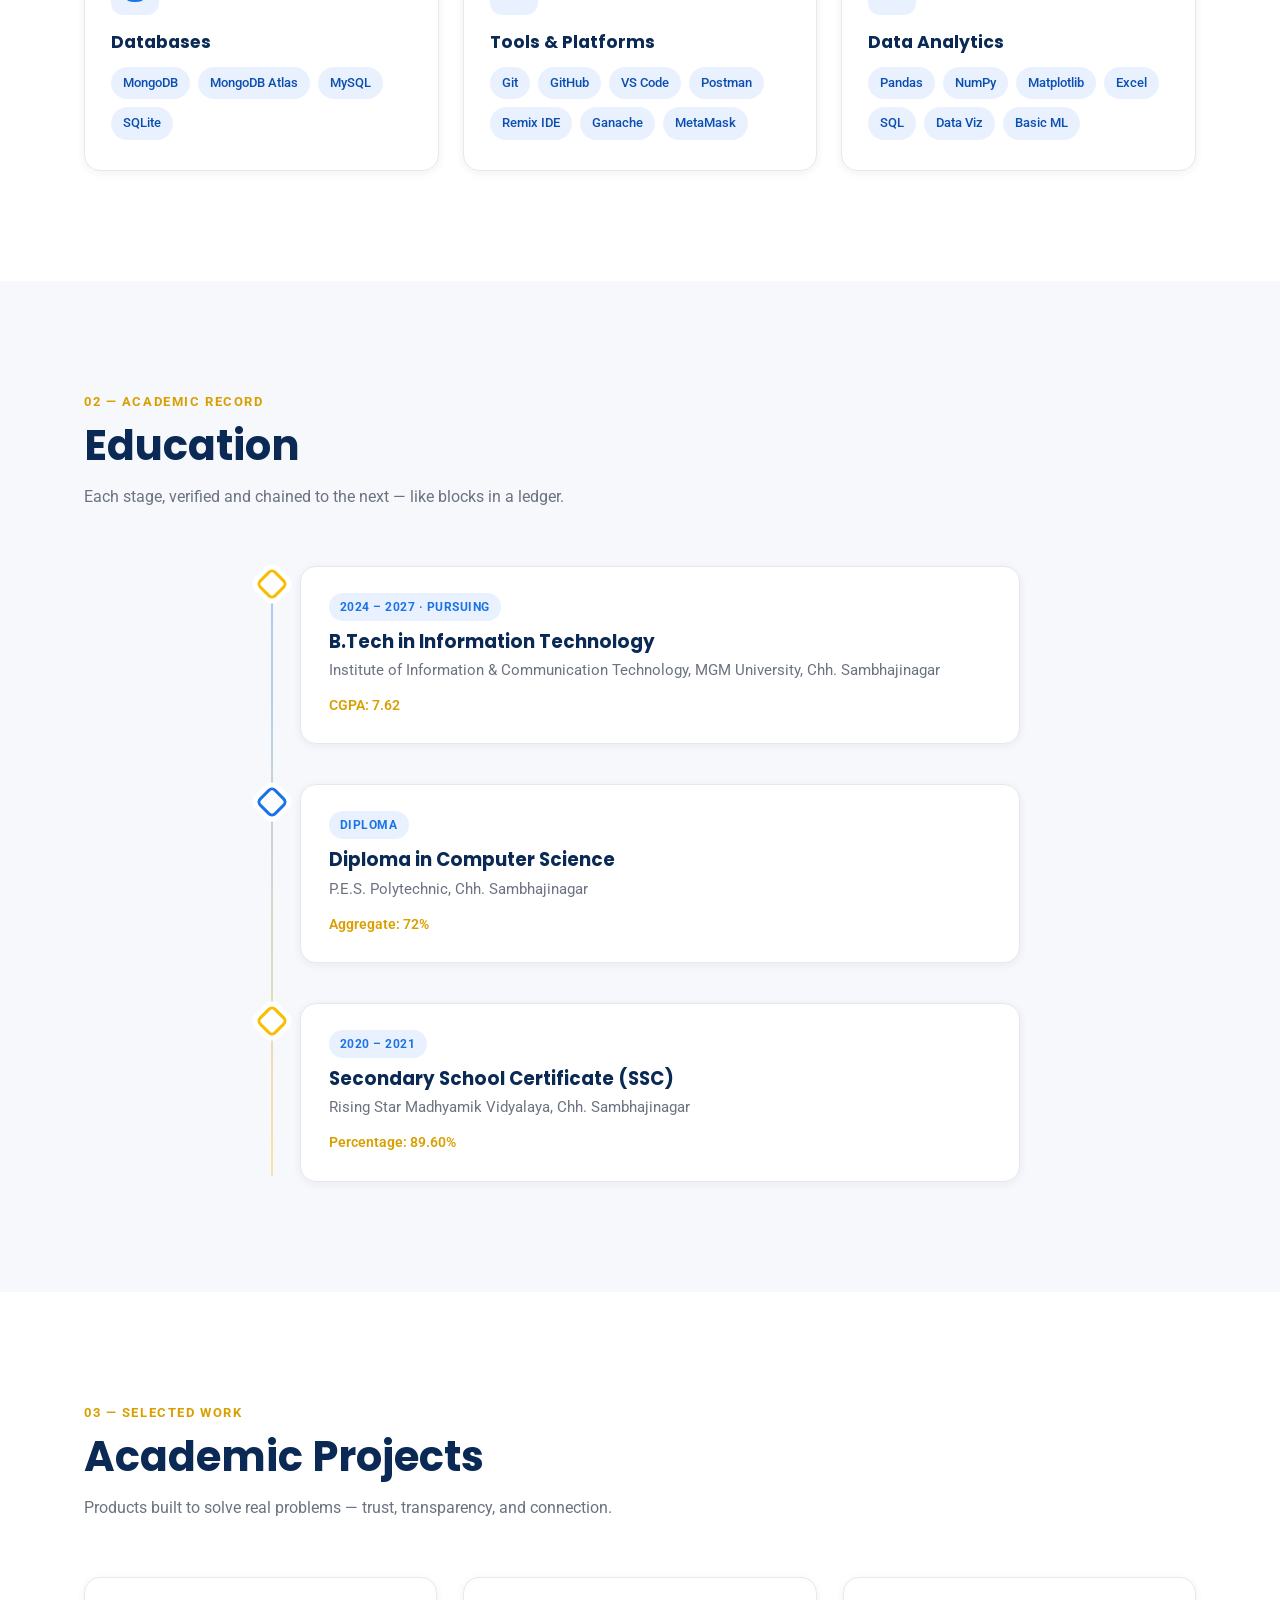
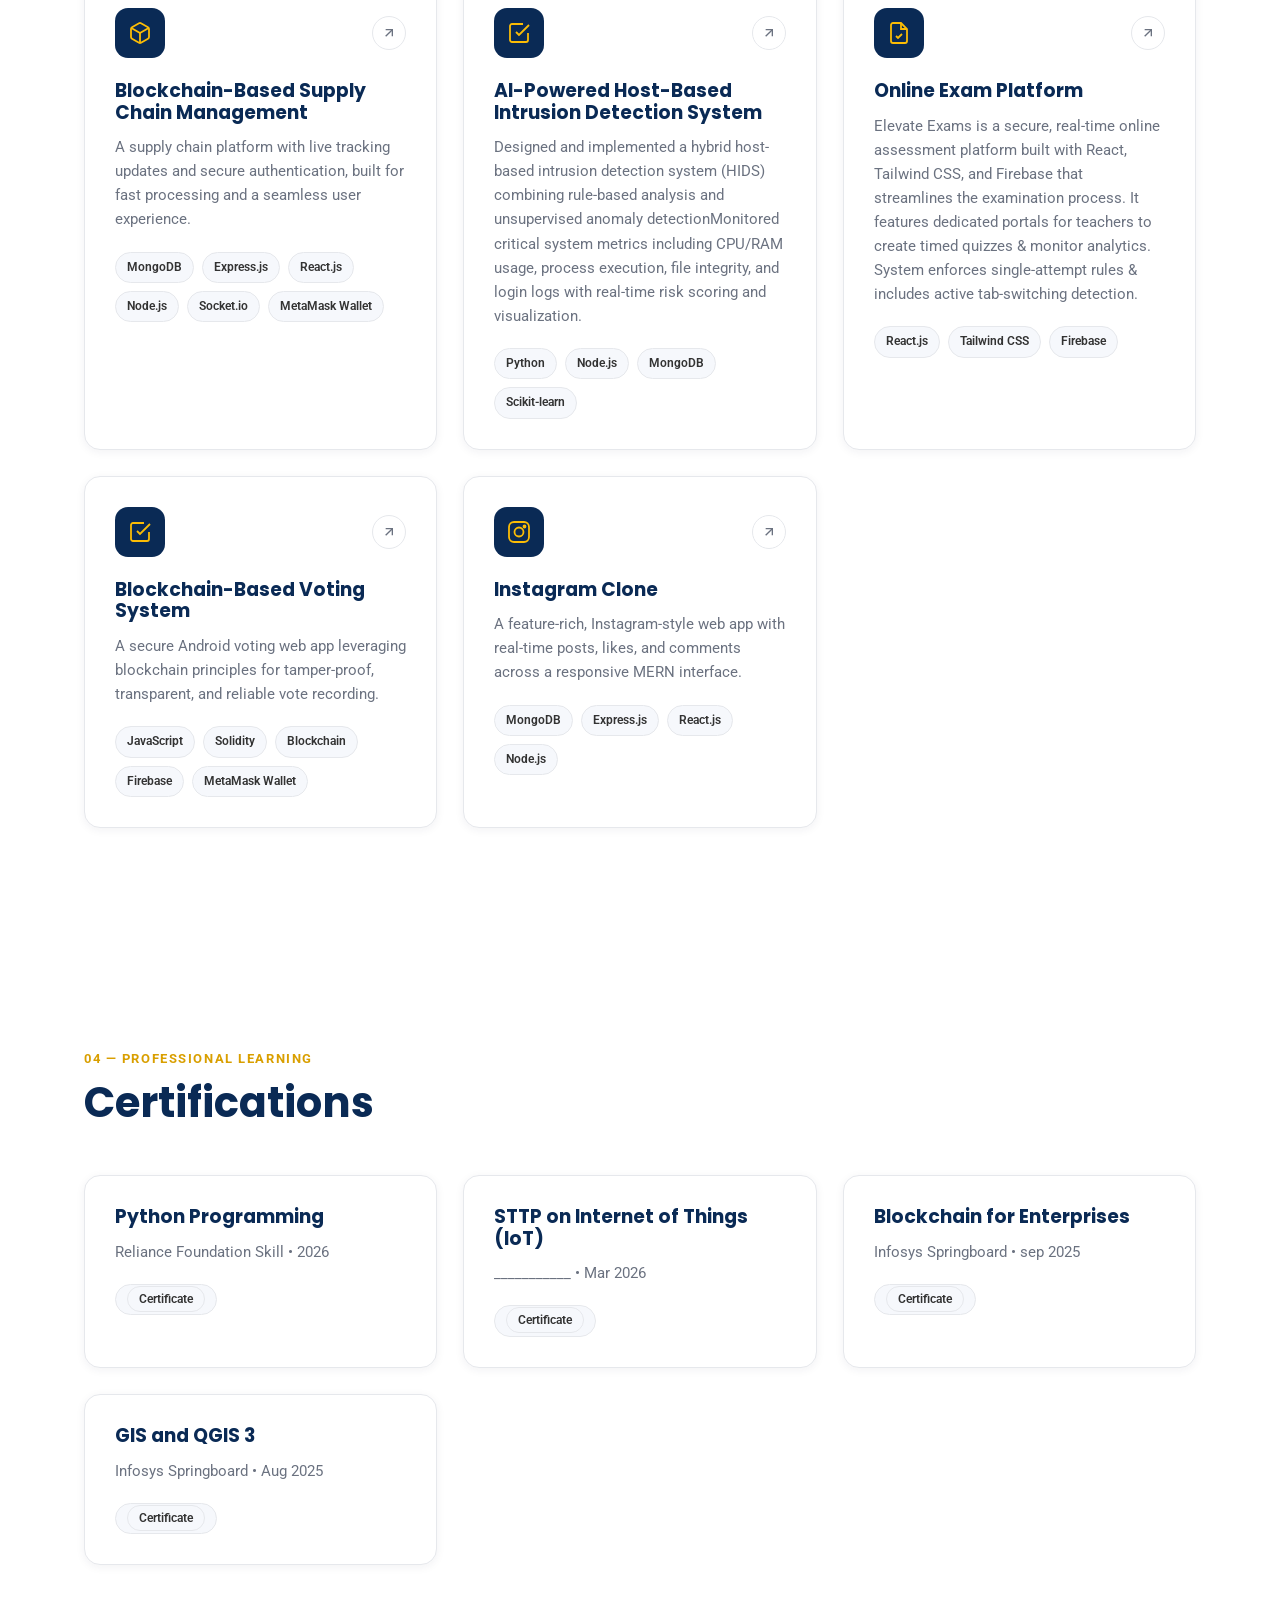
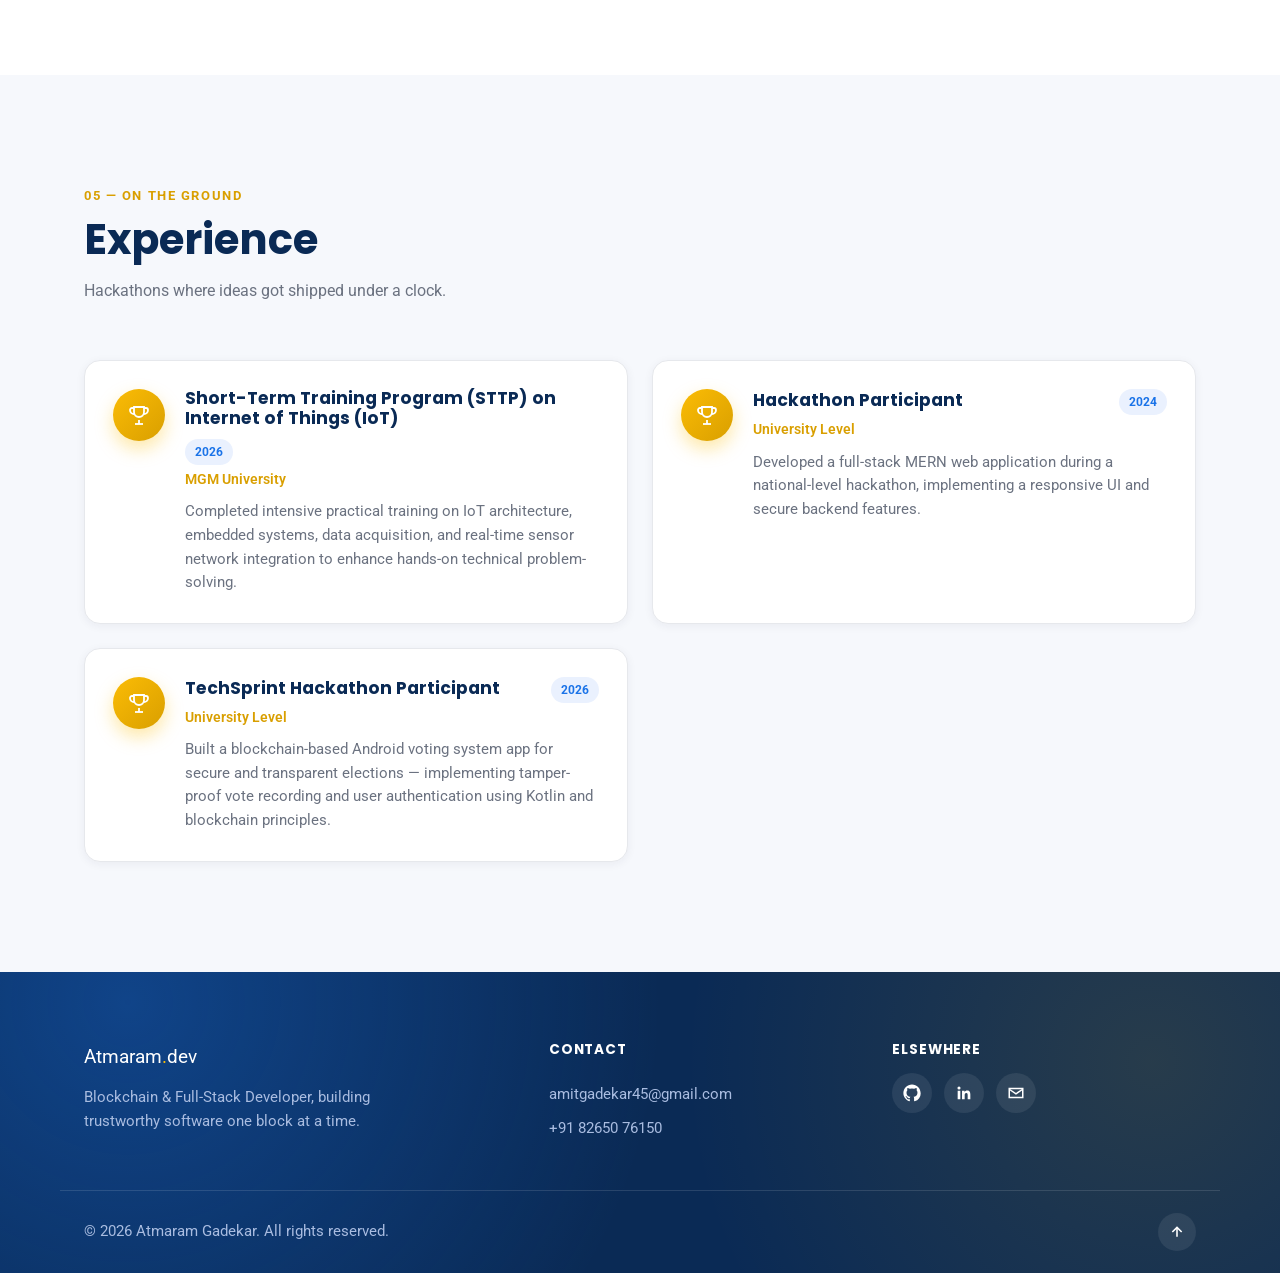
==== commit 6a2aebab: "Update: about the form page" ====
--- a/index.html
+++ b/index.html
@@ -50,7 +50,7 @@
   <div class="hero-inner">
     <p class="hero-eyebrow"><span class="pulse-dot"></span> Available for opportunities</p>
     <h1 class="hero-name">Atmaram<br>Gadekar</h1>
-    <p class="hero-tagline"><span class="hl">Cybersecurity </span><span class="tagline-sep">|</span>Blockchain &amp;<span class="hl"> Full-Stack Developer</span><span class="tagline-sep">|</span> Database administration <span class="tagline-sep">|</span> Innovating with MERN &amp; <span class="hl hl-gold">Solidity</span></p>
+    <p class="hero-tagline"><span class="hl">Software Developer</span><span class="tagline-sep">|</span>Blockchain &amp;<span class="hl"> Full-Stack Developer</span><span class="tagline-sep">|</span> Database administration <span class="tagline-sep">|</span> Innovating with MERN &amp; <span class="hl hl-gold">Solidity</span></p>
 
     <div class="hero-contact">
       <a href="mailto:amitgadekar45@gmail.com" class="contact-pill">
@@ -65,7 +65,7 @@
 
     <div class="hero-actions">
       <a href="#projects" class="btn btn-primary">View Projects</a>
-      <a href="form/indexx.html" class="btn btn-outline">Get In Touch</a>
+      <a href="form/index.html" class="btn btn-outline">Get In Touch</a>
     </div>
   </div>
   <a href="#skills" class="scroll-cue" aria-label="Scroll to skills"><span></span></a>
@@ -206,13 +206,6 @@
         <h3>Blockchain-Based Supply Chain Management</h3>
         <p>A supply chain platform with live tracking updates and secure authentication, built for fast processing and a seamless user experience.</p>
         <div class="chip-row">
-<<<<<<< HEAD
-<<<<<<< HEAD
-          <span class="badge">MongoDB</span><span class="badge">Express.js</span><span class="badge">React.js</span><span class="badge">Node.js</span><span class="badge">Socket.io</span><span class="badge">MetaMask Wallet</span>
-=======
-          <span class="badge">MongoDB</span><span class="badge">Express.js</span><span class="badge">React.js</span><span class="badge">Node.js</span><span class="badge">Socket.io</span>
->>>>>>> bb1b8fbff8abcd8ea5fe1408a4aa6920f3c484e6
-=======
           <span class="badge">MongoDB</span><span class="badge">Express.js</span><span class="badge">React.js</span><span class="badge">Node.js</span><span class="badge">Socket.io</span><span class="badge">MetaMask Wallet</span>
         </div>
       </article>
@@ -249,7 +242,6 @@
         <p>Elevate Exams is a secure, real-time online assessment platform built with React, Tailwind CSS, and Firebase that streamlines the examination process. It features dedicated portals for teachers to create timed quizzes &amp; monitor analytics. System enforces single-attempt rules &amp; includes active tab-switching detection.</p>
         <div class="chip-row">
           <span class="badge">React.js</span><span class="badge">Tailwind CSS</span><span class="badge">Firebase</span>
->>>>>>> temp-save
         </div>
       </article>
 
@@ -265,15 +257,7 @@
         <h3>Blockchain-Based Voting System</h3>
         <p>A secure Android voting web app leveraging blockchain principles for tamper-proof, transparent, and reliable vote recording.</p>
         <div class="chip-row">
-<<<<<<< HEAD
-<<<<<<< HEAD
           <span class="badge">JavaScript</span><span class="badge">Solidity</span><span class="badge">Blockchain</span><span class="badge">Firebase</span><span class="badge">MetaMask Wallet</span>
-=======
-          <span class="badge">JavaScript</span><span class="badge">Solidity</span><span class="badge">Blockchain</span><span class="badge">Firebase</span>
->>>>>>> bb1b8fbff8abcd8ea5fe1408a4aa6920f3c484e6
-=======
-          <span class="badge">JavaScript</span><span class="badge">Solidity</span><span class="badge">Blockchain</span><span class="badge">Firebase</span><span class="badge">MetaMask Wallet</span>
->>>>>>> temp-save
         </div>
       </article>
 
@@ -306,10 +290,6 @@
 
     <div class="projects-grid">
       <article class="project-card">
-<<<<<<< HEAD
-<<<<<<< HEAD
-=======
->>>>>>> temp-save
         <h3>Python	Programming</h3>
         <p>Reliance Foundation Skill • 2026</p>
         <div class="chip-row">
@@ -328,11 +308,6 @@
         </div>
       </article>
       <article class="project-card">
-<<<<<<< HEAD
-=======
->>>>>>> bb1b8fbff8abcd8ea5fe1408a4aa6920f3c484e6
-=======
->>>>>>> temp-save
         <h3>Blockchain for Enterprises</h3>
         <p>Infosys Springboard • sep 2025</p>
         <div class="chip-row">
@@ -355,23 +330,7 @@
         </div>
       </article>
 
-<<<<<<< HEAD
-<<<<<<< HEAD
       
-=======
-      <article class="project-card">
-        <h3>Python	Programming</h3>
-        <p>Reliance Foundation Skill • 2026</p>
-        <div class="chip-row">
-          <span class="badge"><a href="python_certificate.pdf" target="_blank" class="badge badge-primary">
-  Certificate
-</a></span>
-        </div>
-      </article>
->>>>>>> bb1b8fbff8abcd8ea5fe1408a4aa6920f3c484e6
-=======
-      
->>>>>>> temp-save
     </div>
   </div>
 </section>
@@ -391,10 +350,6 @@
         </div>
         <div class="exp-body">
           <div class="exp-head">
-<<<<<<< HEAD
-<<<<<<< HEAD
-=======
->>>>>>> temp-save
             <h3>Short-Term	Training	Program	(STTP)	on	Internet	of	Things	(IoT)</h3>
             <span class="exp-year">2026</span>
           </div>
@@ -408,11 +363,6 @@
         </div>
         <div class="exp-body">
           <div class="exp-head">
-<<<<<<< HEAD
-=======
->>>>>>> bb1b8fbff8abcd8ea5fe1408a4aa6920f3c484e6
-=======
->>>>>>> temp-save
             <h3>Hackathon Participant</h3>
             <span class="exp-year">2024</span>
           </div>
@@ -461,15 +411,7 @@
         <a href="https://www.linkedin.com/in/atmaram-gadekar-6a9278387/" aria-label="LinkedIn" class="social-btn">
           <svg width="18" height="18" viewBox="0 0 24 24" fill="currentColor"><path d="M20.45 20.45h-3.55v-5.57c0-1.33-.02-3.04-1.85-3.04-1.86 0-2.14 1.45-2.14 2.94v5.67H9.36V9h3.41v1.56h.05c.47-.9 1.63-1.85 3.36-1.85 3.6 0 4.27 2.37 4.27 5.45v6.29zM5.34 7.43a2.06 2.06 0 1 1 0-4.12 2.06 2.06 0 0 1 0 4.12zM7.12 20.45H3.56V9h3.56v11.45z"/></svg>
         </a>
-<<<<<<< HEAD
-<<<<<<< HEAD
-        <a href="amitgadekar45@gmail.com" aria-label="Email" class="social-btn">
-=======
-        <a href="mailto:name@domain.com" aria-label="Email" class="social-btn">
->>>>>>> bb1b8fbff8abcd8ea5fe1408a4aa6920f3c484e6
-=======
         <a href="mailto:amitgadekar45@gmail.com" aria-label="Email" class="social-btn">
->>>>>>> temp-save
           <svg width="18" height="18" viewBox="0 0 24 24" fill="none" stroke="currentColor" stroke-width="2"><path d="M3 6h18v12H3z"/><path d="M3 7l9 6 9-6"/></svg>
         </a>
       </div>
